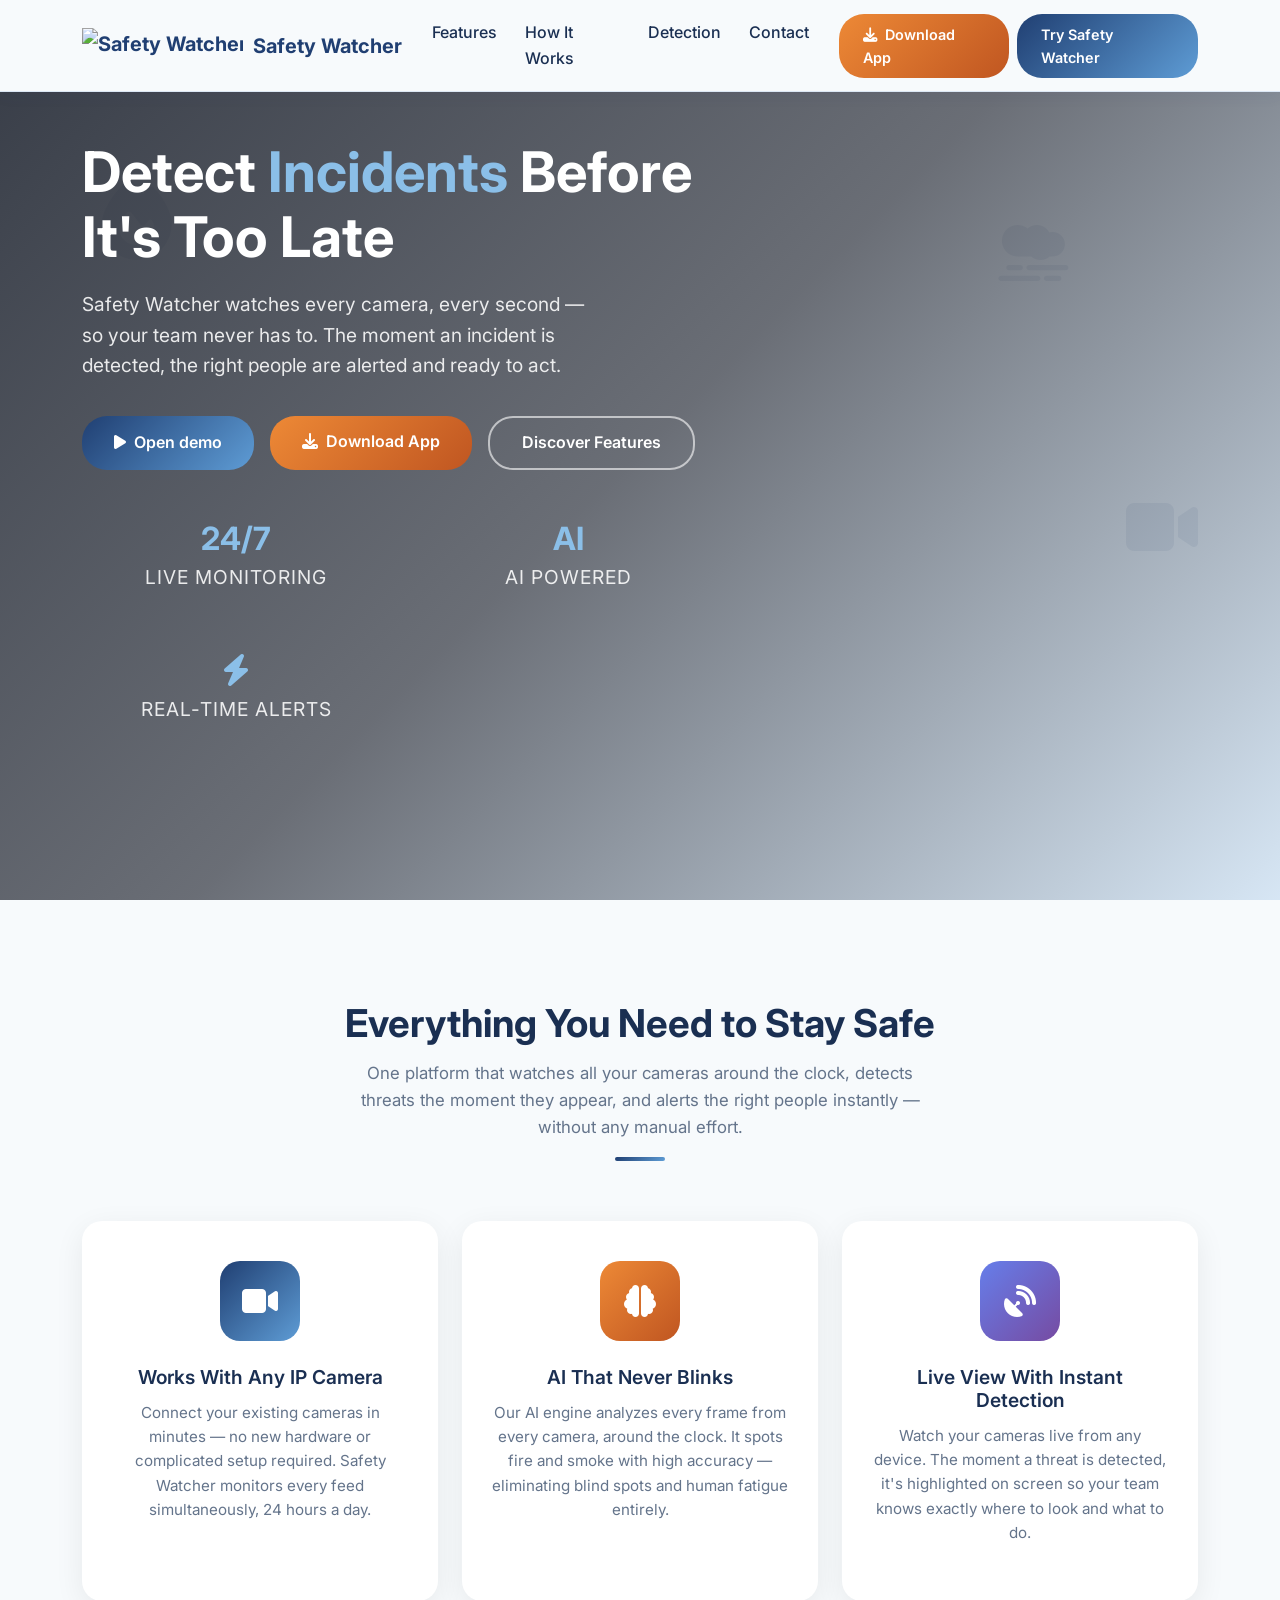
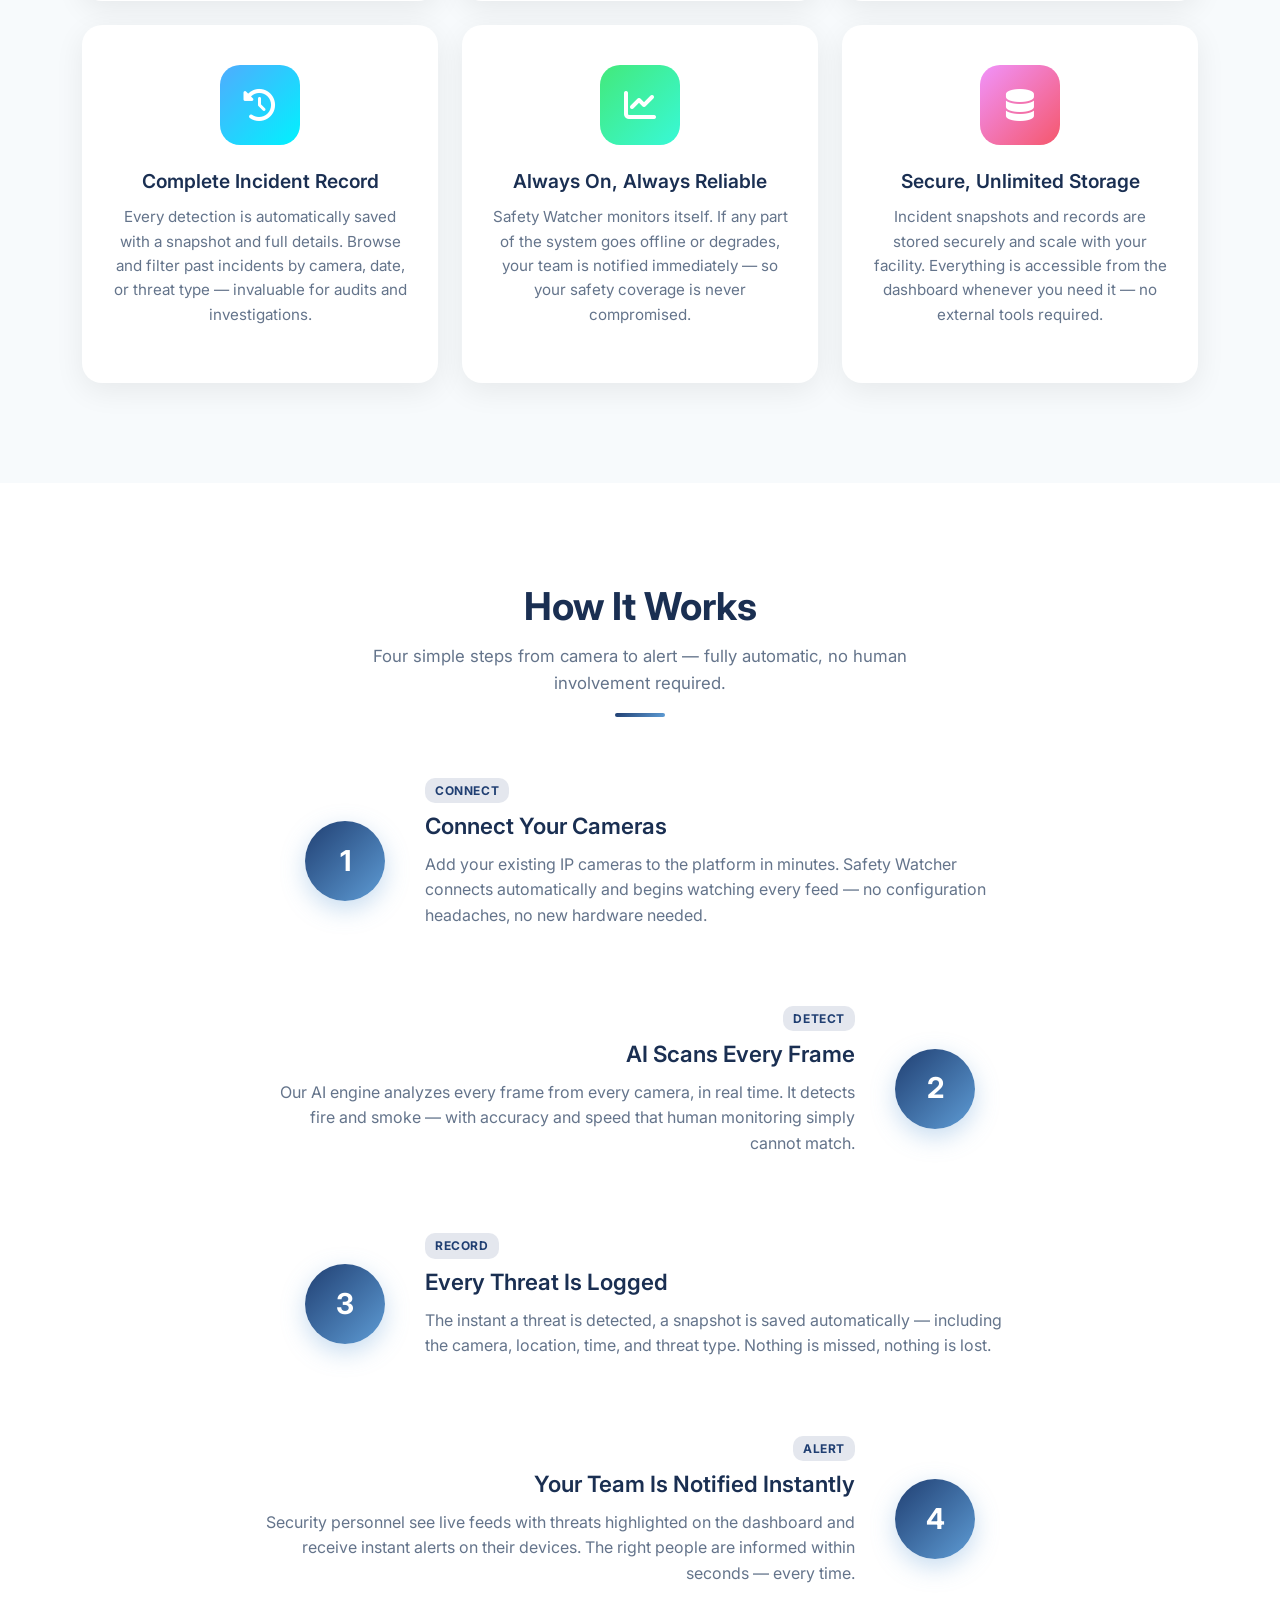
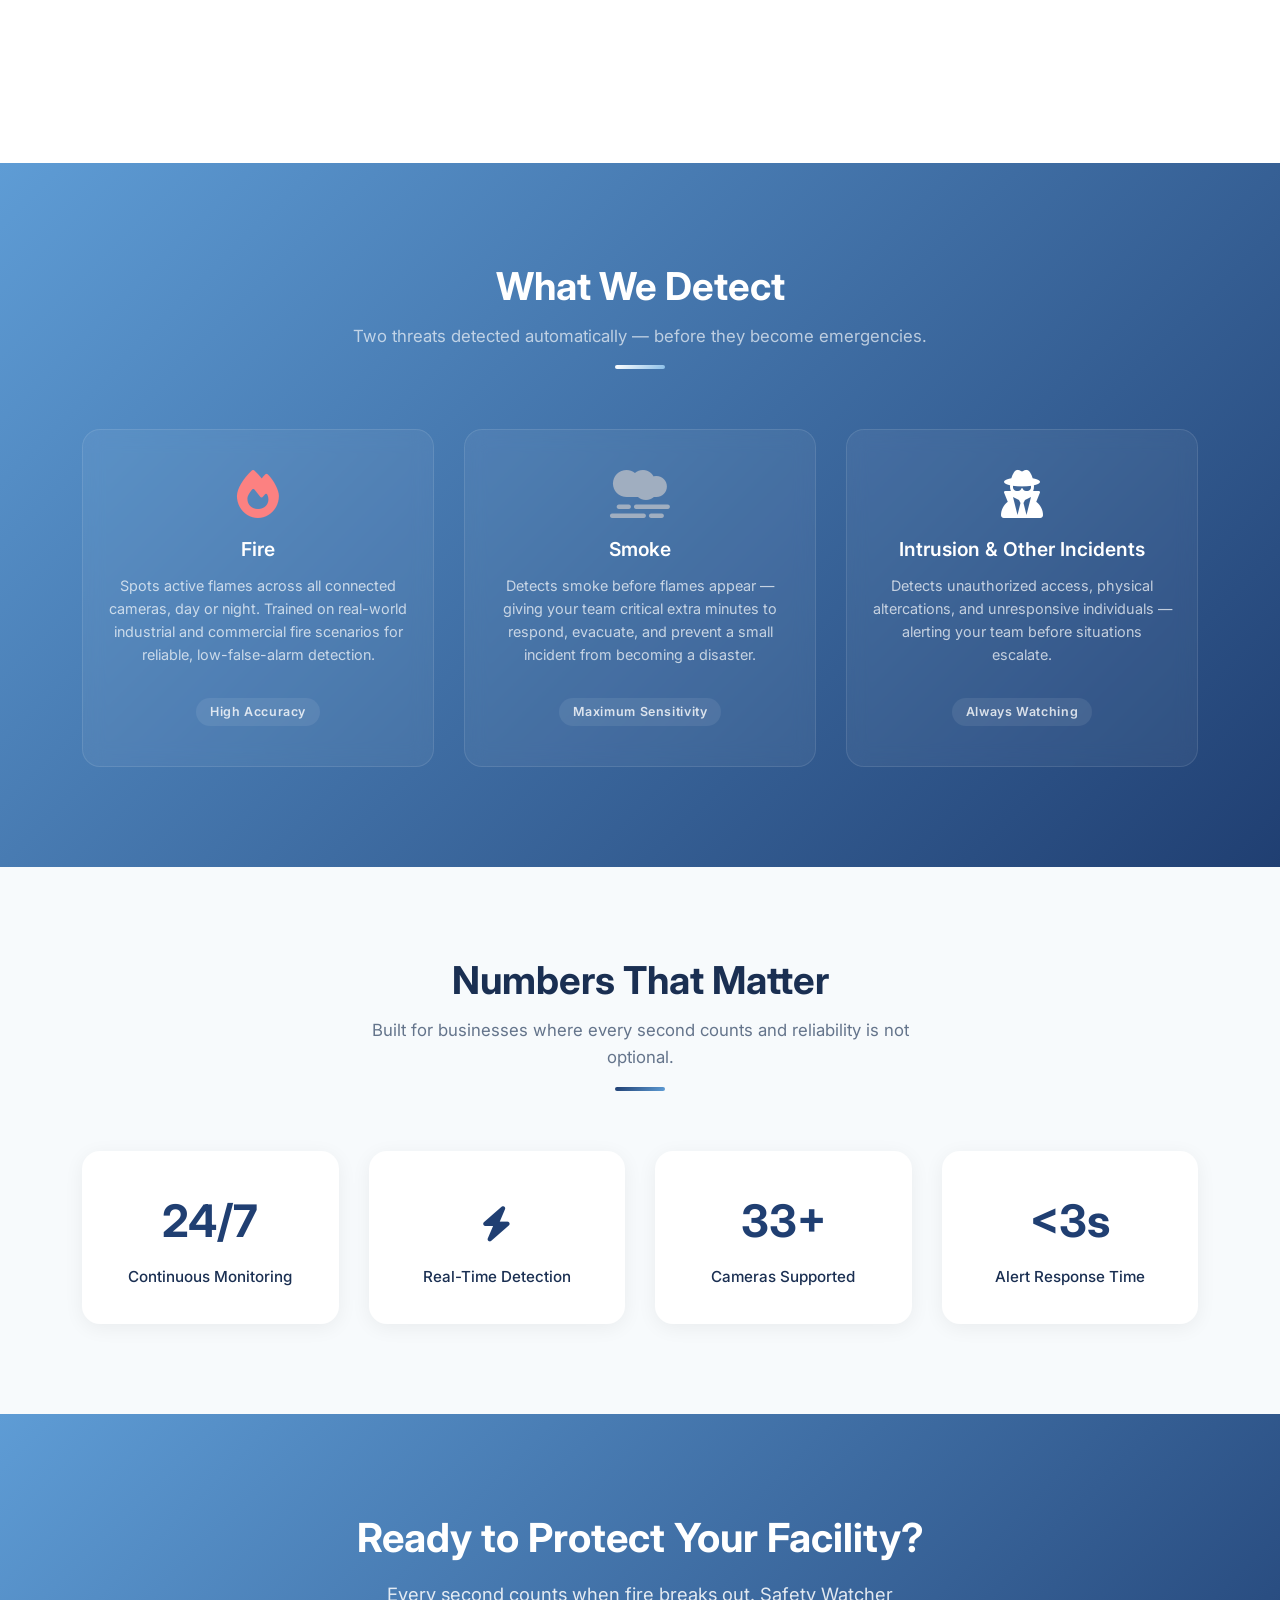
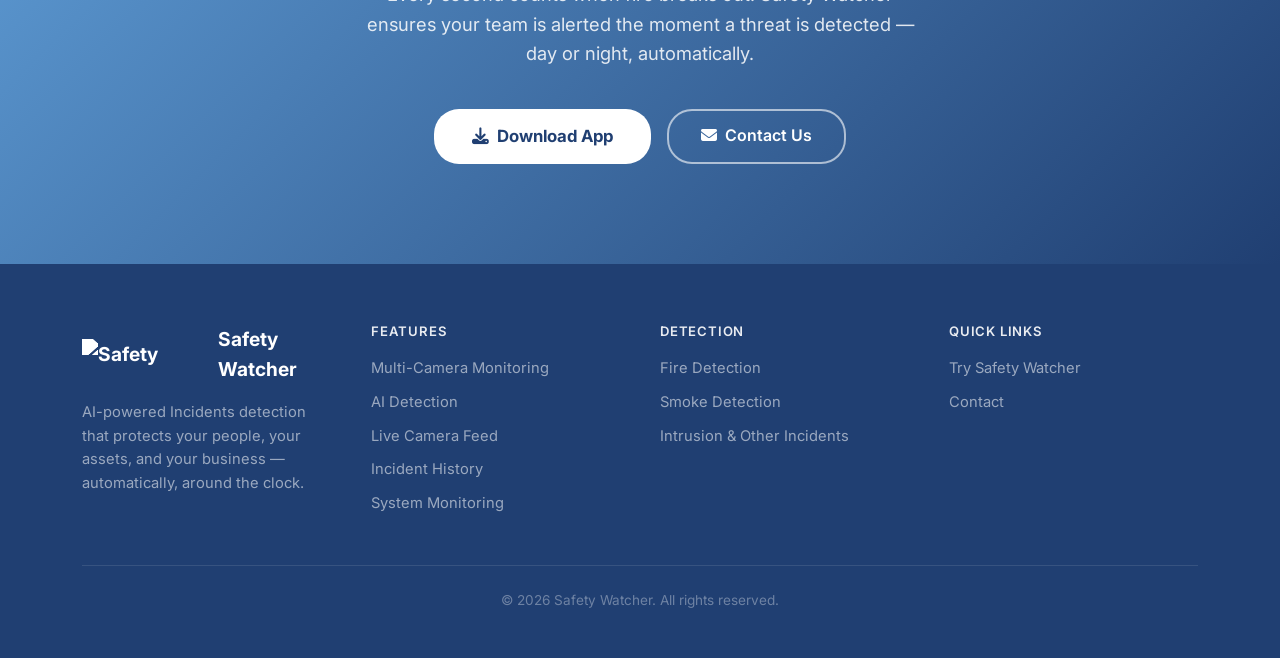
==== index.html @ 83d62aff "add direct APK download buttons to navigation, hero section, and CTA area" ====
<!DOCTYPE html>
<html lang="en">
<head>
    <meta charset="UTF-8">
    <meta name="viewport" content="width=device-width, initial-scale=1.0">
    <title>Safety Watcher - AI Fire & Smoke Detection</title>
    <link href="https://cdn.jsdelivr.net/npm/bootstrap@5.3.0/dist/css/bootstrap.min.css" rel="stylesheet">
    <link href="https://cdnjs.cloudflare.com/ajax/libs/font-awesome/6.4.0/css/all.min.css" rel="stylesheet">
    <link href="https://fonts.googleapis.com/css2?family=Inter:wght@300;400;500;600;700&display=swap" rel="stylesheet">
    <link rel="icon" type="image/png" href="favicon.ico">

    <style>
        :root {
            --primary:       #203f72;
            --primary-mid:   #3a6aad;
            --primary-dark:  #5e9cd5;
            --primary-light: #8bbfe8;
            --accent:        #ed8936;
            --accent-dark:   #c05621;
            --text:          #1a2f52;
            --muted:         #64748b;
            --light-gray:    #f7fafc;
            --section-blue:  #eef4fb;
            --card-bg:       #ffffff;
            --border:        #dce8f5;
        }

        * { margin: 0; padding: 0; box-sizing: border-box; }

        /* ── Custom Scrollbar ───────────────────────────────────── */
        ::-webkit-scrollbar { width: 8px; }
        ::-webkit-scrollbar-track { background: var(--light-gray); }
        ::-webkit-scrollbar-thumb { background: #366095; border-radius: 4px; }
        ::-webkit-scrollbar-thumb:hover { background: #3a6aad; }
        * { scrollbar-width: thin; scrollbar-color: #366095 var(--light-gray); }

        body {
            font-family: 'Inter', -apple-system, BlinkMacSystemFont, 'Segoe UI', Roboto, sans-serif;
            line-height: 1.6;
            color: var(--text);
            background: #fff;
            overflow-x: hidden;
        }

        /* ── Navbar — light #F7FAFC ─────────────────────────────── */
        .navbar {
            background: #f7fafc;
            box-shadow: 0 1px 0 var(--border), 0 4px 16px rgba(32,63,114,0.06);
            transition: all 0.3s ease;
            padding: 12px 0;
        }
        .navbar.scrolled {
            padding: 8px 0;
            background: #f7fafc;
            box-shadow: 0 1px 0 var(--border), 0 6px 24px rgba(32,63,114,0.10);
        }

        .navbar-brand {
            font-weight: 700;
            font-size: 1.25rem;
            color: var(--primary) !important;
            display: flex;
            align-items: center;
            gap: 10px;
            text-decoration: none;
        }
        .navbar-brand img.brand-logo {
            height: 36px;
            width: auto;
        }
        .navbar-brand:hover { opacity: 0.85; }

        .navbar-nav .nav-link {
            font-weight: 500;
            color: var(--text) !important;
            margin: 0 6px;
            position: relative;
            transition: color 0.2s ease;
        }
        .navbar-nav .nav-link:hover { color: var(--primary) !important; }
        .navbar-nav .nav-link.active { color: var(--primary) !important; }
        .navbar-nav .nav-link::after {
            content: '';
            position: absolute; bottom: -4px; left: 0;
            width: 0; height: 2px;
            background: var(--primary-dark);
            transition: width 0.3s ease;
        }
        .navbar-nav .nav-link:hover::after { width: 100%; }
        .navbar-nav .nav-link.active::after { width: 100%; }

        .navbar-toggler { border: none; }

        .btn-nav-primary {
            background: linear-gradient(135deg, var(--primary), var(--primary-dark));
            border: none; border-radius: 25px;
            padding: 9px 24px; font-weight: 600;
            color: white !important; text-decoration: none;
            font-size: 0.9rem;
            transition: all 0.3s ease;
            display: inline-block;
        }
        .btn-nav-primary:hover {
            transform: translateY(-2px);
            box-shadow: 0 8px 24px rgba(94,156,213,0.40);
        }

        /* ── Hero ───────────────────────────────────────────────── */
        .hero {
            min-height: 100vh;
            display: flex; align-items: center;
            position: relative; overflow: hidden;
        }
        .hero::before {
            content: '';
            position: absolute; inset: 0;
            background: url('hero.webp') center/cover no-repeat;
            z-index: 0;
        }
        .hero::after {
            content: '';
            position: absolute; inset: 0;
            background: linear-gradient(
                135deg,
                rgba(26,32,44,0.88) 0%,
                rgba(26,32,44,0.65) 50%,
                rgba(94,156,213,0.25) 100%
            );
            z-index: 1;
        }
        .hero-content { position: relative; z-index: 2; color: white; }

        .hero-badge {
            display: inline-flex; align-items: center; gap: 8px;
            background: rgba(32,63,114,0.15);
            border: 1px solid rgba(32,63,114,0.4);
            color: var(--primary-light);
            padding: 6px 16px; border-radius: 20px;
            font-size: 0.85rem; font-weight: 600;
            margin-bottom: 20px;
            text-transform: uppercase; letter-spacing: 0.05em;
        }
        .hero h1 {
            font-size: 3.5rem; font-weight: 700;
            margin-bottom: 20px; line-height: 1.15;
            color: white;
        }
        .hero h1 span { color: var(--primary-light); }
        .hero > .container p,
        .hero-content > p,
        .hero p {
            font-size: 1.2rem; margin-bottom: 35px;
            opacity: 0.88; max-width: 520px; color: white;
        }

        .hero-stats {
            display: grid;
            grid-template-columns: repeat(auto-fit, minmax(200px, 1fr));
            gap: 24px; margin-top: 50px;
        }
        .hero-stat { text-align: center; }
        .hero-stat h3 { font-size: 2rem; font-weight: 700; margin-bottom: 4px; color: var(--primary-light); }
        .hero-stat p { font-size: 0.78rem; opacity: 0.75; text-transform: uppercase; letter-spacing: 1px; color: white; }

        .floating-elements {
            position: absolute; width: 100%; height: 100%;
            overflow: hidden; z-index: 1; pointer-events: none;
        }
        .floating-icon {
            position: absolute;
            color: rgba(32,63,114,0.08);
            animation: float 7s ease-in-out infinite;
        }
        .floating-icon:nth-child(1) { top: 20%; left: 8%;  font-size: 5rem; animation-delay: 0s; }
        .floating-icon:nth-child(2) { top: 55%; left: 88%; font-size: 4rem; animation-delay: 2.5s; }
        .floating-icon:nth-child(3) { top: 25%; left: 78%; font-size: 3.5rem; animation-delay: 5s; }
        @keyframes float {
            0%, 100% { transform: translateY(0); }
            50%       { transform: translateY(-22px); }
        }

        /* ── Shared Section Styles ──────────────────────────────── */
        .section-title { text-align: center; margin-bottom: 60px; }
        .section-title h2 {
            font-size: 2.4rem; font-weight: 700;
            color: var(--dark); margin-bottom: 14px;
        }
        .section-title p {
            font-size: 1.05rem; color: var(--muted);
            max-width: 600px; margin: 0 auto;
        }
        .section-title .title-line {
            width: 50px; height: 4px;
            background: linear-gradient(135deg, var(--primary), var(--primary-dark));
            border-radius: 2px; margin: 16px auto 0;
        }

        /* ── Features ───────────────────────────────────────────── */
        .features { padding: 100px 0; background: var(--light-gray); }

        .feature-card {
            background: white; border-radius: 20px;
            padding: 40px 30px; text-align: center;
            box-shadow: 0 8px 30px rgba(0,0,0,0.07);
            transition: all 0.3s ease; height: 100%;
        }
        .feature-card:hover {
            transform: translateY(-10px);
            box-shadow: 0 20px 60px rgba(0,0,0,0.12);
        }
        .feature-icon {
            width: 80px; height: 80px; border-radius: 20px;
            display: flex; align-items: center; justify-content: center;
            font-size: 2rem; color: white;
            margin: 0 auto 25px;
        }
        .feature-icon.camera     { background: linear-gradient(135deg, #203f72, #5e9cd5); }
        .feature-icon.ai         { background: linear-gradient(135deg, #ed8936, #c05621); }
        .feature-icon.realtime   { background: linear-gradient(135deg, #667eea, #764ba2); }
        .feature-icon.history    { background: linear-gradient(135deg, #4facfe, #00f2fe); }
        .feature-icon.monitoring { background: linear-gradient(135deg, #43e97b, #38f9d7); }
        .feature-icon.storage    { background: linear-gradient(135deg, #f093fb, #f5576c); }

        .feature-card h4 { font-size: 1.2rem; font-weight: 600; margin-bottom: 12px; color: var(--dark); }
        .feature-card p  { color: var(--muted); line-height: 1.6; font-size: 0.95rem; }

        /* ── How It Works ───────────────────────────────────────── */
        .how-it-works { padding: 100px 0; background: white; }

        .process-step {
            display: flex; align-items: center;
            margin-bottom: 60px; position: relative;
        }
        .process-step:nth-child(even) { flex-direction: row-reverse; }
        .process-step:nth-child(even) .step-content { text-align: right; }

        .step-number {
            width: 80px; height: 80px; border-radius: 50%;
            background: linear-gradient(135deg, var(--primary), var(--primary-dark));
            color: white; display: flex; align-items: center; justify-content: center;
            font-size: 1.8rem; font-weight: 700;
            margin: 0 40px; flex-shrink: 0; position: relative; z-index: 2;
            box-shadow: 0 8px 25px rgba(94,156,213,0.35);
        }
        .step-content { flex: 1; }
        .step-content h4 { font-size: 1.4rem; font-weight: 600; margin-bottom: 12px; color: var(--dark); }
        .step-content p  { color: var(--muted); line-height: 1.6; }
        .step-content .step-tag {
            display: inline-block;
            background: rgba(32,63,114,0.12);
            color: var(--primary);
            font-size: 0.75rem; font-weight: 700;
            padding: 3px 10px; border-radius: 10px;
            text-transform: uppercase; letter-spacing: 0.05em;
            margin-bottom: 10px;
        }
        .process-connector { display: none; }

        /* ── Detection Capabilities ─────────────────────────────── */
        .detections {
            padding: 100px 0;
            background: linear-gradient(135deg, var(--primary-dark) 0%, var(--primary) 100%);
            color: white; position: relative; overflow: hidden;
        }
        .det-content { position: relative; z-index: 2; }

        .detections .section-title h2 { color: white; }
        .detections .section-title p  { color: rgba(255,255,255,0.65); }
        .detections .section-title .title-line {
            background: linear-gradient(135deg, white, var(--primary-light));
        }
        .cta .title-line {
            background: linear-gradient(135deg, white, var(--primary-light));
        }

        .det-grid {
            display: grid;
            grid-template-columns: repeat(auto-fit, minmax(240px, 1fr));
            gap: 30px; margin-top: 50px;
        }
        .det-item {
            text-align: center; padding: 40px 25px;
            background: rgba(255,255,255,0.05);
            border-radius: 18px;
            border: 1px solid rgba(255,255,255,0.1);
            backdrop-filter: blur(10px);
            transition: all 0.3s ease;
        }
        .det-item:hover {
            background: rgba(32,63,114,0.12);
            border-color: rgba(32,63,114,0.3);
            transform: translateY(-6px);
        }
        .det-item i { font-size: 3rem; margin-bottom: 20px; display: block; }
        .det-item.fire  i { color: #fc8181; }
        .det-item.smoke i { color: #a0aec0; }
        .det-item.light i { color: #f6e05e; }
        .det-item h5 { font-size: 1.2rem; font-weight: 600; margin-bottom: 12px; color: white; }
        .det-item p  { font-size: 0.9rem; color: rgba(255,255,255,0.7); line-height: 1.6; }
        .det-item .det-threshold {
            display: inline-block;
            margin-top: 16px;
            background: rgba(255,255,255,0.08);
            border-radius: 20px; padding: 4px 14px;
            font-size: 0.78rem; font-weight: 600;
            color: rgba(255,255,255,0.8);
            letter-spacing: 0.05em;
        }

        /* ── Stats ──────────────────────────────────────────────── */
        .stats { padding: 90px 0; background: var(--light-gray); }
        .stats-grid {
            display: grid;
            grid-template-columns: repeat(auto-fit, minmax(180px, 1fr));
            gap: 30px;
        }
        .stat-item {
            text-align: center; padding: 35px 20px;
            background: white; border-radius: 18px;
            box-shadow: 0 4px 20px rgba(0,0,0,0.06);
            transition: transform 0.3s ease;
        }
        .stat-item:hover { transform: translateY(-6px); box-shadow: 0 10px 30px rgba(32,63,114,0.10); }
        .stat-number {
            font-size: 2.8rem; font-weight: 700;
            color: var(--primary); margin-bottom: 8px; display: block;
        }
        .stat-label { font-size: 0.95rem; color: var(--dark); font-weight: 500; }

        /* ── CTA ────────────────────────────────────────────────── */
        .cta {
            padding: 100px 0;
            background: linear-gradient(135deg, var(--primary-dark) 0%, var(--primary) 100%);
            text-align: center; color: white; position: relative; overflow: hidden;
        }
        .cta-content { position: relative; z-index: 2; }
        .cta h2 { font-size: 2.5rem; font-weight: 700; margin-bottom: 18px; color: white; }
        .cta p  { font-size: 1.15rem; margin-bottom: 40px; opacity: 0.85; max-width: 560px; margin-left: auto; margin-right: auto; color: white; }

        .btn-outline-light {
            border: 2px solid rgba(255,255,255,0.6);
            color: white; border-radius: 25px;
            padding: 12px 32px; font-weight: 600;
            font-size: 1rem; transition: all 0.3s ease;
            text-decoration: none; display: inline-block;
            background: transparent;
        }
        .btn-outline-light:hover {
            background: rgba(255,255,255,0.12);
            border-color: white; color: white;
            transform: translateY(-2px);
        }
        .btn-cta-primary {
            background: white; color: var(--primary);
            border: none; border-radius: 25px;
            padding: 14px 38px; font-weight: 700;
            font-size: 1.05rem; transition: all 0.3s ease;
            text-decoration: none; display: inline-block;
        }
        .btn-cta-primary:hover {
            transform: translateY(-3px);
            box-shadow: 0 15px 40px rgba(0,0,0,0.3);
            color: var(--primary-mid);
        }

        /* ── Footer ─────────────────────────────────────────────── */
        .footer {
            background: var(--primary);
            color: white;
            padding: 60px 0 30px;
        }
        .footer-content {
            display: grid;
            grid-template-columns: repeat(auto-fit, minmax(220px, 1fr));
            gap: 40px; margin-bottom: 40px;
        }
        .footer-logo {
            display: flex; align-items: center; gap: 10px;
            font-size: 1.2rem; font-weight: 700;
            margin-bottom: 16px;
        }
        .footer-logo img {
            height: 30px; width: auto;
            filter: brightness(0) invert(1);
        }
        .footer-section h5 {
            font-weight: 600;
            margin-bottom: 18px; color: rgba(255,255,255,0.9);
            text-transform: uppercase; letter-spacing: 0.06em; font-size: 0.82rem;
        }
        .footer-section p,
        .footer-section a {
            color: rgba(255,255,255,0.55);
            text-decoration: none;
            margin-bottom: 10px; display: block;
            font-size: 0.92rem; transition: color 0.2s ease;
        }
        .footer-section a:hover { color: var(--primary-light); }
        .footer-bottom {
            border-top: 1px solid rgba(255,255,255,0.10);
            padding-top: 24px;
            text-align: center;
            color: rgba(255,255,255,0.35);
            font-size: 0.85rem;
        }

        /* ── Animations ─────────────────────────────────────────── */
        .fade-in {
            opacity: 0; transform: translateY(30px);
            transition: all 0.65s ease;
        }
        .fade-in.visible { opacity: 1; transform: translateY(0); }

        /* ── Responsive ─────────────────────────────────────────── */
        @media (max-width: 768px) {
            .hero h1 { font-size: 2.4rem; }
            .hero-stats { gap: 16px; }
            .hero-stat h3 { font-size: 1.6rem; }
            .section-title h2 { font-size: 2rem; }
            .process-step { flex-direction: column !important; text-align: center; }
            .process-step:nth-child(even) .step-content { text-align: center; }
            .step-number { margin: 0 0 20px 0; }
            .det-grid { grid-template-columns: 1fr; }
            .stats-grid { grid-template-columns: repeat(2, 1fr); }
            .cta h2 { font-size: 1.9rem; }
        }
        @media (max-width: 480px) {
            .hero-stats { grid-template-columns: repeat(3, 1fr); gap: 10px; }
            .hero-stat h3 { font-size: 1.3rem; }
        }

        /* ── Demo Video Modal ───────────────────────────────────── */
        .demo-overlay {
            display: none;
            position: fixed;
            inset: 0;
            z-index: 1055;
            background: rgba(5, 15, 35, 0.88);
            align-items: center;
            justify-content: center;
            padding: 20px;
        }
        .demo-overlay.active { display: flex; }
        .demo-modal-content {
            width: min(880px, 92vw);
            background: #0a1628;
            border: 1px solid rgba(94,156,213,0.18);
            border-radius: 18px;
            overflow: hidden;
            box-shadow: 0 40px 100px rgba(0,0,0,0.6);
            animation: modal-scale-in 0.28s cubic-bezier(0.34, 1.4, 0.64, 1) both;
        }
        .demo-modal-header {
            display: flex;
            align-items: center;
            justify-content: space-between;
            padding: 14px 20px;
            background: linear-gradient(135deg, rgba(32,63,114,0.6), rgba(94,156,213,0.15));
            border-bottom: 1px solid rgba(255,255,255,0.07);
        }
        .demo-modal-title {
            color: white;
            font-weight: 600;
            font-size: 0.95rem;
            display: flex;
            align-items: center;
            gap: 8px;
        }
        .demo-modal-close {
            background: rgba(255,255,255,0.08);
            border: 1px solid rgba(255,255,255,0.12);
            color: rgba(255,255,255,0.7);
            width: 34px; height: 34px;
            border-radius: 50%;
            display: flex; align-items: center; justify-content: center;
            cursor: pointer;
            transition: all 0.2s ease;
            font-size: 0.85rem;
            flex-shrink: 0;
        }
        .demo-modal-close:hover {
            background: rgba(255,255,255,0.16);
            color: white;
            border-color: rgba(255,255,255,0.25);
            transform: scale(1.08);
        }
        .demo-modal-video-wrap {
            position: relative;
            overflow: hidden;
            padding-bottom: 56.25%;
            height: 0;
            background: #000;
        }
        .demo-modal-video-wrap iframe {
            position: absolute;
            top: -60px; left: 0;
            width: 100%;
            height: calc(100% + 60px);
            border: 0;
        }
        @keyframes modal-scale-in {
            from { transform: scale(0.88); opacity: 0; }
            to   { transform: scale(1);    opacity: 1; }
        }
    </style>
</head>
<body>

    <!-- ── Navigation ─────────────────────────────────────────── -->
    <nav class="navbar navbar-expand-lg fixed-top">
        <div class="container">
            <a class="navbar-brand" href="#hero">
                <img src="safety-watcher.webp" alt="Safety Watcher" class="brand-logo">
                Safety Watcher
            </a>

            <button class="navbar-toggler border-0" type="button" data-bs-toggle="collapse" data-bs-target="#navbarNav">
                <i class="fas fa-bars" style="color: var(--primary);"></i>
            </button>

            <div class="collapse navbar-collapse" id="navbarNav">
                <ul class="navbar-nav ms-auto">
                    <li class="nav-item"><a class="nav-link" href="#features">Features</a></li>
                    <li class="nav-item"><a class="nav-link" href="#how-it-works">How It Works</a></li>
                    <li class="nav-item"><a class="nav-link" href="#detections">Detection</a></li>
                    <li class="nav-item"><a class="nav-link" href="#contact">Contact</a></li>
                </ul>
                <a href="safety-watcher.apk" class="btn-nav-primary ms-3" style="background: linear-gradient(135deg, var(--accent), var(--accent-dark));"><i class="fas fa-download me-1"></i> Download App</a>
                <a href="http://smartsafevision.com/" class="btn-nav-primary ms-2">Try Safety Watcher</a>
            </div>
        </div>
    </nav>

    <!-- ── Hero ───────────────────────────────────────────────── -->
    <section class="hero" id="hero">
        <div class="floating-elements">
            <i class="fas fa-fire floating-icon"></i>
            <i class="fas fa-video floating-icon"></i>
            <i class="fas fa-smog floating-icon"></i>
        </div>

        <div class="container">
            <div class="row">
                <div class="col-lg-7">
                    <div class="hero-content fade-in">
                        <h1>Detect <span>Incidents</span> Before It's Too Late</h1>
                        <p>Safety Watcher watches every camera, every second — so your team never has to. The moment an incident is detected, the right people are alerted and ready to act.</p>

                        <div class="d-flex gap-3 flex-wrap">
                            <button type="button" class="btn-nav-primary" onclick="openDemoModal()" style="padding: 13px 32px; font-size: 1rem; border: none; cursor: pointer;">
                                <i class="fas fa-play me-2"></i>Open demo
                            </button>
                            <a href="safety-watcher.apk" class="btn-nav-primary" style="padding: 13px 32px; font-size: 1rem; background: linear-gradient(135deg, var(--accent), var(--accent-dark));">
                                <i class="fas fa-download me-2"></i>Download App
                            </a>
                            <a href="#features" class="btn-outline-light btn-lg">
                                Discover Features
                            </a>
                        </div>

                        <div class="hero-stats">
                            <div class="hero-stat">
                                <h3>24/7</h3>
                                <p>Live Monitoring</p>
                            </div>
                            <div class="hero-stat">
                                <h3>AI</h3>
                                <p>AI Powered</p>
                            </div>
                            <div class="hero-stat">
                                <h3><i class="fas fa-bolt"></i></h3>
                                <p>Real-Time Alerts</p>
                            </div>
                        </div>
                    </div>
                </div>
            </div>
        </div>
    </section>

    <!-- ── Features ───────────────────────────────────────────── -->
    <section class="features" id="features">
        <div class="container">
            <div class="section-title fade-in">
                <h2>Everything You Need to Stay Safe</h2>
                <p>One platform that watches all your cameras around the clock, detects threats the moment they appear, and alerts the right people instantly — without any manual effort.</p>
                <div class="title-line"></div>
            </div>

            <div class="row g-4">
                <div class="col-lg-4 col-md-6">
                    <div class="feature-card fade-in">
                        <div class="feature-icon camera"><i class="fas fa-video"></i></div>
                        <h4>Works With Any IP Camera</h4>
                        <p>Connect your existing cameras in minutes — no new hardware or complicated setup required. Safety Watcher monitors every feed simultaneously, 24 hours a day.</p>
                    </div>
                </div>
                <div class="col-lg-4 col-md-6">
                    <div class="feature-card fade-in">
                        <div class="feature-icon ai"><i class="fas fa-brain"></i></div>
                        <h4>AI That Never Blinks</h4>
                        <p>Our AI engine analyzes every frame from every camera, around the clock. It spots fire and smoke with high accuracy — eliminating blind spots and human fatigue entirely.</p>
                    </div>
                </div>
                <div class="col-lg-4 col-md-6">
                    <div class="feature-card fade-in">
                        <div class="feature-icon realtime"><i class="fas fa-satellite-dish"></i></div>
                        <h4>Live View With Instant Detection</h4>
                        <p>Watch your cameras live from any device. The moment a threat is detected, it's highlighted on screen so your team knows exactly where to look and what to do.</p>
                    </div>
                </div>
                <div class="col-lg-4 col-md-6">
                    <div class="feature-card fade-in">
                        <div class="feature-icon history"><i class="fas fa-history"></i></div>
                        <h4>Complete Incident Record</h4>
                        <p>Every detection is automatically saved with a snapshot and full details. Browse and filter past incidents by camera, date, or threat type — invaluable for audits and investigations.</p>
                    </div>
                </div>
                <div class="col-lg-4 col-md-6">
                    <div class="feature-card fade-in">
                        <div class="feature-icon monitoring"><i class="fas fa-chart-line"></i></div>
                        <h4>Always On, Always Reliable</h4>
                        <p>Safety Watcher monitors itself. If any part of the system goes offline or degrades, your team is notified immediately — so your safety coverage is never compromised.</p>
                    </div>
                </div>
                <div class="col-lg-4 col-md-6">
                    <div class="feature-card fade-in">
                        <div class="feature-icon storage"><i class="fas fa-database"></i></div>
                        <h4>Secure, Unlimited Storage</h4>
                        <p>Incident snapshots and records are stored securely and scale with your facility. Everything is accessible from the dashboard whenever you need it — no external tools required.</p>
                    </div>
                </div>
            </div>
        </div>
    </section>

    <!-- ── How It Works ───────────────────────────────────────── -->
    <section class="how-it-works" id="how-it-works">
        <div class="container">
            <div class="section-title fade-in">
                <h2>How It Works</h2>
                <p>Four simple steps from camera to alert — fully automatic, no human involvement required.</p>
                <div class="title-line"></div>
            </div>

            <div style="max-width: 750px; margin: 0 auto;">
                <div class="process-step fade-in">
                    <div class="step-number">1</div>
                    <div class="step-content">
                        <span class="step-tag">Connect</span>
                        <h4>Connect Your Cameras</h4>
                        <p>Add your existing IP cameras to the platform in minutes. Safety Watcher connects automatically and begins watching every feed — no configuration headaches, no new hardware needed.</p>
                    </div>
                    <div class="process-connector"></div>
                </div>
                <div class="process-step fade-in">
                    <div class="step-number">2</div>
                    <div class="step-content">
                        <span class="step-tag">Detect</span>
                        <h4>AI Scans Every Frame</h4>
                        <p>Our AI engine analyzes every frame from every camera, in real time. It detects fire and smoke — with accuracy and speed that human monitoring simply cannot match.</p>
                    </div>
                    <div class="process-connector"></div>
                </div>
                <div class="process-step fade-in">
                    <div class="step-number">3</div>
                    <div class="step-content">
                        <span class="step-tag">Record</span>
                        <h4>Every Threat Is Logged</h4>
                        <p>The instant a threat is detected, a snapshot is saved automatically — including the camera, location, time, and threat type. Nothing is missed, nothing is lost.</p>
                    </div>
                    <div class="process-connector"></div>
                </div>
                <div class="process-step fade-in">
                    <div class="step-number">4</div>
                    <div class="step-content">
                        <span class="step-tag">Alert</span>
                        <h4>Your Team Is Notified Instantly</h4>
                        <p>Security personnel see live feeds with threats highlighted on the dashboard and receive instant alerts on their devices. The right people are informed within seconds — every time.</p>
                    </div>
                </div>
            </div>
        </div>
    </section>

    <!-- ── Detection Capabilities ──────────────────────────────── -->
    <section class="detections" id="detections">
        <div class="container">
            <div class="det-content">
                <div class="section-title fade-in">
                    <h2>What We Detect</h2>
                    <p>Two threats detected automatically — before they become emergencies.</p>
                    <div class="title-line"></div>
                </div>

                <div class="det-grid">
                    <div class="det-item fire fade-in">
                        <i class="fas fa-fire"></i>
                        <h5>Fire</h5>
                        <p>Spots active flames across all connected cameras, day or night. Trained on real-world industrial and commercial fire scenarios for reliable, low-false-alarm detection.</p>
                        <span class="det-threshold">High Accuracy</span>
                    </div>
                    <div class="det-item smoke fade-in">
                        <i class="fas fa-smog"></i>
                        <h5>Smoke</h5>
                        <p>Detects smoke before flames appear — giving your team critical extra minutes to respond, evacuate, and prevent a small incident from becoming a disaster.</p>
                        <span class="det-threshold">Maximum Sensitivity</span>
                    </div>
                    <div class="det-item intrus fade-in">
                        <i class="fas fa-user-secret"></i>
                        <h5>Intrusion & Other Incidents</h5>
                        <p>Detects unauthorized access, physical altercations, and unresponsive individuals — alerting your team before situations escalate.</p>
                        <span class="det-threshold">Always Watching</span>
                    </div>
                </div>
            </div>
        </div>
    </section>

    <!-- ── Stats ──────────────────────────────────────────────── -->
    <section class="stats" id="stats">
        <div class="container">
            <div class="section-title fade-in">
                <h2>Numbers That Matter</h2>
                <p>Built for businesses where every second counts and reliability is not optional.</p>
                <div class="title-line"></div>
            </div>

            <div class="stats-grid">
                <div class="stat-item fade-in">
                    <span class="stat-number">24/7</span>
                    <div class="stat-label">Continuous Monitoring</div>
                </div>
                <div class="stat-item fade-in">
                    <span class="stat-number"><i class="fas fa-bolt" style="font-size:2.2rem;"></i></span>
                    <div class="stat-label">Real-Time Detection</div>
                </div>
                <div class="stat-item fade-in">
                    <span class="stat-number">60+</span>
                    <div class="stat-label">Cameras Supported</div>
                </div>
                <div class="stat-item fade-in">
                    <span class="stat-number">&lt;3s</span>
                    <div class="stat-label">Alert Response Time</div>
                </div>
            </div>
        </div>
    </section>

    <!-- ── CTA ────────────────────────────────────────────────── -->
    <section class="cta">
        <div class="container">
            <div class="cta-content fade-in">
                <h2>Ready to Protect Your Facility?</h2>
                <p>Every second counts when fire breaks out. Safety Watcher ensures your team is alerted the moment a threat is detected — day or night, automatically.</p>
                <div class="d-flex gap-3 justify-content-center flex-wrap">
                    <a href="safety-watcher.apk" class="btn-cta-primary">
                        <i class="fas fa-download me-2"></i>Download App
                    </a>
                    <a href="#contact" class="btn-outline-light btn-lg">
                        <i class="fas fa-envelope me-2"></i>Contact Us
                    </a>
                </div>
            </div>
        </div>
    </section>

    <!-- ── Footer ─────────────────────────────────────────────── -->
    <footer class="footer" id="contact">
        <div class="container">
            <div class="footer-content">
                <div class="footer-section">
                    <div class="footer-logo">
                        <img src="safety-watcher.webp" alt="Safety Watcher">
                        Safety Watcher
                    </div>
                    <p>AI-powered Incidents detection that protects your people, your assets, and your business — automatically, around the clock.</p>
                </div>
                <div class="footer-section">
                    <h5>Features</h5>
                    <a href="#features">Multi-Camera Monitoring</a>
                    <a href="#features">AI Detection</a>
                    <a href="#features">Live Camera Feed</a>
                    <a href="#features">Incident History</a>
                    <a href="#features">System Monitoring</a>
                </div>
                <div class="footer-section">
                    <h5>Detection</h5>
                    <a href="#detections">Fire Detection</a>
                    <a href="#detections">Smoke Detection</a>
                    <a href="#detections">Intrusion & Other Incidents</a>
                </div>
                <div class="footer-section">
                    <h5>Quick Links</h5>
                    <a href="http://smartsafevision.com/">Try Safety Watcher</a>
                    <a href="#contact">Contact</a>
                </div>
            </div>
            <div class="footer-bottom">
                <p>&copy; 2026 Safety Watcher. All rights reserved.</p>
            </div>
        </div>
    </footer>

    <!-- ── Demo Video Modal ──────────────────────────────────── -->
    <div id="demoModal" class="demo-overlay" onclick="if(event.target===this)closeDemoModal()">
        <div class="demo-modal-content">
            <div class="demo-modal-header">
                <div class="demo-modal-title">
                    <i class="fas fa-play-circle"></i>
                    Safety Watcher &mdash; Live Demo
                </div>
                <button type="button" class="demo-modal-close" onclick="closeDemoModal()" aria-label="Close">
                    <i class="fas fa-times"></i>
                </button>
            </div>
            <div class="demo-modal-video-wrap">
                <iframe id="demoVideo" src="https://drive.google.com/file/d/1tCzNWdclFLEbHIdnHWNYGuE6OqlItKnI/preview" allow="autoplay" allowfullscreen></iframe>
            </div>
        </div>
    </div>

    <script src="https://cdn.jsdelivr.net/npm/bootstrap@5.3.0/dist/js/bootstrap.bundle.min.js"></script>
    <script>
        document.querySelectorAll('a[href^="#"]').forEach(anchor => {
            anchor.addEventListener('click', function(e) {
                e.preventDefault();
                const target = document.querySelector(this.getAttribute('href'));
                if (target) target.scrollIntoView({ behavior: 'smooth', block: 'start' });
            });
        });

        window.addEventListener('scroll', function() {
            document.querySelector('.navbar').classList.toggle('scrolled', window.scrollY > 50);

            // Active nav link on scroll
            const sections = document.querySelectorAll('section[id], footer[id]');
            const navLinks = document.querySelectorAll('.navbar-nav .nav-link');
            let current = '';
            sections.forEach(section => {
                if (window.scrollY >= section.offsetTop - 80) current = section.getAttribute('id');
            });
            navLinks.forEach(link => {
                link.classList.remove('active');
                if (link.getAttribute('href') === '#' + current) link.classList.add('active');
            });
        });

        const observer = new IntersectionObserver(entries => {
            entries.forEach(e => { if (e.isIntersecting) e.target.classList.add('visible'); });
        }, { threshold: 0.1, rootMargin: '0px 0px -50px 0px' });
        document.querySelectorAll('.fade-in').forEach(el => observer.observe(el));

        function animateCounter(el, target, duration = 1800) {
            const txt = el.textContent;
            if (txt.includes('/') || txt.includes('∞') || txt.includes('<') || txt.includes('bolt')) return;
            const hasSuffix = txt.includes('+');
            const suffix = hasSuffix ? '+' : '';
            const isPct = txt.includes('%');
            const start = performance.now();
            (function update(now) {
                const p = Math.min((now - start) / duration, 1);
                el.textContent = Math.floor(p * target) + (isPct ? '%' : suffix);
                if (p < 1) requestAnimationFrame(update);
            })(start);
        }

        const statsObserver = new IntersectionObserver(entries => {
            entries.forEach(e => {
                if (e.isIntersecting) {
                    const num = e.target.querySelector('.stat-number');
                    const val = parseInt(num.textContent.replace(/\D/g, ''));
                    if (val > 0) animateCounter(num, val);
                    statsObserver.unobserve(e.target);
                }
            });
        }, { threshold: 0.5 });
        document.querySelectorAll('.stat-item').forEach(el => statsObserver.observe(el));

        function openDemoModal() {
            document.getElementById('demoModal').classList.add('active');
            document.body.style.overflow = 'hidden';
        }
        function closeDemoModal() {
            document.getElementById('demoModal').classList.remove('active');
            document.body.style.overflow = '';
            const iframe = document.getElementById('demoVideo');
            iframe.src = iframe.src;
        }
        document.addEventListener('keydown', function(e) {
            if (e.key === 'Escape') closeDemoModal();
        });
    </script>
</body>
</html>
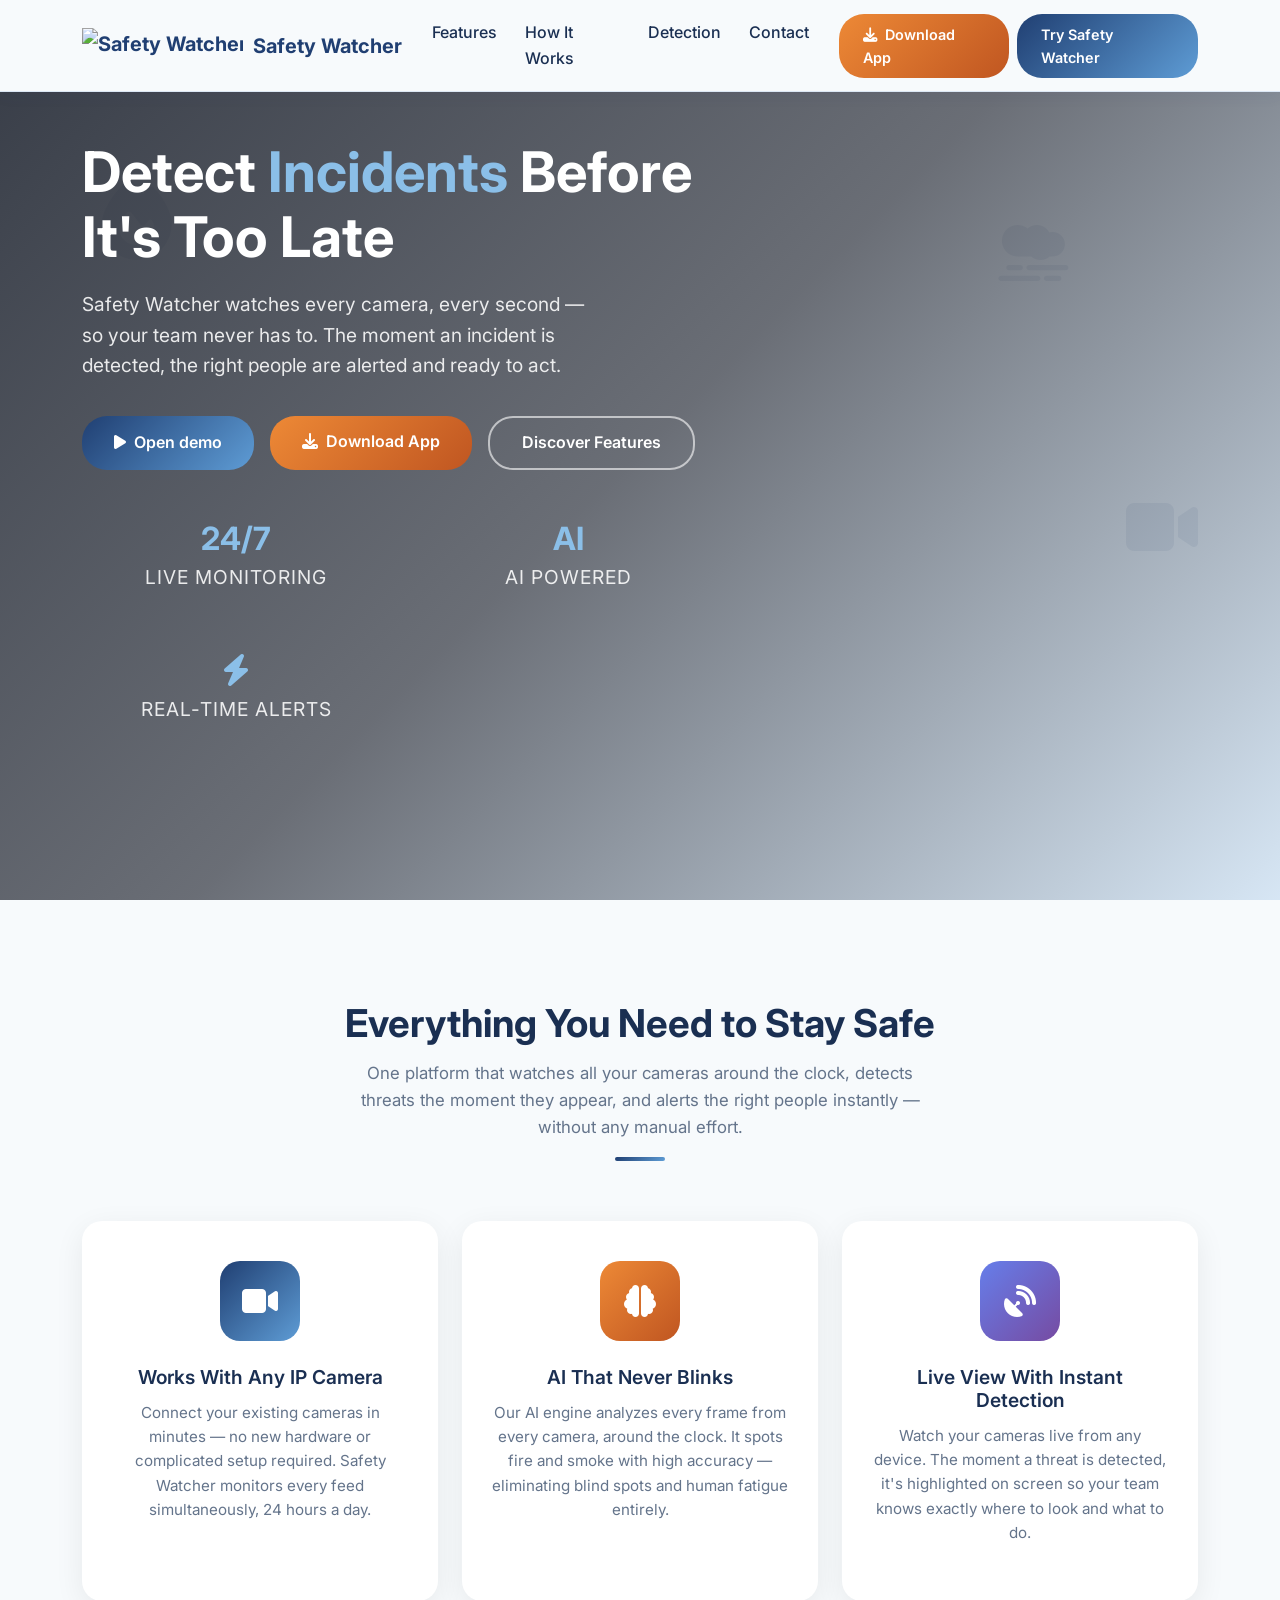
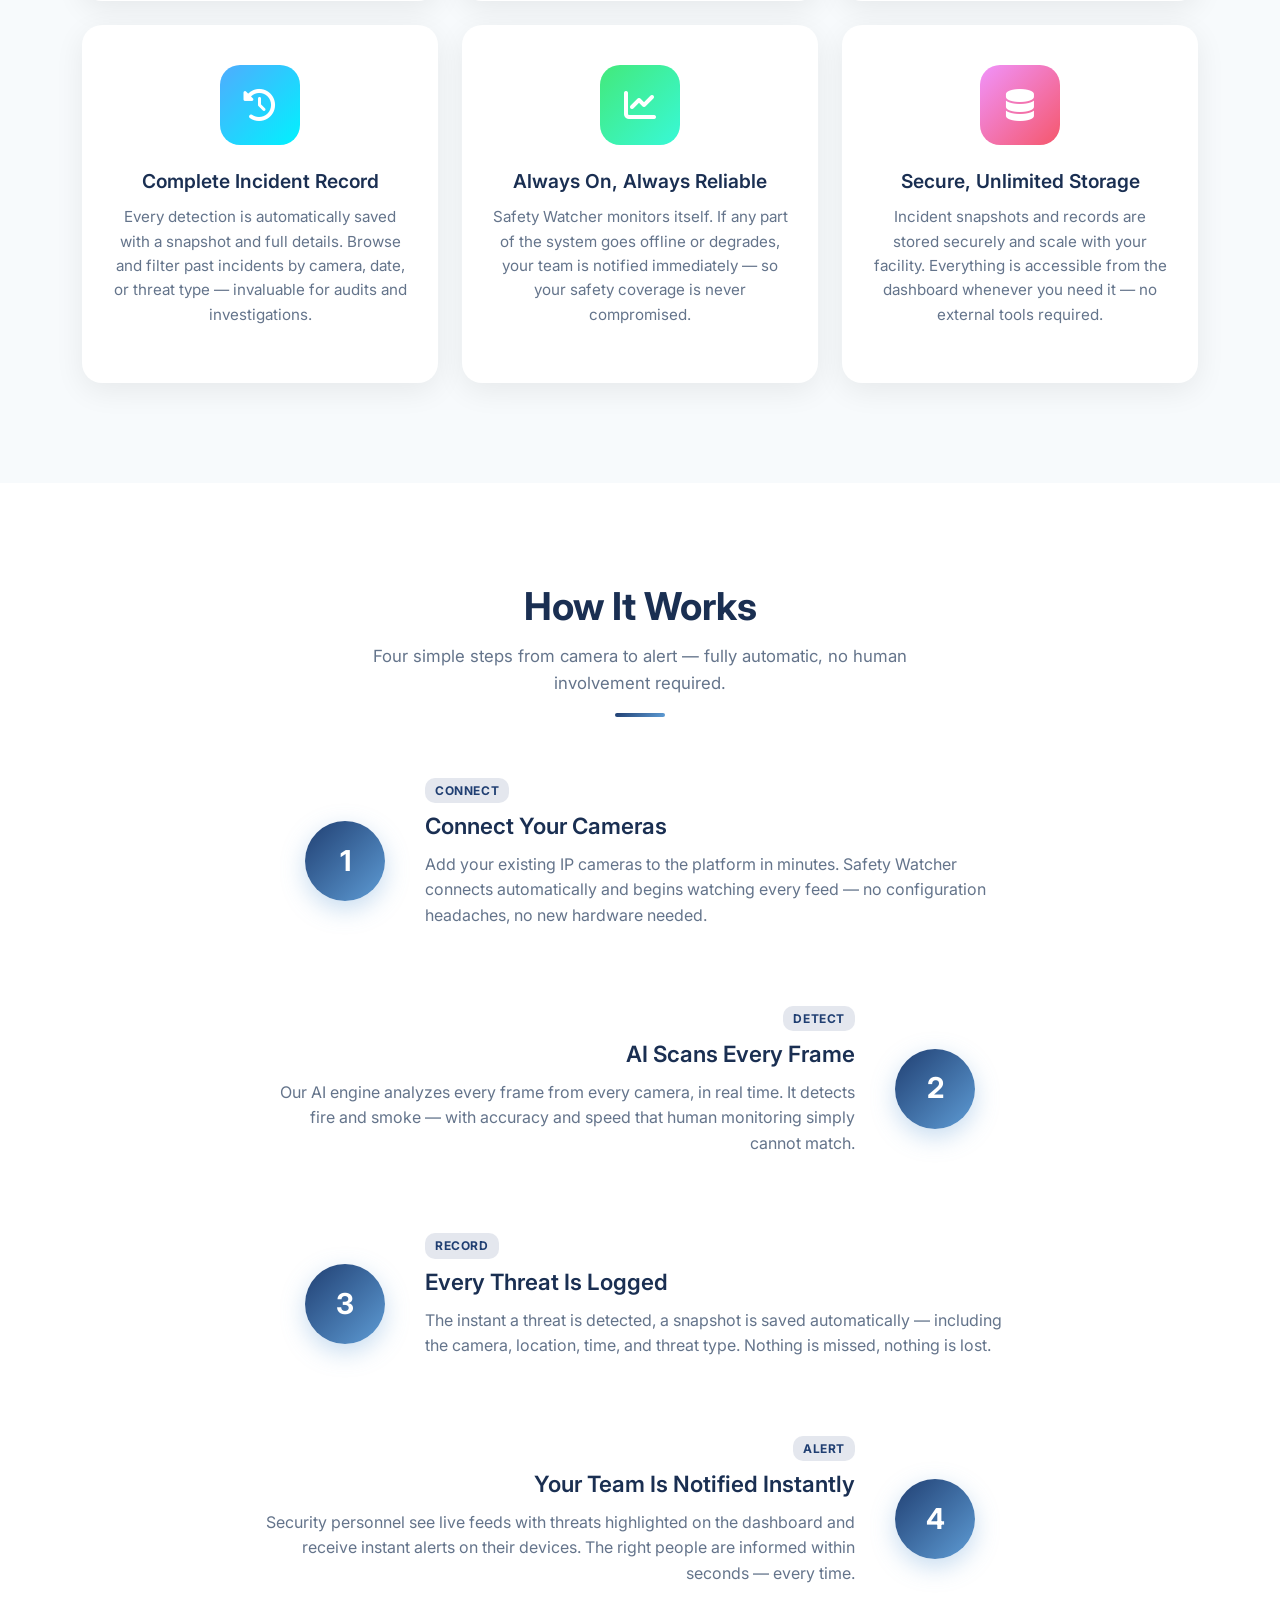
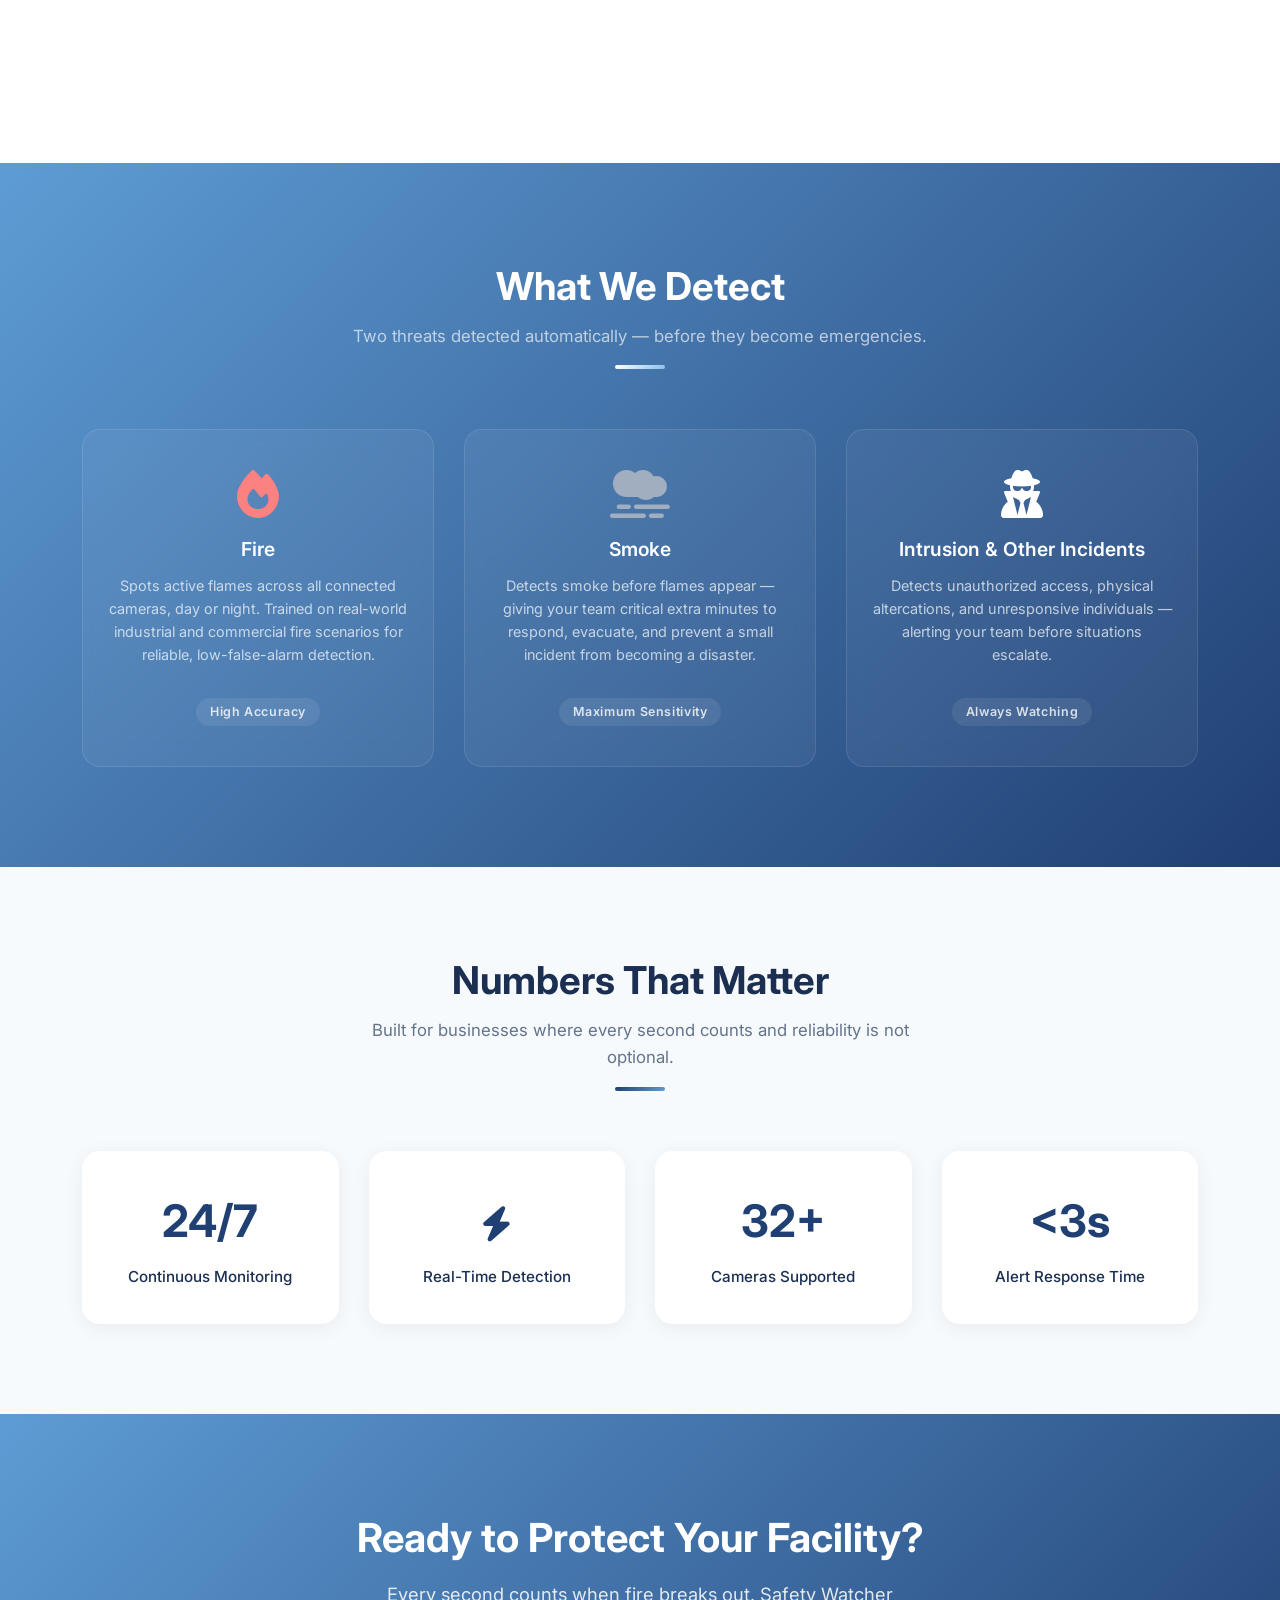
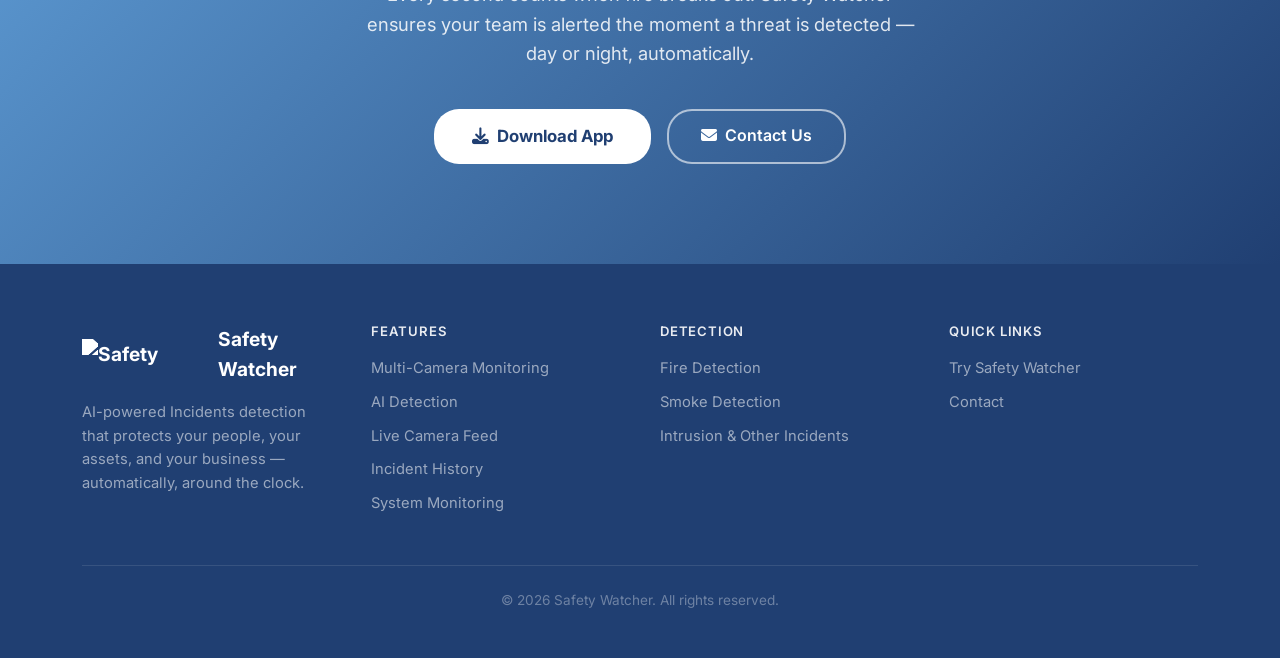
==== commit 18d06b53: "Migrate APK downloads to public GitHub Releases and cleanup local codebase" ====
--- a/index.html
+++ b/index.html
@@ -525,7 +525,7 @@
                     <li class="nav-item"><a class="nav-link" href="#detections">Detection</a></li>
                     <li class="nav-item"><a class="nav-link" href="#contact">Contact</a></li>
                 </ul>
-                <a href="safety-watcher.apk" class="btn-nav-primary ms-3" style="background: linear-gradient(135deg, var(--accent), var(--accent-dark));"><i class="fas fa-download me-1"></i> Download App</a>
+                <a href="https://github.com/KamilChakroun/Safety-Watcher-Landing-Page/releases/latest/download/safety-watcher.apk" class="btn-nav-primary ms-3" style="background: linear-gradient(135deg, var(--accent), var(--accent-dark));"><i class="fas fa-download me-1"></i> Download App</a>
                 <a href="http://smartsafevision.com/" class="btn-nav-primary ms-2">Try Safety Watcher</a>
             </div>
         </div>
@@ -550,7 +550,7 @@
                             <button type="button" class="btn-nav-primary" onclick="openDemoModal()" style="padding: 13px 32px; font-size: 1rem; border: none; cursor: pointer;">
                                 <i class="fas fa-play me-2"></i>Open demo
                             </button>
-                            <a href="safety-watcher.apk" class="btn-nav-primary" style="padding: 13px 32px; font-size: 1rem; background: linear-gradient(135deg, var(--accent), var(--accent-dark));">
+                            <a href="https://github.com/KamilChakroun/Safety-Watcher-Landing-Page/releases/latest/download/safety-watcher.apk" class="btn-nav-primary" style="padding: 13px 32px; font-size: 1rem; background: linear-gradient(135deg, var(--accent), var(--accent-dark));">
                                 <i class="fas fa-download me-2"></i>Download App
                             </a>
                             <a href="#features" class="btn-outline-light btn-lg">
@@ -754,7 +754,7 @@
                 <h2>Ready to Protect Your Facility?</h2>
                 <p>Every second counts when fire breaks out. Safety Watcher ensures your team is alerted the moment a threat is detected — day or night, automatically.</p>
                 <div class="d-flex gap-3 justify-content-center flex-wrap">
-                    <a href="safety-watcher.apk" class="btn-cta-primary">
+                    <a href="https://github.com/KamilChakroun/Safety-Watcher-Landing-Page/releases/latest/download/safety-watcher.apk" class="btn-cta-primary">
                         <i class="fas fa-download me-2"></i>Download App
                     </a>
                     <a href="#contact" class="btn-outline-light btn-lg">
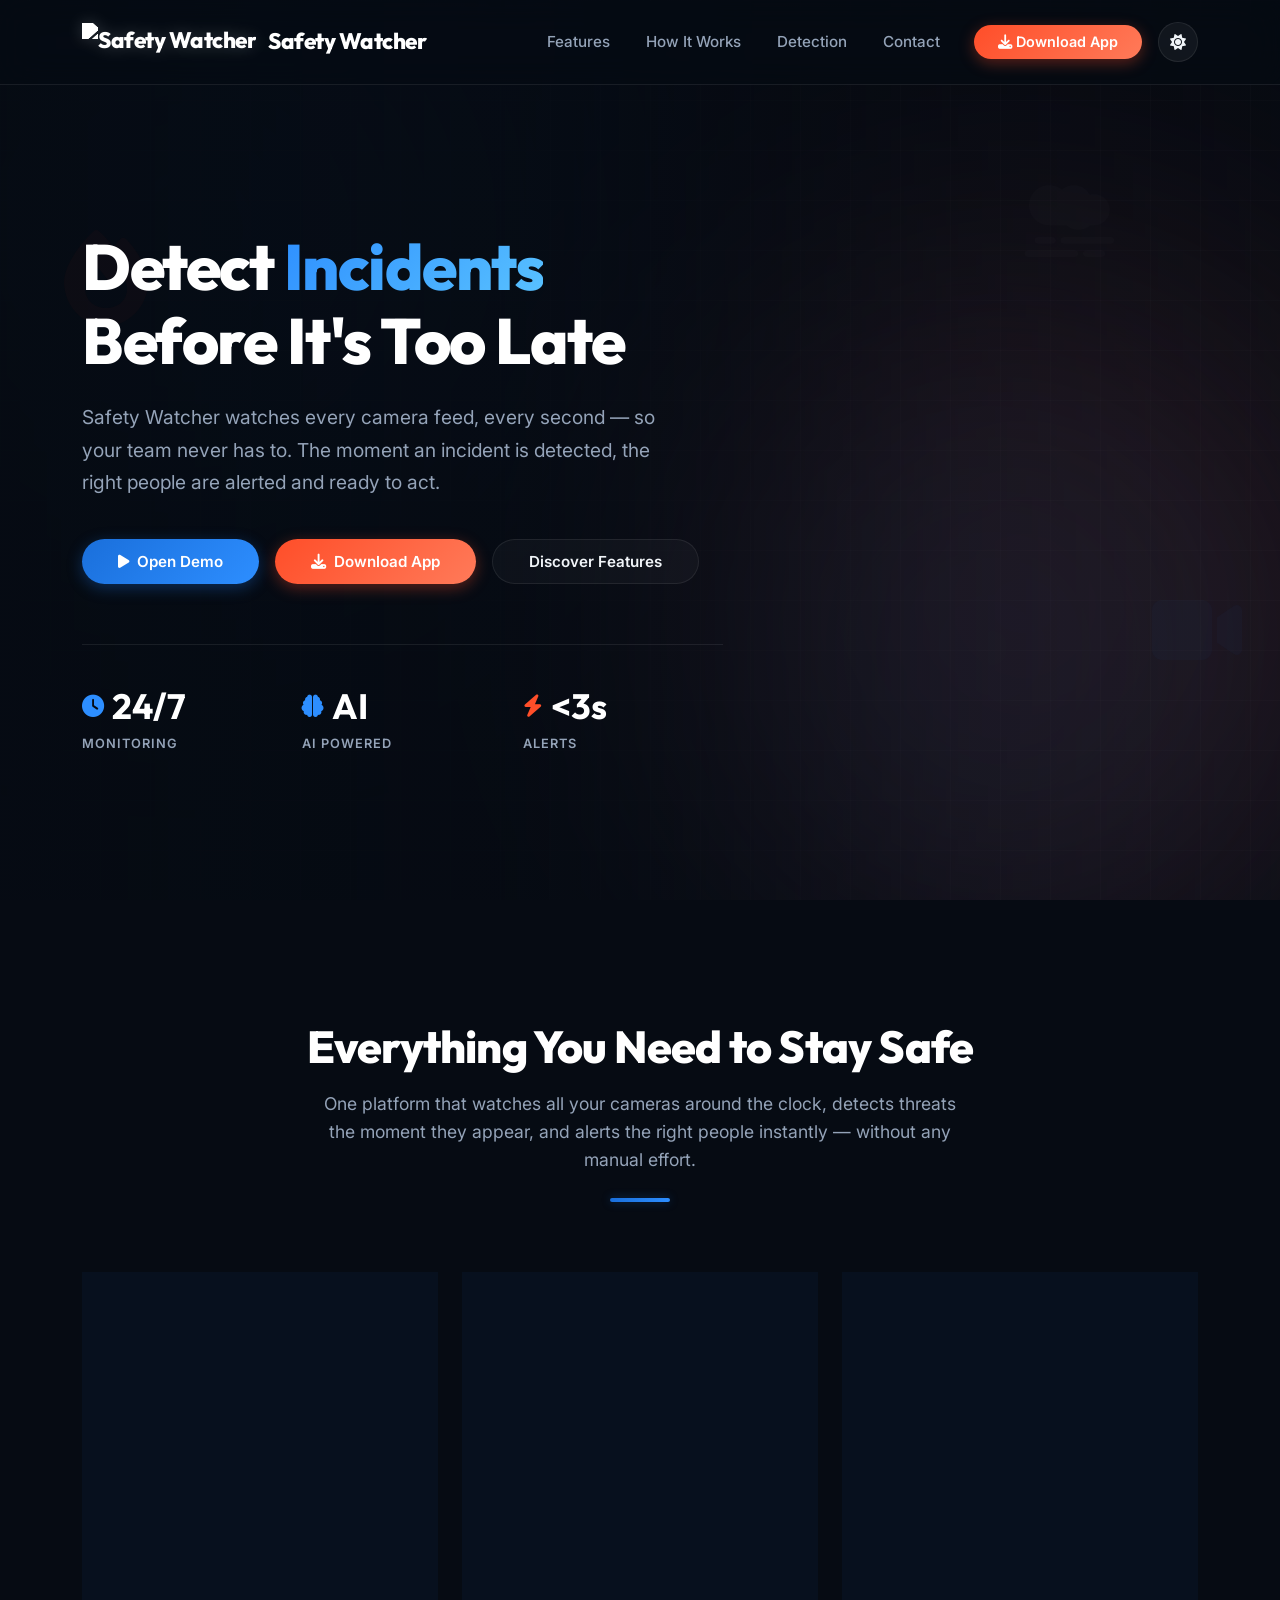
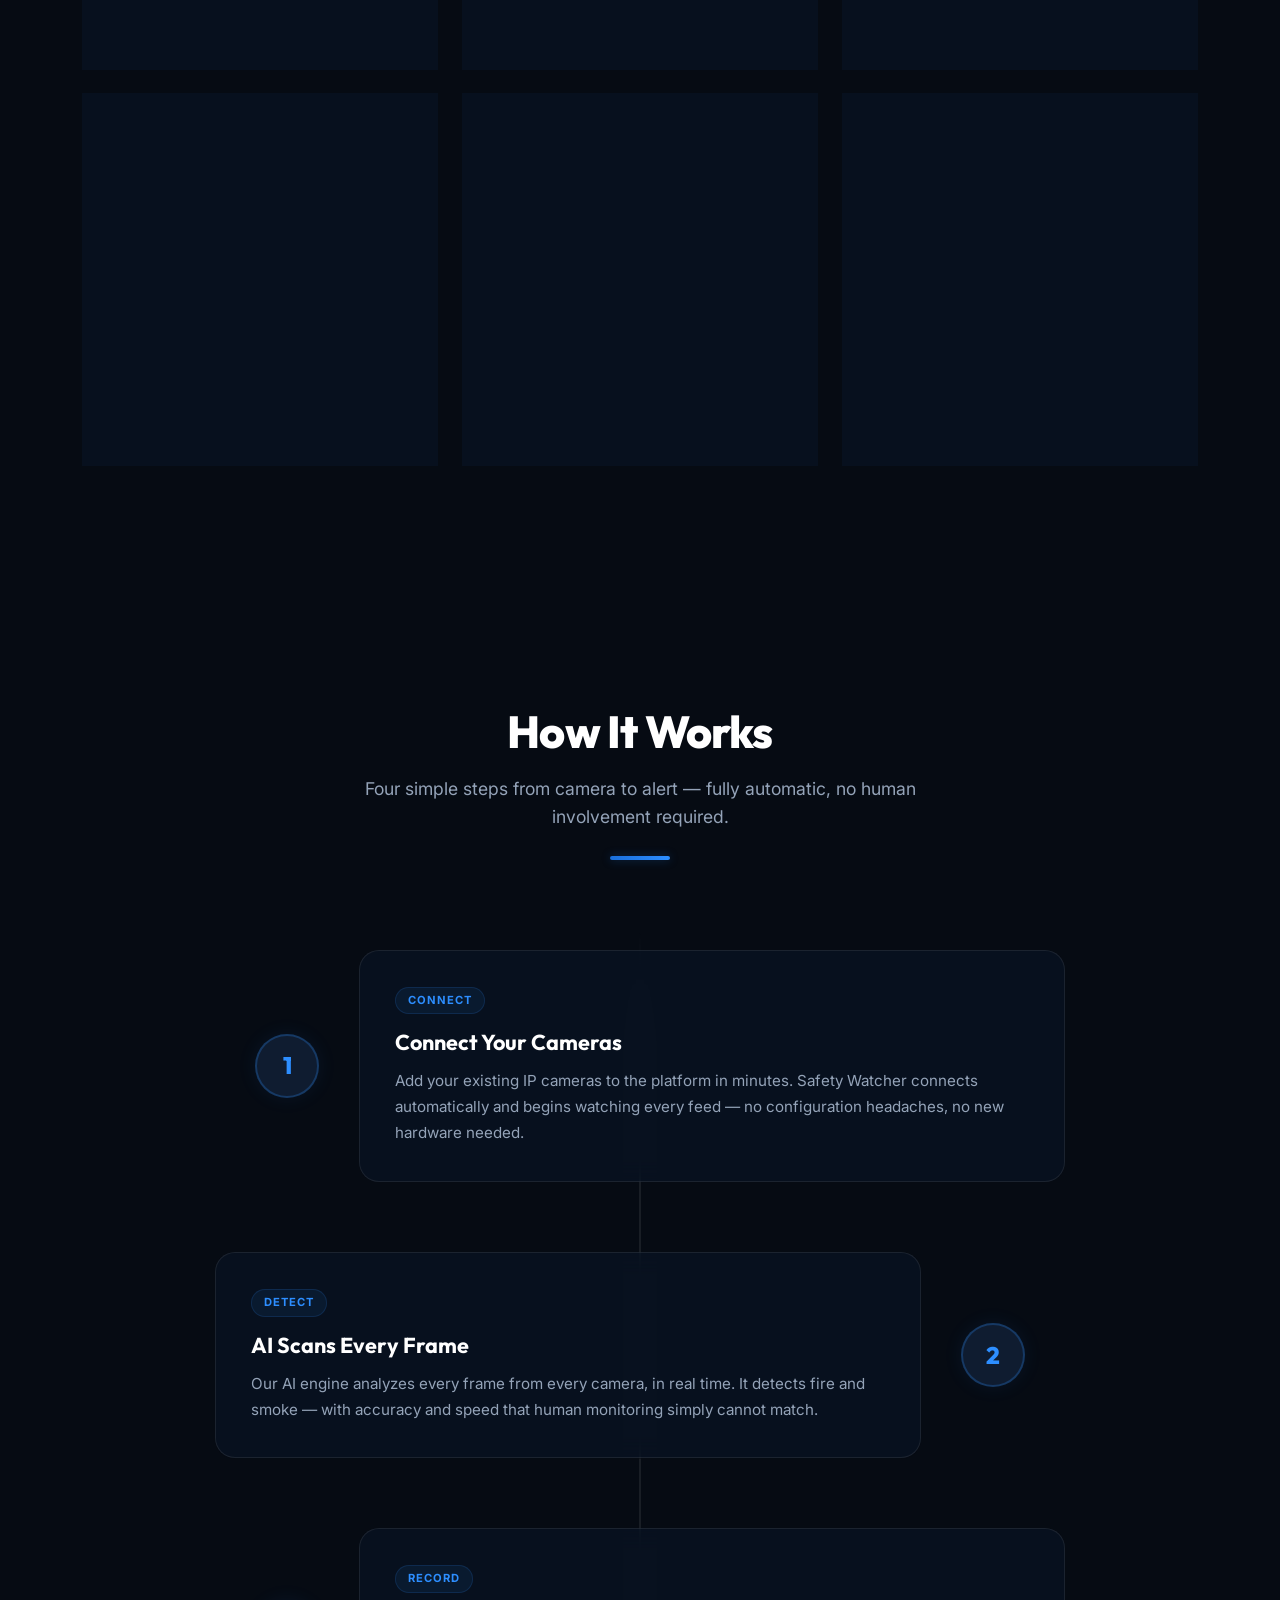
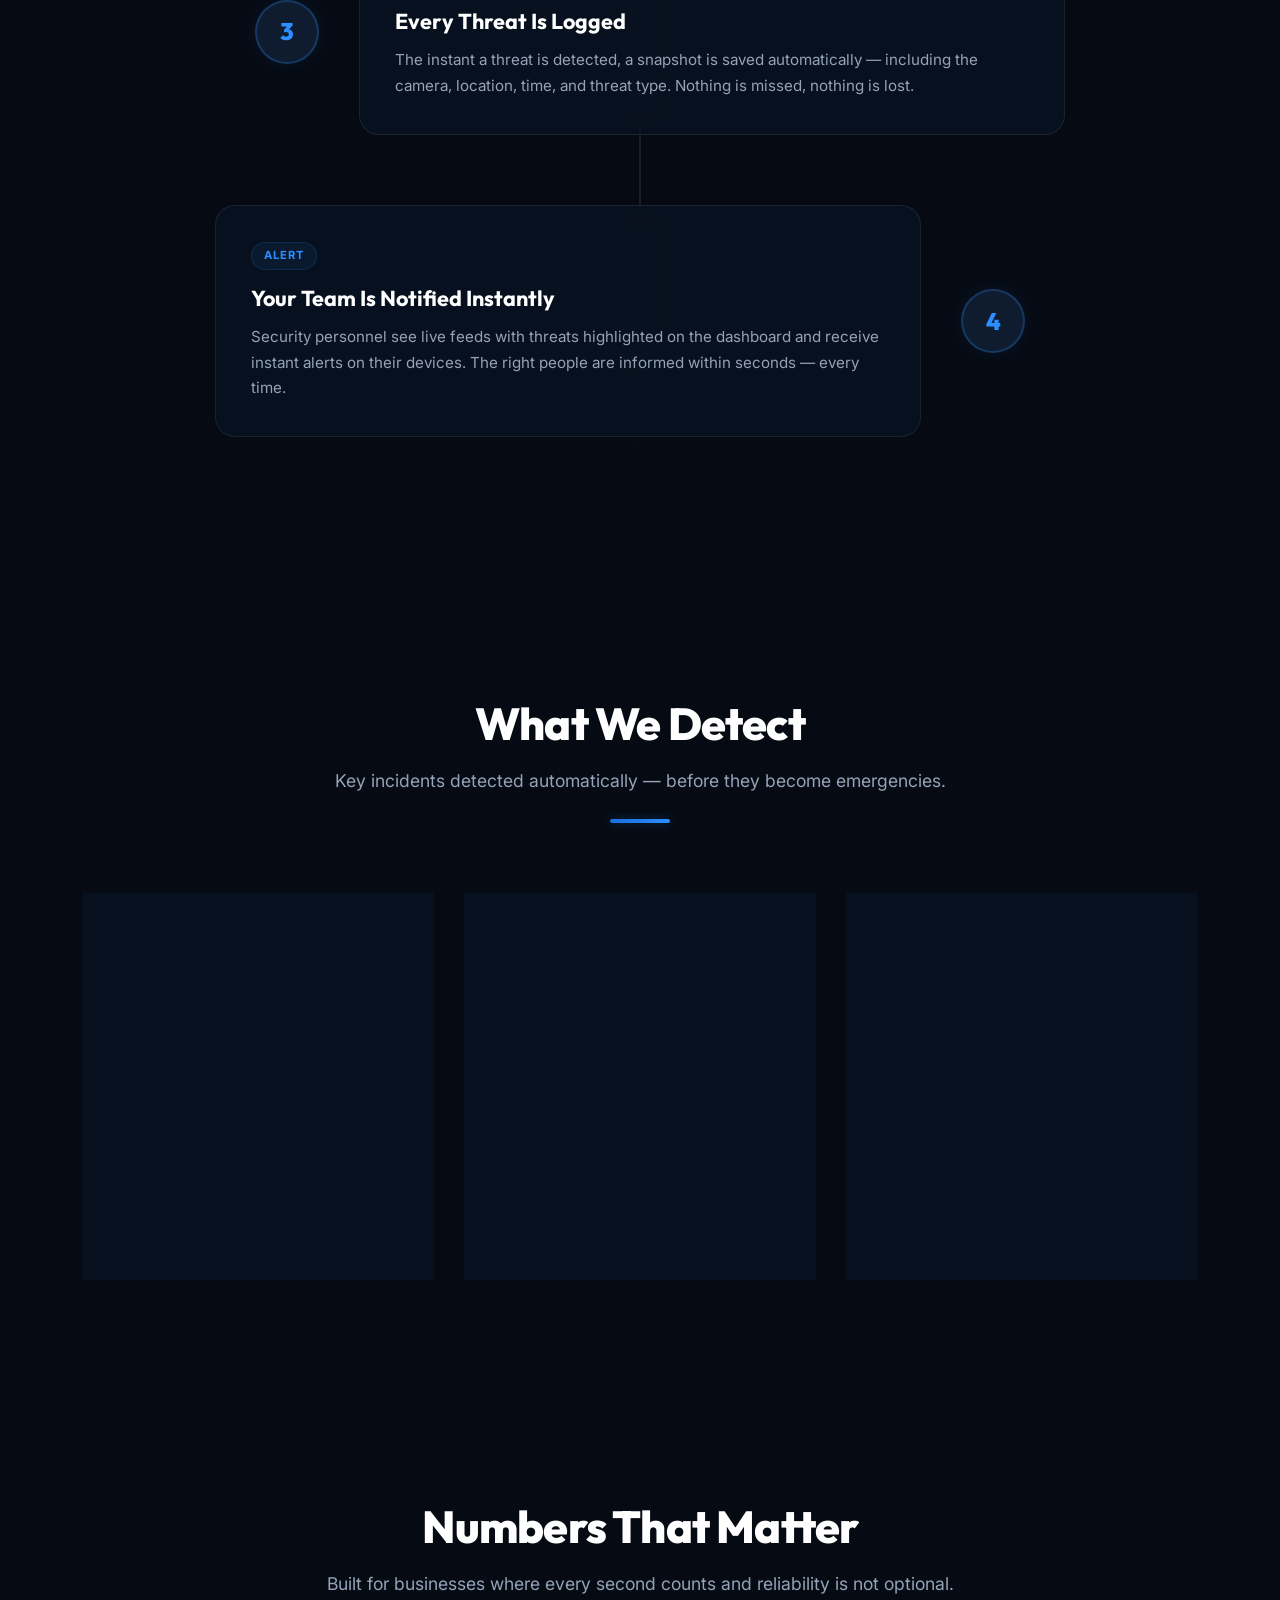
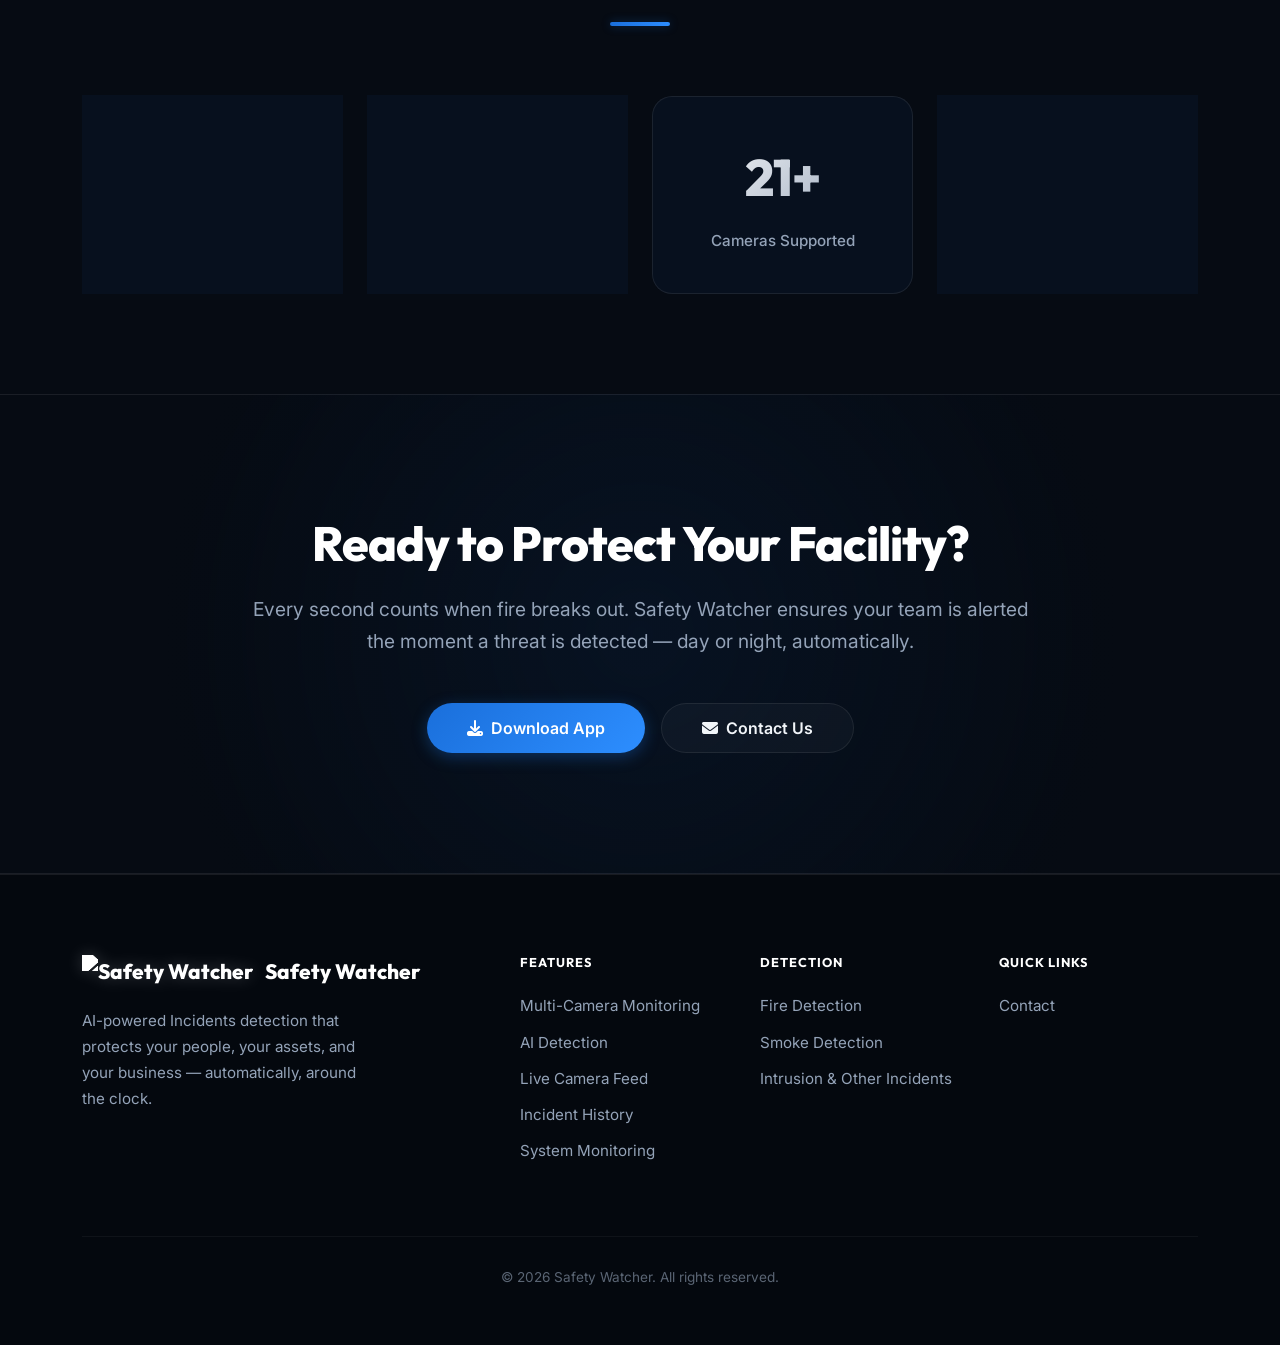
==== commit 3eadad71: "update landing page" ====
--- a/index.html
+++ b/index.html
@@ -6,103 +6,307 @@
     <title>Safety Watcher - AI Fire & Smoke Detection</title>
     <link href="https://cdn.jsdelivr.net/npm/bootstrap@5.3.0/dist/css/bootstrap.min.css" rel="stylesheet">
     <link href="https://cdnjs.cloudflare.com/ajax/libs/font-awesome/6.4.0/css/all.min.css" rel="stylesheet">
-    <link href="https://fonts.googleapis.com/css2?family=Inter:wght@300;400;500;600;700&display=swap" rel="stylesheet">
+    <link href="https://fonts.googleapis.com/css2?family=Inter:wght@300;400;500;600;700&family=Outfit:wght@400;500;600;700;800&display=swap" rel="stylesheet">
     <link rel="icon" type="image/png" href="favicon.ico">
 
     <style>
+        /* ── LIGHT THEME (DEFAULT) COLOR TOKENS ─────────────────── */
         :root {
-            --primary:       #203f72;
-            --primary-mid:   #3a6aad;
-            --primary-dark:  #5e9cd5;
-            --primary-light: #8bbfe8;
-            --accent:        #ed8936;
-            --accent-dark:   #c05621;
-            --text:          #1a2f52;
-            --muted:         #64748b;
-            --light-gray:    #f7fafc;
-            --section-blue:  #eef4fb;
-            --card-bg:       #ffffff;
-            --border:        #dce8f5;
+            --bg-dark: #f3f6fc;
+            --bg-card: rgba(255, 255, 255, 0.7);
+            --bg-card-hover: rgba(255, 255, 255, 0.9);
+            --primary: #1a6fdb;
+            --primary-glow: rgba(26, 111, 219, 0.12);
+            --electric-blue: #1a6fdb;
+            --ember: #ff4e29;
+            --ember-glow: rgba(255, 78, 41, 0.15);
+            --amber: #d97706;
+            --emerald: #059669;
+            --text-main: #1e293b;
+            --text-muted: #64748b;
+            --border-color: rgba(15, 23, 42, 0.08);
+            --border-hover: rgba(26, 111, 219, 0.25);
+            --transition: all 0.4s cubic-bezier(0.16, 1, 0.3, 1);
+
+            --hero-overlay: linear-gradient(
+                to right,
+                rgba(243, 246, 252, 0.95) 0%,
+                rgba(243, 246, 252, 0.8) 40%,
+                rgba(243, 246, 252, 0.25) 75%,
+                rgba(243, 246, 252, 0.05) 100%
+            );
+            --nav-bg: rgba(243, 246, 252, 0.7);
+            --nav-bg-scrolled: rgba(243, 246, 252, 0.9);
+            --nav-text: #1e293b;
+            --title-color: #0f172a;
+            --timeline-line: rgba(26, 111, 219, 0.15);
+            --step-num-bg: #e2ebf8;
+            --stat-num-grad-start: #0f172a;
+            --stat-num-grad-end: #475569;
+            --footer-bg: #e9eef6;
+            --footer-text: #475569;
+            --modal-bg: #ffffff;
+            --modal-border: rgba(15, 23, 42, 0.1);
+            --modal-title-color: #0f172a;
+            --modal-header-bg: #f1f5f9;
+        }
+
+        /* ── DARK THEME OVERRIDES ────────────────────────────────── */
+        [data-theme="dark"] {
+            --bg-dark: #060b13;
+            --bg-card: rgba(10, 22, 40, 0.55);
+            --bg-card-hover: rgba(15, 32, 60, 0.75);
+            --primary: #1a6fdb;
+            --primary-glow: rgba(26, 111, 219, 0.35);
+            --electric-blue: #2d8eff;
+            --ember: #ff4e29;
+            --ember-glow: rgba(255, 78, 41, 0.35);
+            --amber: #f59e0b;
+            --emerald: #10b981;
+            --text-main: #f1f5f9;
+            --text-muted: #94a3b8;
+            --border-color: rgba(255, 255, 255, 0.08);
+            --border-hover: rgba(45, 142, 255, 0.25);
+
+            --hero-overlay: linear-gradient(
+                to right,
+                rgba(6, 11, 19, 0.95) 0%,
+                rgba(6, 11, 19, 0.8) 40%,
+                rgba(6, 11, 19, 0.25) 75%,
+                rgba(6, 11, 19, 0.05) 100%
+            );
+            --nav-bg: rgba(6, 11, 19, 0.65);
+            --nav-bg-scrolled: rgba(6, 11, 19, 0.85);
+            --nav-text: #fff;
+            --title-color: #fff;
+            --timeline-line: rgba(255, 255, 255, 0.08);
+            --step-num-bg: #0f1c30;
+            --stat-num-grad-start: #ffffff;
+            --stat-num-grad-end: #94a3b8;
+            --footer-bg: #04080e;
+            --footer-text: #94a3b8;
+            --modal-bg: #0a1628;
+            --modal-border: rgba(255, 255, 255, 0.1);
+            --modal-title-color: #ffffff;
+            --modal-header-bg: #0f1c30;
         }
 
         * { margin: 0; padding: 0; box-sizing: border-box; }
 
+        /* Smooth Theme Transitions */
+        body, .navbar, .feature-card, .step-card, .det-item, .stat-item, .footer, .demo-modal-content, .demo-modal-header, .theme-toggle-btn {
+            transition: background-color 0.3s ease, border-color 0.3s ease, color 0.3s ease, box-shadow 0.3s ease;
+        }
+
         /* ── Custom Scrollbar ───────────────────────────────────── */
-        ::-webkit-scrollbar { width: 8px; }
-        ::-webkit-scrollbar-track { background: var(--light-gray); }
-        ::-webkit-scrollbar-thumb { background: #366095; border-radius: 4px; }
-        ::-webkit-scrollbar-thumb:hover { background: #3a6aad; }
-        * { scrollbar-width: thin; scrollbar-color: #366095 var(--light-gray); }
+        ::-webkit-scrollbar { width: 10px; }
+        ::-webkit-scrollbar-track { background: var(--bg-dark); }
+        ::-webkit-scrollbar-thumb { background: #1a2c42; border-radius: 5px; border: 2px solid var(--bg-dark); }
+        ::-webkit-scrollbar-thumb:hover { background: var(--primary); }
+        * { scrollbar-width: thin; scrollbar-color: #1a2c42 var(--bg-dark); }
 
         body {
             font-family: 'Inter', -apple-system, BlinkMacSystemFont, 'Segoe UI', Roboto, sans-serif;
             line-height: 1.6;
-            color: var(--text);
-            background: #fff;
+            color: var(--text-main);
+            background-color: var(--bg-dark);
             overflow-x: hidden;
-        }
-
-        /* ── Navbar — light #F7FAFC ─────────────────────────────── */
+            position: relative;
+        }
+
+        /* ── Animated background glowing blobs ──────────────────── */
+        .bg-mesh {
+            position: fixed;
+            top: 0; left: 0; right: 0; bottom: 0;
+            z-index: -2;
+            overflow: hidden;
+            pointer-events: none;
+        }
+
+        .bg-blob {
+            position: absolute;
+            border-radius: 50%;
+            filter: blur(140px);
+            opacity: 0.05;
+            animation: pulse-blob 16s infinite alternate;
+        }
+        [data-theme="dark"] .bg-blob {
+            opacity: 0.12;
+        }
+
+        .bg-blob-1 {
+            top: -10%; left: -10%;
+            width: 50vw; height: 50vw;
+            background: var(--primary);
+        }
+
+        .bg-blob-2 {
+            bottom: -10%; right: -10%;
+            width: 60vw; height: 60vw;
+            background: var(--ember);
+            animation-delay: -4s;
+            animation-duration: 20s;
+        }
+
+        .bg-blob-3 {
+            top: 40%; left: 55%;
+            width: 45vw; height: 45vw;
+            background: var(--electric-blue);
+            animation-delay: -8s;
+            animation-duration: 24s;
+        }
+
+        @keyframes pulse-blob {
+            0% { transform: scale(1) translate(0px, 0px); opacity: 0.04; }
+            50% { transform: scale(1.15) translate(30px, -50px); opacity: 0.08; }
+            100% { transform: scale(0.9) translate(-10px, 30px); opacity: 0.04; }
+        }
+        [data-theme="dark"] @keyframes pulse-blob {
+            0% { transform: scale(1) translate(0px, 0px); opacity: 0.1; }
+            50% { transform: scale(1.15) translate(30px, -50px); opacity: 0.16; }
+            100% { transform: scale(0.9) translate(-10px, 30px); opacity: 0.1; }
+        }
+
+        /* Grid background overlay */
+        .bg-grid {
+            position: fixed;
+            inset: 0;
+            background-image: 
+                linear-gradient(rgba(255, 255, 255, 0.015) 1px, transparent 1px),
+                linear-gradient(90deg, rgba(255, 255, 255, 0.015) 1px, transparent 1px);
+            background-size: 50px 50px;
+            z-index: -1;
+            pointer-events: none;
+        }
+        [data-theme="light"] .bg-grid {
+            background-image: 
+                linear-gradient(rgba(15, 23, 42, 0.012) 1px, transparent 1px),
+                linear-gradient(90deg, rgba(15, 23, 42, 0.012) 1px, transparent 1px);
+        }
+
+        /* ── Navbar ─────────────────────────────────────────────── */
         .navbar {
-            background: #f7fafc;
-            box-shadow: 0 1px 0 var(--border), 0 4px 16px rgba(32,63,114,0.06);
-            transition: all 0.3s ease;
+            background: var(--nav-bg);
+            backdrop-filter: blur(16px);
+            -webkit-backdrop-filter: blur(16px);
+            border-bottom: 1px solid var(--border-color);
+            transition: var(--transition);
+            padding: 18px 0;
+        }
+        .navbar.scrolled {
             padding: 12px 0;
-        }
-        .navbar.scrolled {
-            padding: 8px 0;
-            background: #f7fafc;
-            box-shadow: 0 1px 0 var(--border), 0 6px 24px rgba(32,63,114,0.10);
+            background: var(--nav-bg-scrolled);
+            box-shadow: 0 10px 30px rgba(0, 0, 0, 0.15);
+        }
+        [data-theme="dark"] .navbar.scrolled {
+            box-shadow: 0 10px 30px rgba(0, 0, 0, 0.35);
         }
 
         .navbar-brand {
-            font-weight: 700;
-            font-size: 1.25rem;
-            color: var(--primary) !important;
+            font-family: 'Outfit', sans-serif;
+            font-weight: 800;
+            font-size: 1.4rem;
+            color: var(--nav-text) !important;
             display: flex;
             align-items: center;
-            gap: 10px;
+            gap: 12px;
             text-decoration: none;
+            letter-spacing: -0.5px;
         }
         .navbar-brand img.brand-logo {
-            height: 36px;
+            height: 38px;
             width: auto;
-        }
-        .navbar-brand:hover { opacity: 0.85; }
+            filter: drop-shadow(0 0 8px var(--primary-glow));
+        }
+        [data-theme="dark"] .navbar-brand img.brand-logo {
+            filter: brightness(0) invert(1) drop-shadow(0 0 8px rgba(255, 255, 255, 0.2));
+        }
+        [data-theme="light"] .navbar-brand img.brand-logo {
+            filter: none;
+        }
 
         .navbar-nav .nav-link {
             font-weight: 500;
-            color: var(--text) !important;
-            margin: 0 6px;
+            font-size: 0.95rem;
+            color: var(--text-muted) !important;
+            margin: 0 10px;
             position: relative;
-            transition: color 0.2s ease;
-        }
-        .navbar-nav .nav-link:hover { color: var(--primary) !important; }
-        .navbar-nav .nav-link.active { color: var(--primary) !important; }
+            transition: var(--transition);
+        }
+        .navbar-nav .nav-link:hover,
+        .navbar-nav .nav-link.active { 
+            color: var(--nav-text) !important; 
+        }
+        
         .navbar-nav .nav-link::after {
             content: '';
-            position: absolute; bottom: -4px; left: 0;
+            position: absolute; bottom: -6px; left: 50%;
             width: 0; height: 2px;
-            background: var(--primary-dark);
-            transition: width 0.3s ease;
-        }
-        .navbar-nav .nav-link:hover::after { width: 100%; }
-        .navbar-nav .nav-link.active::after { width: 100%; }
-
-        .navbar-toggler { border: none; }
+            background: var(--electric-blue);
+            box-shadow: 0 0 8px var(--primary-glow);
+            transition: var(--transition);
+            transform: translateX(-50%);
+        }
+        .navbar-nav .nav-link:hover::after,
+        .navbar-nav .nav-link.active::after { width: 80%; }
+
+        .navbar-toggler { 
+            border: 1px solid var(--border-color); 
+            padding: 8px;
+            border-radius: 8px;
+            background: rgba(255,255,255,0.03);
+        }
+        .navbar-toggler i {
+            color: var(--text-main);
+        }
 
         .btn-nav-primary {
-            background: linear-gradient(135deg, var(--primary), var(--primary-dark));
-            border: none; border-radius: 25px;
-            padding: 9px 24px; font-weight: 600;
+            background: linear-gradient(135deg, var(--primary), var(--electric-blue));
+            border: none; border-radius: 30px;
+            padding: 10px 24px; font-weight: 600;
             color: white !important; text-decoration: none;
             font-size: 0.9rem;
-            transition: all 0.3s ease;
-            display: inline-block;
+            transition: var(--transition);
+            display: inline-flex;
+            align-items: center;
+            justify-content: center;
+            vertical-align: middle;
+            line-height: 1;
+            box-shadow: 0 4px 15px var(--primary-glow);
         }
         .btn-nav-primary:hover {
             transform: translateY(-2px);
-            box-shadow: 0 8px 24px rgba(94,156,213,0.40);
+            box-shadow: 0 8px 25px var(--primary-glow);
+            filter: brightness(1.1);
+        }
+
+        .btn-accent {
+            background: linear-gradient(135deg, var(--ember), #ff7a59);
+            box-shadow: 0 4px 15px var(--ember-glow);
+        }
+        .btn-accent:hover {
+            box-shadow: 0 8px 25px var(--ember-glow);
+        }
+
+        /* Theme Toggle Button */
+        .theme-toggle-btn {
+            background: rgba(255, 255, 255, 0.05);
+            border: 1px solid var(--border-color);
+            color: var(--text-main);
+            width: 40px; height: 40px;
+            border-radius: 50%;
+            display: flex; align-items: center; justify-content: center;
+            cursor: pointer;
+            transition: var(--transition);
+            outline: none;
+        }
+        [data-theme="light"] .theme-toggle-btn {
+            background: rgba(15, 23, 42, 0.04);
+        }
+        .theme-toggle-btn:hover {
+            background: rgba(255, 255, 255, 0.12);
+            color: var(--electric-blue);
+            transform: scale(1.05);
         }
 
         /* ── Hero ───────────────────────────────────────────────── */
@@ -110,57 +314,70 @@
             min-height: 100vh;
             display: flex; align-items: center;
             position: relative; overflow: hidden;
+            padding-top: 100px;
+            background: url('hero.webp') right center/cover no-repeat;
         }
         .hero::before {
             content: '';
             position: absolute; inset: 0;
-            background: url('hero.webp') center/cover no-repeat;
+            background: var(--hero-overlay);
             z-index: 0;
         }
-        .hero::after {
-            content: '';
-            position: absolute; inset: 0;
-            background: linear-gradient(
-                135deg,
-                rgba(26,32,44,0.88) 0%,
-                rgba(26,32,44,0.65) 50%,
-                rgba(94,156,213,0.25) 100%
-            );
-            z-index: 1;
-        }
-        .hero-content { position: relative; z-index: 2; color: white; }
+        .hero-content { position: relative; z-index: 2; }
 
         .hero-badge {
             display: inline-flex; align-items: center; gap: 8px;
-            background: rgba(32,63,114,0.15);
-            border: 1px solid rgba(32,63,114,0.4);
-            color: var(--primary-light);
-            padding: 6px 16px; border-radius: 20px;
-            font-size: 0.85rem; font-weight: 600;
-            margin-bottom: 20px;
-            text-transform: uppercase; letter-spacing: 0.05em;
+            background: rgba(45, 142, 255, 0.08);
+            border: 1px solid rgba(45, 142, 255, 0.2);
+            color: var(--electric-blue);
+            padding: 8px 18px; border-radius: 30px;
+            font-size: 0.8rem; font-weight: 600;
+            margin-bottom: 24px;
+            text-transform: uppercase; letter-spacing: 1px;
+            box-shadow: 0 0 15px rgba(45, 142, 255, 0.05);
         }
         .hero h1 {
-            font-size: 3.5rem; font-weight: 700;
-            margin-bottom: 20px; line-height: 1.15;
-            color: white;
-        }
-        .hero h1 span { color: var(--primary-light); }
-        .hero > .container p,
-        .hero-content > p,
-        .hero p {
-            font-size: 1.2rem; margin-bottom: 35px;
-            opacity: 0.88; max-width: 520px; color: white;
+            font-family: 'Outfit', sans-serif;
+            font-size: 4rem; font-weight: 800;
+            margin-bottom: 24px; line-height: 1.15;
+            color: var(--title-color);
+            letter-spacing: -1.5px;
+        }
+        .hero h1 span { 
+            background: linear-gradient(135deg, var(--electric-blue), #5ac3ff);
+            -webkit-background-clip: text;
+            -webkit-text-fill-color: transparent;
+        }
+        .hero-content > p {
+            font-size: 1.2rem; margin-bottom: 40px;
+            color: var(--text-muted); max-width: 580px;
+            font-weight: 400;
+            line-height: 1.7;
         }
 
         .hero-stats {
             display: grid;
-            grid-template-columns: repeat(auto-fit, minmax(200px, 1fr));
-            gap: 24px; margin-top: 50px;
-        }
-        .hero-stat { text-align: center; }
-        .hero-stat h3 { font-size: 2rem; font-weight: 700; margin-bottom: 4px; color: var(--primary-light); }
-        .hero-stat p { font-size: 0.78rem; opacity: 0.75; text-transform: uppercase; letter-spacing: 1px; color: white; }
+            grid-template-columns: repeat(3, 1fr);
+            gap: 20px; margin-top: 60px;
+            border-top: 1px solid var(--border-color);
+            padding-top: 40px;
+        }
+        .hero-stat { text-align: left; }
+        .hero-stat h3 { 
+            font-family: 'Outfit', sans-serif;
+            font-size: 2.2rem; font-weight: 700; margin-bottom: 6px; 
+            color: var(--title-color); 
+            display: flex;
+            align-items: center;
+            gap: 8px;
+        }
+        .hero-stat p { 
+            font-size: 0.8rem; 
+            color: var(--text-muted); 
+            text-transform: uppercase; 
+            letter-spacing: 1px; 
+            font-weight: 600;
+        }
 
         .floating-elements {
             position: absolute; width: 100%; height: 100%;
@@ -168,265 +385,517 @@
         }
         .floating-icon {
             position: absolute;
-            color: rgba(32,63,114,0.08);
-            animation: float 7s ease-in-out infinite;
-        }
-        .floating-icon:nth-child(1) { top: 20%; left: 8%;  font-size: 5rem; animation-delay: 0s; }
-        .floating-icon:nth-child(2) { top: 55%; left: 88%; font-size: 4rem; animation-delay: 2.5s; }
-        .floating-icon:nth-child(3) { top: 25%; left: 78%; font-size: 3.5rem; animation-delay: 5s; }
+            color: rgba(255, 255, 255, 0.02);
+            animation: float 8s ease-in-out infinite;
+        }
+        .floating-icon:nth-child(1) { top: 20%; left: 5%;  font-size: 6rem; animation-delay: 0s; color: rgba(255, 78, 41, 0.03); }
+        .floating-icon:nth-child(2) { top: 60%; left: 90%; font-size: 5rem; animation-delay: 2s; color: rgba(45, 142, 255, 0.03); }
+        .floating-icon:nth-child(3) { top: 15%; left: 80%; font-size: 4.5rem; animation-delay: 4s; color: rgba(255, 255, 255, 0.015); }
         @keyframes float {
-            0%, 100% { transform: translateY(0); }
-            50%       { transform: translateY(-22px); }
+            0%, 100% { transform: translateY(0) rotate(0deg); }
+            50%       { transform: translateY(-20px) rotate(10deg); }
         }
 
         /* ── Shared Section Styles ──────────────────────────────── */
-        .section-title { text-align: center; margin-bottom: 60px; }
+        .section-title { text-align: center; margin-bottom: 70px; position: relative; }
         .section-title h2 {
-            font-size: 2.4rem; font-weight: 700;
-            color: var(--dark); margin-bottom: 14px;
+            font-family: 'Outfit', sans-serif;
+            font-size: 2.8rem; font-weight: 800;
+            color: var(--title-color); margin-bottom: 16px;
+            letter-spacing: -0.8px;
         }
         .section-title p {
-            font-size: 1.05rem; color: var(--muted);
-            max-width: 600px; margin: 0 auto;
+            font-size: 1.1rem; color: var(--text-muted);
+            max-width: 650px; margin: 0 auto;
+            line-height: 1.6;
         }
         .section-title .title-line {
-            width: 50px; height: 4px;
-            background: linear-gradient(135deg, var(--primary), var(--primary-dark));
-            border-radius: 2px; margin: 16px auto 0;
+            width: 60px; height: 4px;
+            background: linear-gradient(90deg, var(--primary), var(--electric-blue));
+            border-radius: 4px; margin: 24px auto 0;
+            box-shadow: 0 0 10px var(--primary-glow);
         }
 
         /* ── Features ───────────────────────────────────────────── */
-        .features { padding: 100px 0; background: var(--light-gray); }
+        .features { padding: 120px 0; position: relative; }
 
         .feature-card {
-            background: white; border-radius: 20px;
-            padding: 40px 30px; text-align: center;
-            box-shadow: 0 8px 30px rgba(0,0,0,0.07);
-            transition: all 0.3s ease; height: 100%;
+            background: var(--bg-card);
+            border: 1px solid var(--border-color);
+            border-radius: 24px;
+            padding: 45px 35px; text-align: left;
+            backdrop-filter: blur(12px);
+            -webkit-backdrop-filter: blur(12px);
+            transition: var(--transition);
+            height: 100%;
+            display: flex;
+            flex-direction: column;
         }
         .feature-card:hover {
-            transform: translateY(-10px);
-            box-shadow: 0 20px 60px rgba(0,0,0,0.12);
+            transform: translateY(-8px);
+            background: var(--bg-card-hover);
+            border-color: var(--border-hover);
+            box-shadow: 0 20px 40px rgba(0, 0, 0, 0.1);
+        }
+        [data-theme="dark"] .feature-card:hover {
+            box-shadow: 0 20px 40px rgba(0, 0, 0, 0.4), 0 0 20px rgba(45, 142, 255, 0.05);
         }
         .feature-icon {
-            width: 80px; height: 80px; border-radius: 20px;
+            width: 64px; height: 64px; border-radius: 18px;
             display: flex; align-items: center; justify-content: center;
-            font-size: 2rem; color: white;
-            margin: 0 auto 25px;
-        }
-        .feature-icon.camera     { background: linear-gradient(135deg, #203f72, #5e9cd5); }
-        .feature-icon.ai         { background: linear-gradient(135deg, #ed8936, #c05621); }
-        .feature-icon.realtime   { background: linear-gradient(135deg, #667eea, #764ba2); }
-        .feature-icon.history    { background: linear-gradient(135deg, #4facfe, #00f2fe); }
-        .feature-icon.monitoring { background: linear-gradient(135deg, #43e97b, #38f9d7); }
-        .feature-icon.storage    { background: linear-gradient(135deg, #f093fb, #f5576c); }
-
-        .feature-card h4 { font-size: 1.2rem; font-weight: 600; margin-bottom: 12px; color: var(--dark); }
-        .feature-card p  { color: var(--muted); line-height: 1.6; font-size: 0.95rem; }
+            font-size: 1.6rem; color: white;
+            margin: 0 0 30px 0;
+            transition: var(--transition);
+        }
+        .feature-card:hover .feature-icon {
+            transform: scale(1.1);
+        }
+
+        .feature-icon.camera     { background: linear-gradient(135deg, #102a45, var(--primary)); box-shadow: 0 4px 15px rgba(26, 111, 219, 0.25); }
+        .feature-icon.ai         { background: linear-gradient(135deg, #3d1a14, var(--ember)); box-shadow: 0 4px 15px rgba(255, 78, 41, 0.25); }
+        .feature-icon.realtime   { background: linear-gradient(135deg, #2b1f4d, #6366f1); box-shadow: 0 4px 15px rgba(99, 102, 241, 0.25); }
+        .feature-icon.history    { background: linear-gradient(135deg, #0e303d, #06b6d4); box-shadow: 0 4px 15px rgba(6, 182, 212, 0.25); }
+        .feature-icon.monitoring { background: linear-gradient(135deg, #0a3622, var(--emerald)); box-shadow: 0 4px 15px rgba(16, 185, 129, 0.25); }
+        .feature-icon.storage    { background: linear-gradient(135deg, #3b1131, #ec4899); box-shadow: 0 4px 15px rgba(236, 72, 153, 0.25); }
+
+        .feature-card h4 { 
+            font-family: 'Outfit', sans-serif;
+            font-size: 1.3rem; font-weight: 700; margin-bottom: 16px; color: var(--title-color); 
+        }
+        .feature-card p  { color: var(--text-muted); line-height: 1.7; font-size: 0.95rem; }
 
         /* ── How It Works ───────────────────────────────────────── */
-        .how-it-works { padding: 100px 0; background: white; }
+        .how-it-works { padding: 120px 0; position: relative; }
+
+        .process-container {
+            position: relative;
+            max-width: 850px;
+            margin: 0 auto;
+            padding: 20px 0;
+        }
+        /* Vertical center line for desktop */
+        .process-container::before {
+            content: '';
+            position: absolute;
+            left: 50%; top: 0; bottom: 0;
+            width: 2px;
+            background: linear-gradient(to bottom, transparent, var(--timeline-line) 10%, var(--timeline-line) 90%, transparent);
+            transform: translateX(-50%);
+            z-index: 1;
+        }
 
         .process-step {
             display: flex; align-items: center;
-            margin-bottom: 60px; position: relative;
-        }
+            margin-bottom: 70px; position: relative;
+            z-index: 2;
+        }
+        .process-step:last-child { margin-bottom: 0; }
         .process-step:nth-child(even) { flex-direction: row-reverse; }
-        .process-step:nth-child(even) .step-content { text-align: right; }
 
         .step-number {
-            width: 80px; height: 80px; border-radius: 50%;
-            background: linear-gradient(135deg, var(--primary), var(--primary-dark));
-            color: white; display: flex; align-items: center; justify-content: center;
-            font-size: 1.8rem; font-weight: 700;
-            margin: 0 40px; flex-shrink: 0; position: relative; z-index: 2;
-            box-shadow: 0 8px 25px rgba(94,156,213,0.35);
-        }
-        .step-content { flex: 1; }
-        .step-content h4 { font-size: 1.4rem; font-weight: 600; margin-bottom: 12px; color: var(--dark); }
-        .step-content p  { color: var(--muted); line-height: 1.6; }
-        .step-content .step-tag {
+            width: 64px; height: 64px; border-radius: 50%;
+            background: var(--step-num-bg);
+            border: 2px solid rgba(45, 142, 255, 0.25);
+            color: var(--electric-blue); 
+            display: flex; align-items: center; justify-content: center;
+            font-family: 'Outfit', sans-serif;
+            font-size: 1.5rem; font-weight: 800;
+            margin: 0 40px; flex-shrink: 0;
+            box-shadow: 0 0 20px rgba(45, 142, 255, 0.08);
+            transition: var(--transition);
+        }
+        .process-step:hover .step-number {
+            border-color: var(--electric-blue);
+            background: var(--electric-blue);
+            color: #fff;
+            box-shadow: 0 0 25px var(--primary-glow);
+            transform: scale(1.05);
+        }
+
+        .step-card {
+            flex: 1;
+            background: var(--bg-card);
+            border: 1px solid var(--border-color);
+            border-radius: 20px;
+            padding: 35px;
+            backdrop-filter: blur(12px);
+            -webkit-backdrop-filter: blur(12px);
+            transition: var(--transition);
+        }
+        .process-step:hover .step-card {
+            background: var(--bg-card-hover);
+            border-color: var(--border-hover);
+            box-shadow: 0 15px 35px rgba(0, 0, 0, 0.1);
+        }
+        [data-theme="dark"] .process-step:hover .step-card {
+            box-shadow: 0 15px 35px rgba(0, 0, 0, 0.3);
+        }
+
+        .step-card h4 { 
+            font-family: 'Outfit', sans-serif;
+            font-size: 1.35rem; font-weight: 700; margin-bottom: 12px; color: var(--title-color); 
+        }
+        .step-card p  { color: var(--text-muted); line-height: 1.7; font-size: 0.95rem; margin-bottom: 0; }
+        .step-card .step-tag {
             display: inline-block;
-            background: rgba(32,63,114,0.12);
-            color: var(--primary);
-            font-size: 0.75rem; font-weight: 700;
-            padding: 3px 10px; border-radius: 10px;
-            text-transform: uppercase; letter-spacing: 0.05em;
-            margin-bottom: 10px;
-        }
-        .process-connector { display: none; }
+            background: rgba(45, 142, 255, 0.08);
+            border: 1px solid rgba(45, 142, 255, 0.15);
+            color: var(--electric-blue);
+            font-size: 0.7rem; font-weight: 700;
+            padding: 4px 12px; border-radius: 20px;
+            text-transform: uppercase; letter-spacing: 1px;
+            margin-bottom: 16px;
+        }
 
         /* ── Detection Capabilities ─────────────────────────────── */
         .detections {
-            padding: 100px 0;
-            background: linear-gradient(135deg, var(--primary-dark) 0%, var(--primary) 100%);
-            color: white; position: relative; overflow: hidden;
-        }
-        .det-content { position: relative; z-index: 2; }
-
-        .detections .section-title h2 { color: white; }
-        .detections .section-title p  { color: rgba(255,255,255,0.65); }
-        .detections .section-title .title-line {
-            background: linear-gradient(135deg, white, var(--primary-light));
-        }
-        .cta .title-line {
-            background: linear-gradient(135deg, white, var(--primary-light));
-        }
-
+            padding: 120px 0;
+            position: relative;
+            background: var(--bg-dark);
+        }
         .det-grid {
             display: grid;
-            grid-template-columns: repeat(auto-fit, minmax(240px, 1fr));
-            gap: 30px; margin-top: 50px;
+            grid-template-columns: repeat(3, 1fr);
+            gap: 30px; margin-top: 60px;
         }
         .det-item {
-            text-align: center; padding: 40px 25px;
-            background: rgba(255,255,255,0.05);
-            border-radius: 18px;
-            border: 1px solid rgba(255,255,255,0.1);
-            backdrop-filter: blur(10px);
-            transition: all 0.3s ease;
-        }
+            text-align: left; padding: 45px 35px;
+            background: var(--bg-card);
+            border-radius: 24px;
+            border: 1px solid var(--border-color);
+            backdrop-filter: blur(12px);
+            -webkit-backdrop-filter: blur(12px);
+            transition: var(--transition);
+            position: relative;
+            overflow: hidden;
+            display: flex;
+            flex-direction: column;
+        }
+        .det-item::before {
+            content: '';
+            position: absolute; top: 0; left: 0; width: 4px; height: 100%;
+            background: transparent;
+            transition: var(--transition);
+        }
+        
+        .det-item.fire::before { background: var(--ember); }
+        .det-item.smoke::before { background: var(--text-muted); }
+        .det-item.intrus::before { background: var(--electric-blue); }
+
         .det-item:hover {
-            background: rgba(32,63,114,0.12);
-            border-color: rgba(32,63,114,0.3);
-            transform: translateY(-6px);
-        }
-        .det-item i { font-size: 3rem; margin-bottom: 20px; display: block; }
-        .det-item.fire  i { color: #fc8181; }
-        .det-item.smoke i { color: #a0aec0; }
-        .det-item.light i { color: #f6e05e; }
-        .det-item h5 { font-size: 1.2rem; font-weight: 600; margin-bottom: 12px; color: white; }
-        .det-item p  { font-size: 0.9rem; color: rgba(255,255,255,0.7); line-height: 1.6; }
+            background: var(--bg-card-hover);
+            transform: translateY(-5px);
+            box-shadow: 0 15px 30px rgba(0, 0, 0, 0.1);
+            border-color: rgba(255, 255, 255, 0.12);
+        }
+        [data-theme="dark"] .det-item:hover {
+            box-shadow: 0 15px 30px rgba(0, 0, 0, 0.3);
+        }
+        
+        .det-item i { font-size: 2.5rem; margin-bottom: 25px; display: block; }
+        .det-item.fire  i { color: var(--ember); filter: drop-shadow(0 0 10px rgba(255, 78, 41, 0.3)); }
+        .det-item.smoke i { color: var(--text-muted); filter: drop-shadow(0 0 10px rgba(203, 213, 225, 0.2)); }
+        [data-theme="light"] .det-item.smoke i { color: #475569; }
+        .det-item.intrus i { color: var(--electric-blue); filter: drop-shadow(0 0 10px rgba(45, 142, 255, 0.3)); }
+        
+        .det-item h5 { 
+            font-family: 'Outfit', sans-serif;
+            font-size: 1.3rem; font-weight: 700; margin-bottom: 14px; color: var(--title-color); 
+        }
+        .det-item p  { font-size: 0.95rem; color: var(--text-muted); line-height: 1.6; flex-grow: 1; }
+        
         .det-item .det-threshold {
-            display: inline-block;
-            margin-top: 16px;
-            background: rgba(255,255,255,0.08);
+            display: inline-flex;
+            align-self: flex-start;
+            margin-top: 24px;
+            background: rgba(255, 255, 255, 0.04);
+            border: 1px solid var(--border-color);
             border-radius: 20px; padding: 4px 14px;
-            font-size: 0.78rem; font-weight: 600;
-            color: rgba(255,255,255,0.8);
-            letter-spacing: 0.05em;
+            font-size: 0.75rem; font-weight: 600;
+            color: var(--text-main);
+            letter-spacing: 0.5px;
+        }
+        [data-theme="light"] .det-item .det-threshold {
+            background: rgba(15, 23, 42, 0.04);
         }
 
         /* ── Stats ──────────────────────────────────────────────── */
-        .stats { padding: 90px 0; background: var(--light-gray); }
+        .stats { padding: 100px 0; position: relative; }
         .stats-grid {
             display: grid;
-            grid-template-columns: repeat(auto-fit, minmax(180px, 1fr));
-            gap: 30px;
+            grid-template-columns: repeat(4, 1fr);
+            gap: 24px;
         }
         .stat-item {
-            text-align: center; padding: 35px 20px;
-            background: white; border-radius: 18px;
-            box-shadow: 0 4px 20px rgba(0,0,0,0.06);
-            transition: transform 0.3s ease;
-        }
-        .stat-item:hover { transform: translateY(-6px); box-shadow: 0 10px 30px rgba(32,63,114,0.10); }
+            text-align: center; padding: 40px 20px;
+            background: var(--bg-card); 
+            border: 1px solid var(--border-color);
+            border-radius: 20px;
+            backdrop-filter: blur(12px);
+            -webkit-backdrop-filter: blur(12px);
+            transition: var(--transition);
+        }
+        .stat-item:hover { 
+            transform: translateY(-5px); 
+            border-color: var(--border-hover);
+            box-shadow: 0 15px 35px rgba(0, 0, 0, 0.1); 
+        }
+        [data-theme="dark"] .stat-item:hover { 
+            box-shadow: 0 15px 35px rgba(0, 0, 0, 0.3); 
+        }
         .stat-number {
-            font-size: 2.8rem; font-weight: 700;
-            color: var(--primary); margin-bottom: 8px; display: block;
-        }
-        .stat-label { font-size: 0.95rem; color: var(--dark); font-weight: 500; }
+            font-family: 'Outfit', sans-serif;
+            font-size: 3.2rem; font-weight: 800;
+            color: var(--title-color); margin-bottom: 10px; display: block;
+            letter-spacing: -1px;
+            background: linear-gradient(135deg, var(--stat-num-grad-start), var(--stat-num-grad-end));
+            -webkit-background-clip: text;
+            -webkit-text-fill-color: transparent;
+        }
+        .stat-item:hover .stat-number {
+            background: linear-gradient(135deg, var(--stat-num-grad-start), var(--electric-blue));
+            -webkit-background-clip: text;
+            -webkit-text-fill-color: transparent;
+        }
+        .stat-label { font-size: 0.95rem; color: var(--text-muted); font-weight: 500; }
 
         /* ── CTA ────────────────────────────────────────────────── */
         .cta {
-            padding: 100px 0;
-            background: linear-gradient(135deg, var(--primary-dark) 0%, var(--primary) 100%);
-            text-align: center; color: white; position: relative; overflow: hidden;
-        }
-        .cta-content { position: relative; z-index: 2; }
-        .cta h2 { font-size: 2.5rem; font-weight: 700; margin-bottom: 18px; color: white; }
-        .cta p  { font-size: 1.15rem; margin-bottom: 40px; opacity: 0.85; max-width: 560px; margin-left: auto; margin-right: auto; color: white; }
+            padding: 120px 0;
+            position: relative;
+            background: radial-gradient(circle at center, rgba(26, 111, 219, 0.08) 0%, var(--bg-dark) 70%);
+            border-top: 1px solid var(--border-color);
+            border-bottom: 1px solid var(--border-color);
+        }
+        .cta-content { 
+            position: relative; z-index: 2; 
+            max-width: 800px;
+            margin: 0 auto;
+            text-align: center;
+        }
+        .cta h2 { 
+            font-family: 'Outfit', sans-serif;
+            font-size: 3rem; font-weight: 800; margin-bottom: 20px; color: var(--title-color); 
+            letter-spacing: -1px;
+        }
+        .cta p  { 
+            font-size: 1.2rem; margin-bottom: 45px; color: var(--text-muted); 
+            line-height: 1.7;
+        }
 
         .btn-outline-light {
-            border: 2px solid rgba(255,255,255,0.6);
-            color: white; border-radius: 25px;
-            padding: 12px 32px; font-weight: 600;
-            font-size: 1rem; transition: all 0.3s ease;
-            text-decoration: none; display: inline-block;
-            background: transparent;
+            border: 1px solid var(--border-color);
+            background: rgba(255, 255, 255, 0.03);
+            color: var(--text-main); border-radius: 30px;
+            padding: 14px 36px; font-weight: 600;
+            font-size: 0.95rem; transition: var(--transition);
+            text-decoration: none;
+            display: inline-flex;
+            align-items: center;
+            justify-content: center;
+            vertical-align: middle;
+            line-height: 1;
+        }
+        [data-theme="light"] .btn-outline-light {
+            background: rgba(15, 23, 42, 0.04);
+            border-color: rgba(15, 23, 42, 0.15);
         }
         .btn-outline-light:hover {
-            background: rgba(255,255,255,0.12);
-            border-color: white; color: white;
+            background: rgba(255, 255, 255, 0.08);
+            border-color: var(--border-hover);
+            color: var(--electric-blue);
             transform: translateY(-2px);
         }
+        [data-theme="light"] .btn-outline-light:hover {
+            background: rgba(15, 23, 42, 0.08);
+            color: var(--primary);
+        }
         .btn-cta-primary {
-            background: white; color: var(--primary);
-            border: none; border-radius: 25px;
-            padding: 14px 38px; font-weight: 700;
-            font-size: 1.05rem; transition: all 0.3s ease;
-            text-decoration: none; display: inline-block;
+            background: linear-gradient(135deg, var(--primary), var(--electric-blue));
+            color: white !important;
+            border: none; border-radius: 30px;
+            padding: 16px 40px; font-weight: 600;
+            font-size: 1rem; transition: var(--transition);
+            text-decoration: none;
+            display: inline-flex;
+            align-items: center;
+            justify-content: center;
+            vertical-align: middle;
+            line-height: 1;
+            box-shadow: 0 4px 15px var(--primary-glow);
         }
         .btn-cta-primary:hover {
             transform: translateY(-3px);
-            box-shadow: 0 15px 40px rgba(0,0,0,0.3);
-            color: var(--primary-mid);
+            box-shadow: 0 15px 30px var(--primary-glow);
+            filter: brightness(1.15);
+        }
+
+        /* ── Hero & CTA Button Size Unification ──────────────── */
+        .hero .btn-nav-primary {
+            padding: 14px 36px;
+            font-size: 0.95rem;
+        }
+        .cta .btn-outline-light {
+            padding: 16px 40px;
+            font-size: 1rem;
         }
 
         /* ── Footer ─────────────────────────────────────────────── */
         .footer {
-            background: var(--primary);
-            color: white;
-            padding: 60px 0 30px;
+            background: var(--footer-bg);
+            color: var(--footer-text);
+            padding: 80px 0 40px;
+            border-top: 1px solid var(--border-color);
         }
         .footer-content {
             display: grid;
-            grid-template-columns: repeat(auto-fit, minmax(220px, 1fr));
-            gap: 40px; margin-bottom: 40px;
+            grid-template-columns: 2fr 1fr 1fr 1fr;
+            gap: 40px; margin-bottom: 60px;
         }
         .footer-logo {
-            display: flex; align-items: center; gap: 10px;
-            font-size: 1.2rem; font-weight: 700;
-            margin-bottom: 16px;
+            display: flex; align-items: center; gap: 12px;
+            font-family: 'Outfit', sans-serif;
+            font-size: 1.3rem; font-weight: 800;
+            margin-bottom: 20px;
+            color: var(--title-color);
         }
         .footer-logo img {
-            height: 30px; width: auto;
-            filter: brightness(0) invert(1);
+            height: 32px; width: auto;
+            filter: drop-shadow(0 0 5px var(--primary-glow));
+        }
+        [data-theme="dark"] .footer-logo img {
+            filter: brightness(0) invert(1) drop-shadow(0 0 8px rgba(255, 255, 255, 0.2));
+        }
+        [data-theme="light"] .footer-logo img {
+            filter: none;
         }
         .footer-section h5 {
-            font-weight: 600;
-            margin-bottom: 18px; color: rgba(255,255,255,0.9);
-            text-transform: uppercase; letter-spacing: 0.06em; font-size: 0.82rem;
-        }
-        .footer-section p,
+            font-family: 'Outfit', sans-serif;
+            font-weight: 700;
+            margin-bottom: 24px; color: var(--title-color);
+            text-transform: uppercase; letter-spacing: 1px; font-size: 0.8rem;
+        }
+        .footer-section p {
+            line-height: 1.7;
+            font-size: 0.95rem;
+            max-width: 280px;
+            color: var(--footer-text);
+        }
         .footer-section a {
-            color: rgba(255,255,255,0.55);
+            color: var(--footer-text);
             text-decoration: none;
-            margin-bottom: 10px; display: block;
-            font-size: 0.92rem; transition: color 0.2s ease;
-        }
-        .footer-section a:hover { color: var(--primary-light); }
+            margin-bottom: 12px; display: block;
+            font-size: 0.95rem; transition: var(--transition);
+        }
+        .footer-section a:hover { color: var(--electric-blue); }
         .footer-bottom {
-            border-top: 1px solid rgba(255,255,255,0.10);
-            padding-top: 24px;
+            border-top: 1px solid var(--border-color);
+            padding-top: 30px;
             text-align: center;
-            color: rgba(255,255,255,0.35);
+            color: var(--text-muted);
             font-size: 0.85rem;
+            opacity: 0.6;
         }
 
         /* ── Animations ─────────────────────────────────────────── */
         .fade-in {
-            opacity: 0; transform: translateY(30px);
-            transition: all 0.65s ease;
+            opacity: 0; transform: translateY(20px);
+            transition: opacity 0.8s cubic-bezier(0.16, 1, 0.3, 1), transform 0.8s cubic-bezier(0.16, 1, 0.3, 1);
         }
         .fade-in.visible { opacity: 1; transform: translateY(0); }
 
         /* ── Responsive ─────────────────────────────────────────── */
+        @media (max-width: 991.98px) {
+            :root {
+                --hero-overlay: linear-gradient(
+                    to bottom,
+                    rgba(243, 246, 252, 0.92) 0%,
+                    rgba(243, 246, 252, 0.8) 60%,
+                    rgba(243, 246, 252, 0.55) 100%
+                );
+            }
+            [data-theme="dark"] {
+                --hero-overlay: linear-gradient(
+                    to bottom,
+                    rgba(6, 11, 19, 0.9) 0%,
+                    rgba(6, 11, 19, 0.75) 60%,
+                    rgba(6, 11, 19, 0.5) 100%
+                );
+            }
+            .hero h1 { font-size: 3.2rem; }
+            .det-grid { grid-template-columns: repeat(2, 1fr); }
+            .footer-content { grid-template-columns: 1fr 1fr; gap: 30px; }
+            .navbar-collapse {
+                background: var(--bg-card);
+                backdrop-filter: blur(20px);
+                -webkit-backdrop-filter: blur(20px);
+                border: 1px solid var(--border-color);
+                border-radius: 16px;
+                padding: 20px;
+                margin-top: 15px;
+                box-shadow: 0 15px 30px rgba(0, 0, 0, 0.15);
+            }
+            [data-theme="dark"] .navbar-collapse {
+                box-shadow: 0 15px 30px rgba(0, 0, 0, 0.4);
+            }
+        }
         @media (max-width: 768px) {
-            .hero h1 { font-size: 2.4rem; }
-            .hero-stats { gap: 16px; }
-            .hero-stat h3 { font-size: 1.6rem; }
-            .section-title h2 { font-size: 2rem; }
-            .process-step { flex-direction: column !important; text-align: center; }
-            .process-step:nth-child(even) .step-content { text-align: center; }
-            .step-number { margin: 0 0 20px 0; }
+            .features, .how-it-works, .detections, .cta, .stats {
+                padding: 70px 0;
+            }
+            .hero { text-align: center; }
+            .hero h1 { font-size: 2.5rem; }
+            .hero-content > p { margin-left: auto; margin-right: auto; font-size: 1.1rem; }
+            .hero-stats { grid-template-columns: repeat(3, 1fr); gap: 12px; text-align: center; }
+            .hero-stat h3 { justify-content: center; font-size: 1.5rem; }
+            .section-title h2 { font-size: 2.2rem; }
+            
+            /* Clean Timeline Alignment */
+            .process-container::before { left: 24px; }
+            .process-step {
+                padding-left: 55px;
+                margin-bottom: 50px;
+                display: block;
+            }
+            .step-number {
+                position: absolute;
+                left: 0;
+                top: 0;
+                margin: 0;
+                width: 48px;
+                height: 48px;
+                font-size: 1.2rem;
+                z-index: 3;
+            }
+            .step-card { width: 100%; padding: 24px; }
+            
             .det-grid { grid-template-columns: 1fr; }
-            .stats-grid { grid-template-columns: repeat(2, 1fr); }
-            .cta h2 { font-size: 1.9rem; }
-        }
-        @media (max-width: 480px) {
-            .hero-stats { grid-template-columns: repeat(3, 1fr); gap: 10px; }
-            .hero-stat h3 { font-size: 1.3rem; }
+            .stats-grid { grid-template-columns: repeat(2, 1fr); gap: 16px; }
+            .stat-item { padding: 25px 15px; }
+            .stat-number { font-size: 2.4rem; }
+            .cta h2 { font-size: 2.2rem; }
+        }
+        @media (max-width: 576px) {
+            .hero h1 { font-size: 2.2rem; }
+            .hero-stats {
+                gap: 8px;
+                padding-top: 25px;
+                margin-top: 35px;
+            }
+            .hero-stat h3 {
+                font-size: 1.2rem;
+                gap: 4px;
+            }
+            .hero-stat p {
+                font-size: 0.65rem;
+                letter-spacing: 0.5px;
+            }
+            .footer-content { grid-template-columns: 1fr; }
+            .btn-cta-primary, .btn-outline-light, .hero .btn-nav-primary {
+                width: 100%;
+                text-align: center;
+                justify-content: center;
+            }
         }
 
         /* ── Demo Video Modal ───────────────────────────────────── */
@@ -435,54 +904,65 @@
             position: fixed;
             inset: 0;
             z-index: 1055;
-            background: rgba(5, 15, 35, 0.88);
+            background: rgba(4, 8, 14, 0.7);
             align-items: center;
             justify-content: center;
             padding: 20px;
+            backdrop-filter: blur(8px);
+            -webkit-backdrop-filter: blur(8px);
+        }
+        [data-theme="dark"] .demo-overlay {
+            background: rgba(4, 8, 14, 0.9);
         }
         .demo-overlay.active { display: flex; }
         .demo-modal-content {
-            width: min(880px, 92vw);
-            background: #0a1628;
-            border: 1px solid rgba(94,156,213,0.18);
-            border-radius: 18px;
+            width: min(900px, 94vw);
+            background: var(--modal-bg);
+            border: 1px solid var(--modal-border);
+            border-radius: 20px;
             overflow: hidden;
-            box-shadow: 0 40px 100px rgba(0,0,0,0.6);
-            animation: modal-scale-in 0.28s cubic-bezier(0.34, 1.4, 0.64, 1) both;
+            box-shadow: 0 30px 70px rgba(0, 0, 0, 0.25);
+            animation: modal-scale-in 0.35s cubic-bezier(0.16, 1, 0.3, 1) both;
+        }
+        [data-theme="dark"] .demo-modal-content {
+            box-shadow: 0 30px 70px rgba(0, 0, 0, 0.5);
         }
         .demo-modal-header {
             display: flex;
             align-items: center;
             justify-content: space-between;
-            padding: 14px 20px;
-            background: linear-gradient(135deg, rgba(32,63,114,0.6), rgba(94,156,213,0.15));
-            border-bottom: 1px solid rgba(255,255,255,0.07);
+            padding: 16px 24px;
+            background: var(--modal-header-bg);
+            border-bottom: 1px solid var(--border-color);
         }
         .demo-modal-title {
-            color: white;
-            font-weight: 600;
-            font-size: 0.95rem;
+            color: var(--modal-title-color);
+            font-family: 'Outfit', sans-serif;
+            font-weight: 700;
+            font-size: 1.1rem;
             display: flex;
             align-items: center;
-            gap: 8px;
+            gap: 10px;
+        }
+        .demo-modal-title i {
+            color: var(--electric-blue);
         }
         .demo-modal-close {
-            background: rgba(255,255,255,0.08);
-            border: 1px solid rgba(255,255,255,0.12);
-            color: rgba(255,255,255,0.7);
-            width: 34px; height: 34px;
+            background: rgba(0, 0, 0, 0.03);
+            border: 1px solid var(--border-color);
+            color: var(--text-muted);
+            width: 32px; height: 32px;
             border-radius: 50%;
             display: flex; align-items: center; justify-content: center;
             cursor: pointer;
-            transition: all 0.2s ease;
-            font-size: 0.85rem;
+            transition: var(--transition);
+            font-size: 0.8rem;
             flex-shrink: 0;
         }
         .demo-modal-close:hover {
-            background: rgba(255,255,255,0.16);
+            background: rgba(255, 255, 255, 0.15);
             color: white;
-            border-color: rgba(255,255,255,0.25);
-            transform: scale(1.08);
+            transform: scale(1.05);
         }
         .demo-modal-video-wrap {
             position: relative;
@@ -493,18 +973,151 @@
         }
         .demo-modal-video-wrap iframe {
             position: absolute;
-            top: -60px; left: 0;
+            top: 0; left: 0;
             width: 100%;
-            height: calc(100% + 60px);
+            height: 100%;
             border: 0;
         }
         @keyframes modal-scale-in {
-            from { transform: scale(0.88); opacity: 0; }
+            from { transform: scale(0.92); opacity: 0; }
             to   { transform: scale(1);    opacity: 1; }
+        }
+
+        /* ── Hero Mockup Card ────────────────────────────────────── */
+        .hero-mockup {
+            background: rgba(10, 22, 40, 0.45);
+            border: 1px solid rgba(255, 255, 255, 0.1);
+            border-radius: 20px;
+            padding: 16px;
+            backdrop-filter: blur(20px);
+            -webkit-backdrop-filter: blur(20px);
+            box-shadow: 0 30px 60px rgba(0, 0, 0, 0.5), inset 0 1px 0 rgba(255,255,255,0.05);
+            transform: perspective(1000px) rotateY(-8deg) rotateX(4deg);
+            transition: var(--transition);
+        }
+        .hero-mockup:hover {
+            transform: perspective(1000px) rotateY(-4deg) rotateX(2deg) translateY(-5px);
+            border-color: rgba(45, 142, 255, 0.3);
+            box-shadow: 0 35px 70px rgba(26, 111, 219, 0.15);
+        }
+        .mockup-header {
+            display: flex;
+            align-items: center;
+            gap: 8px;
+            margin-bottom: 12px;
+            padding: 0 4px;
+        }
+        .mockup-dot {
+            width: 8px; height: 8px;
+            border-radius: 50%;
+            background: var(--ember);
+            box-shadow: 0 0 8px var(--ember);
+            animation: pulse-dot 1.5s infinite alternate;
+        }
+        @keyframes pulse-dot {
+            0% { opacity: 0.3; }
+            100% { opacity: 1; }
+        }
+        .mockup-live-text {
+            font-family: 'Outfit', sans-serif;
+            font-size: 0.8rem;
+            color: var(--text-muted);
+            font-weight: 600;
+            text-transform: uppercase;
+            letter-spacing: 0.5px;
+        }
+        .mockup-screen {
+            position: relative;
+            border-radius: 12px;
+            overflow: hidden;
+            border: 1px solid rgba(255, 255, 255, 0.05);
+            aspect-ratio: 16/9;
+        }
+        .mockup-img {
+            width: 100%; height: 100%;
+            object-fit: cover;
+            opacity: 0.75;
+        }
+        .mockup-overlay {
+            position: absolute;
+            inset: 0;
+            z-index: 2;
+            border: 2px solid var(--ember);
+            box-shadow: inset 0 0 30px rgba(255, 78, 41, 0.15);
+            animation: pulse-border 2s infinite alternate;
+            pointer-events: none;
+        }
+        @keyframes pulse-border {
+            0% { border-color: rgba(255, 78, 41, 0.4); }
+            100% { border-color: rgba(255, 78, 41, 1); }
+        }
+        .mockup-badge {
+            position: absolute;
+            top: 12px; left: 12px;
+            background: var(--ember);
+            color: #fff;
+            padding: 6px 12px;
+            border-radius: 6px;
+            font-family: 'Outfit', sans-serif;
+            font-size: 0.75rem;
+            font-weight: 700;
+            text-transform: uppercase;
+            display: flex;
+            align-items: center;
+            gap: 6px;
+            box-shadow: 0 4px 10px rgba(255, 78, 41, 0.3);
+        }
+        .mockup-box {
+            position: absolute;
+            top: 25%; left: 35%;
+            width: 30%; height: 35%;
+            border: 2px dashed var(--ember);
+        }
+        .box-label {
+            position: absolute;
+            top: -20px; left: -2px;
+            background: var(--ember);
+            color: #fff;
+            font-size: 9px;
+            font-weight: 700;
+            padding: 2px 6px;
+            border-radius: 2px 2px 0 0;
+        }
+        .mockup-footer {
+            display: grid;
+            grid-template-columns: repeat(3, 1fr);
+            gap: 12px;
+            margin-top: 12px;
+            padding: 0 4px;
+        }
+        .mockup-stat-item {
+            display: flex;
+            flex-direction: column;
+        }
+        .mockup-stat-item .lbl {
+            font-size: 9px;
+            color: var(--text-muted);
+            text-transform: uppercase;
+            letter-spacing: 0.5px;
+        }
+        .mockup-stat-item .val {
+            font-family: 'Outfit', sans-serif;
+            font-size: 0.85rem;
+            color: #fff;
+            font-weight: 600;
         }
     </style>
 </head>
 <body>
+
+    <!-- Radial Mesh Glows -->
+    <div class="bg-mesh">
+        <div class="bg-blob bg-blob-1"></div>
+        <div class="bg-blob bg-blob-2"></div>
+        <div class="bg-blob bg-blob-3"></div>
+    </div>
+    <!-- Futuristic Grid Overlay -->
+    <div class="bg-grid"></div>
 
     <!-- ── Navigation ─────────────────────────────────────────── -->
     <nav class="navbar navbar-expand-lg fixed-top">
@@ -515,7 +1128,7 @@
             </a>
 
             <button class="navbar-toggler border-0" type="button" data-bs-toggle="collapse" data-bs-target="#navbarNav">
-                <i class="fas fa-bars" style="color: var(--primary);"></i>
+                <i class="fas fa-bars"></i>
             </button>
 
             <div class="collapse navbar-collapse" id="navbarNav">
@@ -525,8 +1138,10 @@
                     <li class="nav-item"><a class="nav-link" href="#detections">Detection</a></li>
                     <li class="nav-item"><a class="nav-link" href="#contact">Contact</a></li>
                 </ul>
-                <a href="https://github.com/KamilChakroun/Safety-Watcher-Landing-Page/releases/latest/download/safety-watcher.apk" class="btn-nav-primary ms-3" style="background: linear-gradient(135deg, var(--accent), var(--accent-dark));"><i class="fas fa-download me-1"></i> Download App</a>
-                <a href="http://smartsafevision.com/" class="btn-nav-primary ms-2">Try Safety Watcher</a>
+                <a href="https://github.com/KamilChakroun/Safety-Watcher-Landing-Page/releases/latest/download/safety-watcher.apk" class="btn-nav-primary btn-accent ms-lg-3 my-2 my-lg-0"><i class="fas fa-download me-1"></i> Download App</a>
+                <button class="theme-toggle-btn ms-lg-3 my-2 my-lg-0" onclick="toggleTheme()" aria-label="Toggle Theme">
+                    <i class="fas fa-sun" id="theme-icon"></i>
+                </button>
             </div>
         </div>
     </nav>
@@ -541,35 +1156,35 @@
 
         <div class="container">
             <div class="row">
-                <div class="col-lg-7">
+                <div class="col-lg-8 col-xl-7">
                     <div class="hero-content fade-in">
                         <h1>Detect <span>Incidents</span> Before It's Too Late</h1>
-                        <p>Safety Watcher watches every camera, every second — so your team never has to. The moment an incident is detected, the right people are alerted and ready to act.</p>
+                        <p>Safety Watcher watches every camera feed, every second — so your team never has to. The moment an incident is detected, the right people are alerted and ready to act.</p>
 
                         <div class="d-flex gap-3 flex-wrap">
-                            <button type="button" class="btn-nav-primary" onclick="openDemoModal()" style="padding: 13px 32px; font-size: 1rem; border: none; cursor: pointer;">
-                                <i class="fas fa-play me-2"></i>Open demo
+                            <button type="button" class="btn-nav-primary" onclick="openDemoModal()">
+                                <i class="fas fa-play me-2"></i>Open Demo
                             </button>
-                            <a href="https://github.com/KamilChakroun/Safety-Watcher-Landing-Page/releases/latest/download/safety-watcher.apk" class="btn-nav-primary" style="padding: 13px 32px; font-size: 1rem; background: linear-gradient(135deg, var(--accent), var(--accent-dark));">
+                            <a href="https://github.com/KamilChakroun/Safety-Watcher-Landing-Page/releases/latest/download/safety-watcher.apk" class="btn-nav-primary btn-accent">
                                 <i class="fas fa-download me-2"></i>Download App
                             </a>
-                            <a href="#features" class="btn-outline-light btn-lg">
+                            <a href="#features" class="btn-outline-light d-flex align-items-center">
                                 Discover Features
                             </a>
                         </div>
 
                         <div class="hero-stats">
                             <div class="hero-stat">
-                                <h3>24/7</h3>
-                                <p>Live Monitoring</p>
+                                <h3><i class="fas fa-clock" style="color: var(--electric-blue); font-size: 1.4rem;"></i> 24/7</h3>
+                                <p>Monitoring</p>
                             </div>
                             <div class="hero-stat">
-                                <h3>AI</h3>
+                                <h3><i class="fas fa-brain" style="color: var(--electric-blue); font-size: 1.4rem;"></i> AI</h3>
                                 <p>AI Powered</p>
                             </div>
                             <div class="hero-stat">
-                                <h3><i class="fas fa-bolt"></i></h3>
-                                <p>Real-Time Alerts</p>
+                                <h3><i class="fas fa-bolt" style="color: var(--ember); font-size: 1.4rem;"></i> &lt;3s</h3>
+                                <p>Alerts</p>
                             </div>
                         </div>
                     </div>
@@ -643,37 +1258,34 @@
                 <div class="title-line"></div>
             </div>
 
-            <div style="max-width: 750px; margin: 0 auto;">
+            <div class="process-container">
                 <div class="process-step fade-in">
                     <div class="step-number">1</div>
-                    <div class="step-content">
+                    <div class="step-card">
                         <span class="step-tag">Connect</span>
                         <h4>Connect Your Cameras</h4>
                         <p>Add your existing IP cameras to the platform in minutes. Safety Watcher connects automatically and begins watching every feed — no configuration headaches, no new hardware needed.</p>
                     </div>
-                    <div class="process-connector"></div>
                 </div>
                 <div class="process-step fade-in">
                     <div class="step-number">2</div>
-                    <div class="step-content">
+                    <div class="step-card">
                         <span class="step-tag">Detect</span>
                         <h4>AI Scans Every Frame</h4>
                         <p>Our AI engine analyzes every frame from every camera, in real time. It detects fire and smoke — with accuracy and speed that human monitoring simply cannot match.</p>
                     </div>
-                    <div class="process-connector"></div>
                 </div>
                 <div class="process-step fade-in">
                     <div class="step-number">3</div>
-                    <div class="step-content">
+                    <div class="step-card">
                         <span class="step-tag">Record</span>
                         <h4>Every Threat Is Logged</h4>
                         <p>The instant a threat is detected, a snapshot is saved automatically — including the camera, location, time, and threat type. Nothing is missed, nothing is lost.</p>
                     </div>
-                    <div class="process-connector"></div>
                 </div>
                 <div class="process-step fade-in">
                     <div class="step-number">4</div>
-                    <div class="step-content">
+                    <div class="step-card">
                         <span class="step-tag">Alert</span>
                         <h4>Your Team Is Notified Instantly</h4>
                         <p>Security personnel see live feeds with threats highlighted on the dashboard and receive instant alerts on their devices. The right people are informed within seconds — every time.</p>
@@ -689,7 +1301,7 @@
             <div class="det-content">
                 <div class="section-title fade-in">
                     <h2>What We Detect</h2>
-                    <p>Two threats detected automatically — before they become emergencies.</p>
+                    <p>Key incidents detected automatically — before they become emergencies.</p>
                     <div class="title-line"></div>
                 </div>
 
@@ -757,7 +1369,7 @@
                     <a href="https://github.com/KamilChakroun/Safety-Watcher-Landing-Page/releases/latest/download/safety-watcher.apk" class="btn-cta-primary">
                         <i class="fas fa-download me-2"></i>Download App
                     </a>
-                    <a href="#contact" class="btn-outline-light btn-lg">
+                    <a href="mailto:contact@smartforgreen.com" class="btn-outline-light d-flex align-items-center">
                         <i class="fas fa-envelope me-2"></i>Contact Us
                     </a>
                 </div>
@@ -792,7 +1404,6 @@
                 </div>
                 <div class="footer-section">
                     <h5>Quick Links</h5>
-                    <a href="http://smartsafevision.com/">Try Safety Watcher</a>
                     <a href="#contact">Contact</a>
                 </div>
             </div>
@@ -815,7 +1426,7 @@
                 </button>
             </div>
             <div class="demo-modal-video-wrap">
-                <iframe id="demoVideo" src="https://drive.google.com/file/d/1tCzNWdclFLEbHIdnHWNYGuE6OqlItKnI/preview" allow="autoplay" allowfullscreen></iframe>
+                <iframe id="demoVideo" src="https://drive.google.com/file/d/1odQKkL8Tx-RcEfM5dgmcOP65LU9IN4BG/preview" allow="autoplay" allowfullscreen></iframe>
             </div>
         </div>
     </div>
@@ -890,6 +1501,32 @@
         document.addEventListener('keydown', function(e) {
             if (e.key === 'Escape') closeDemoModal();
         });
+
+        // Theme switching logic
+        function setTheme(theme) {
+            document.documentElement.setAttribute('data-theme', theme);
+            localStorage.setItem('theme', theme);
+            const icon = document.getElementById('theme-icon');
+            if (icon) {
+                if (theme === 'dark') {
+                    icon.className = 'fas fa-sun';
+                } else {
+                    icon.className = 'fas fa-moon';
+                }
+            }
+        }
+
+        function toggleTheme() {
+            const currentTheme = document.documentElement.getAttribute('data-theme') || 'dark';
+            const newTheme = currentTheme === 'dark' ? 'light' : 'dark';
+            setTheme(newTheme);
+        }
+
+        // Initialize theme on load
+        (function() {
+            const savedTheme = localStorage.getItem('theme') || 'dark';
+            setTheme(savedTheme);
+        })();
     </script>
 </body>
 </html>
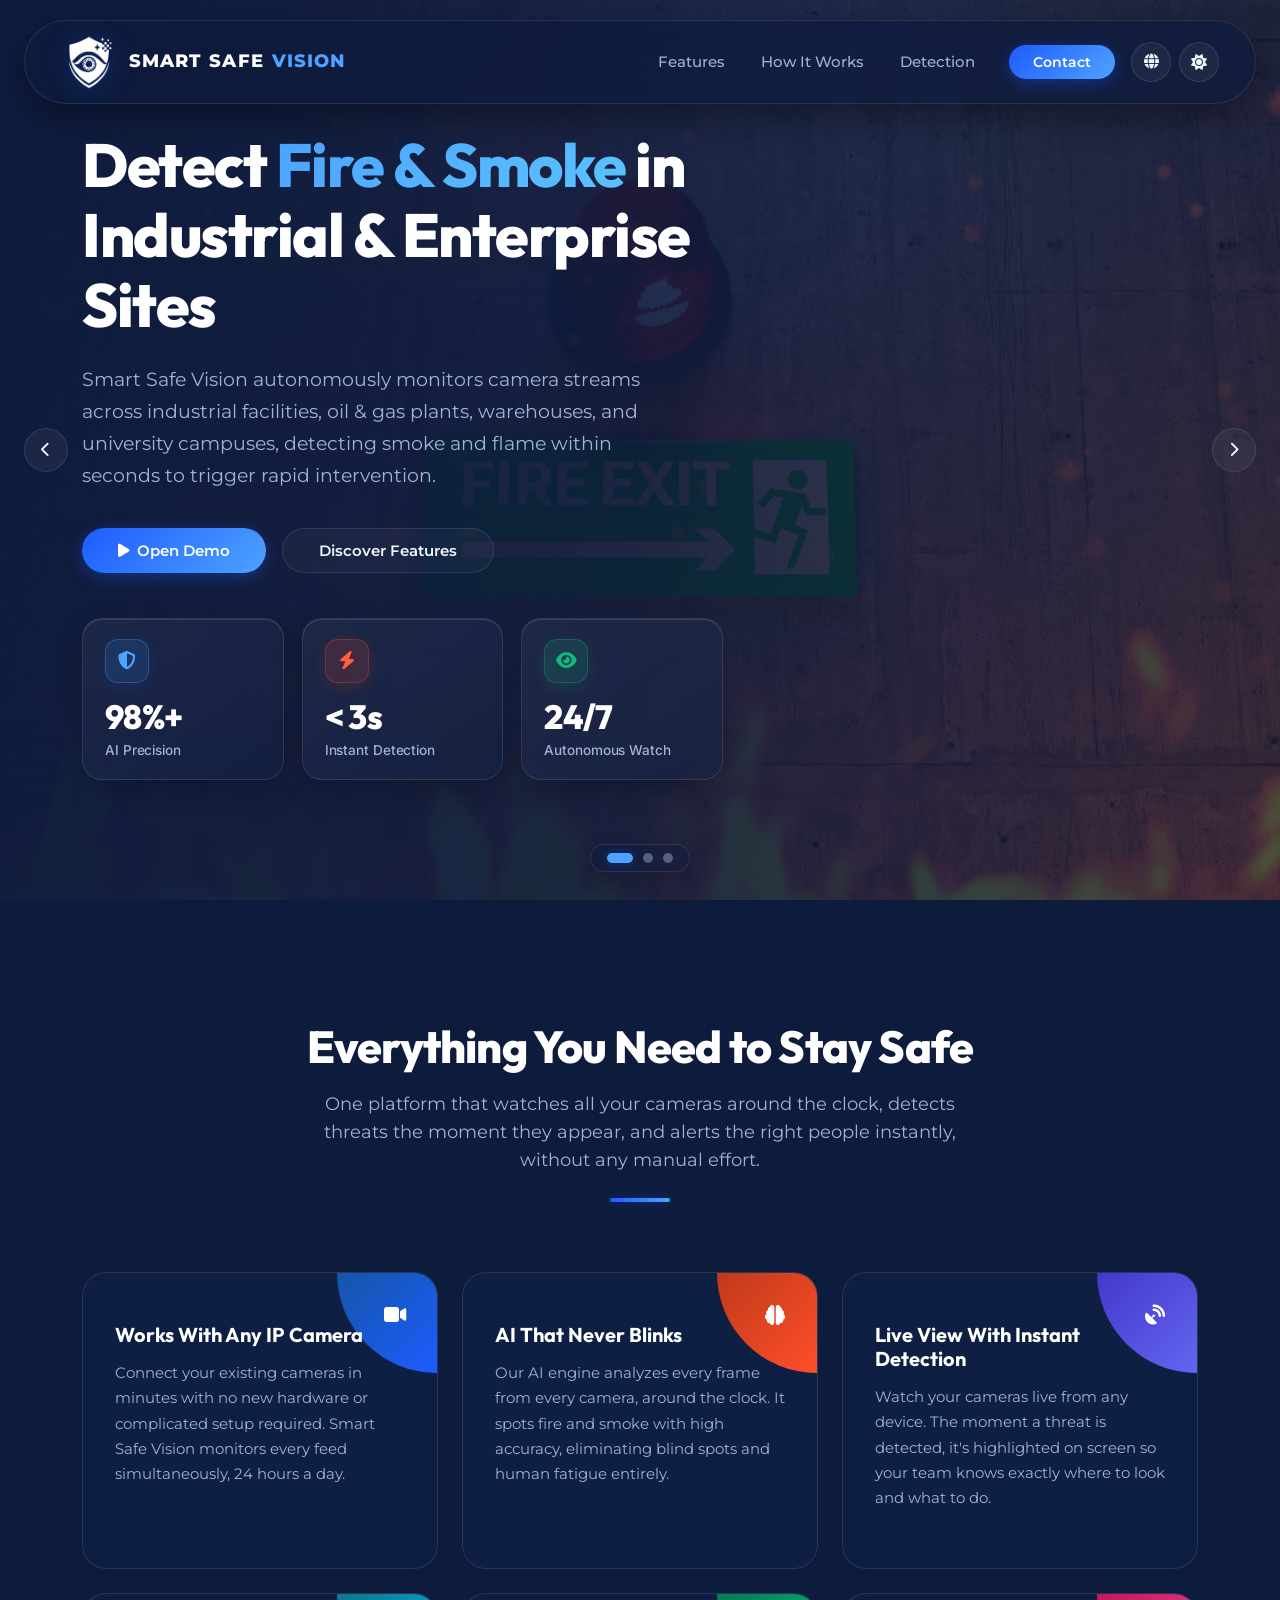
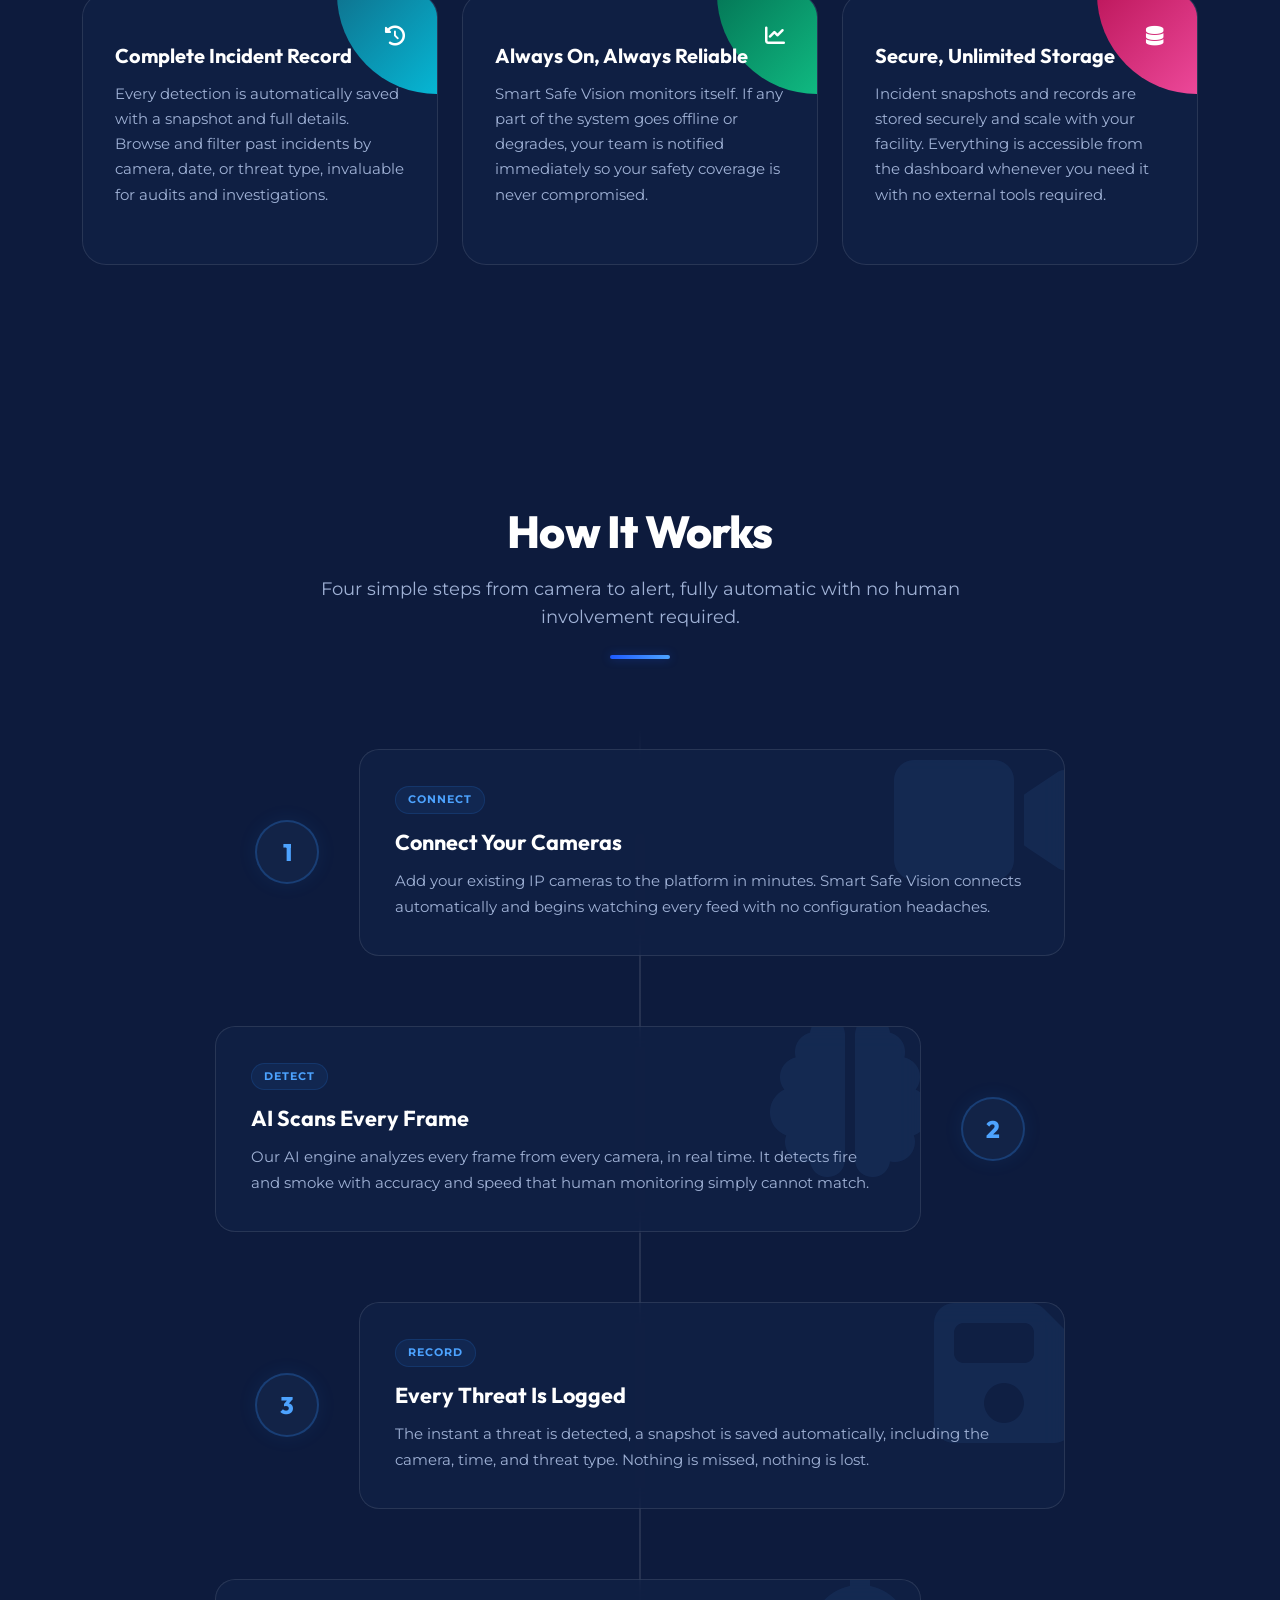
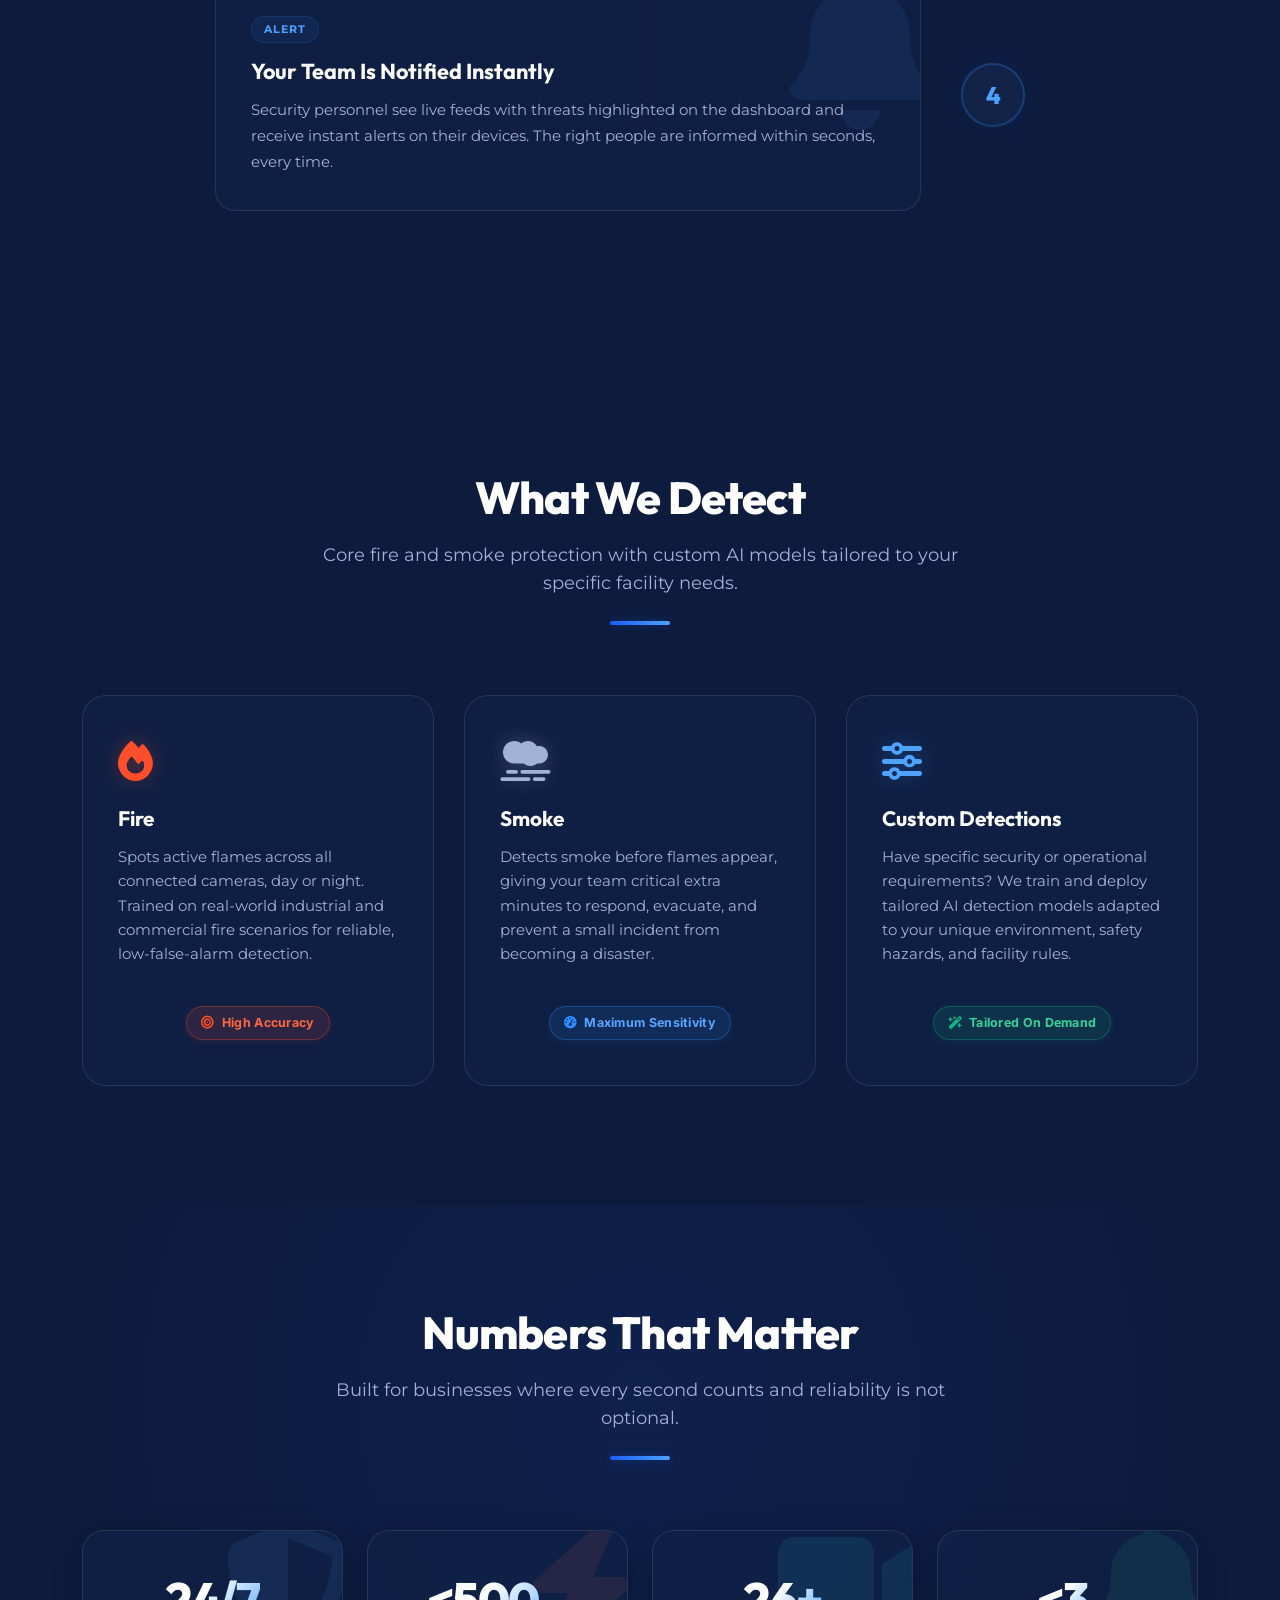
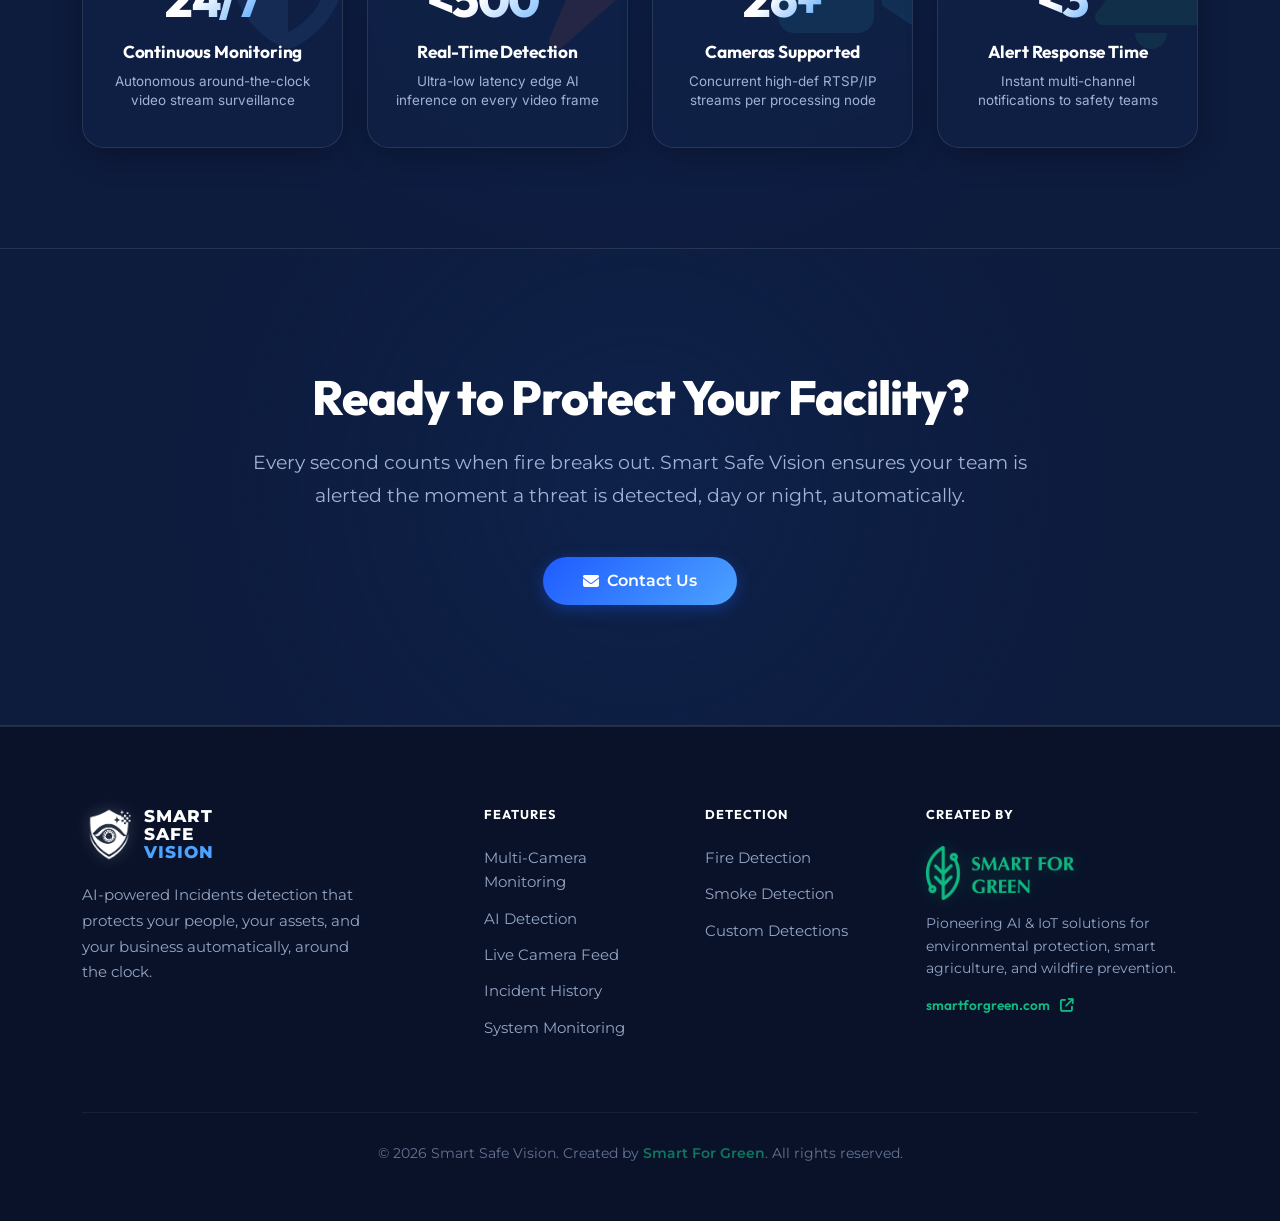
==== commit c1ce4310: "Fix contact form bug" ====
--- a/index.html
+++ b/index.html
@@ -3,1202 +3,275 @@
 <head>
     <meta charset="UTF-8">
     <meta name="viewport" content="width=device-width, initial-scale=1.0">
-    <title>Safety Watcher - AI Fire & Smoke Detection</title>
+    <title>Smart Safe Vision - AI Fire & Smoke Detection</title>
     <link href="https://cdn.jsdelivr.net/npm/bootstrap@5.3.0/dist/css/bootstrap.min.css" rel="stylesheet">
     <link href="https://cdnjs.cloudflare.com/ajax/libs/font-awesome/6.4.0/css/all.min.css" rel="stylesheet">
-    <link href="https://fonts.googleapis.com/css2?family=Inter:wght@300;400;500;600;700&family=Outfit:wght@400;500;600;700;800&display=swap" rel="stylesheet">
-    <link rel="icon" type="image/png" href="favicon.ico">
-
-    <style>
-        /* ── LIGHT THEME (DEFAULT) COLOR TOKENS ─────────────────── */
-        :root {
-            --bg-dark: #f3f6fc;
-            --bg-card: rgba(255, 255, 255, 0.7);
-            --bg-card-hover: rgba(255, 255, 255, 0.9);
-            --primary: #1a6fdb;
-            --primary-glow: rgba(26, 111, 219, 0.12);
-            --electric-blue: #1a6fdb;
-            --ember: #ff4e29;
-            --ember-glow: rgba(255, 78, 41, 0.15);
-            --amber: #d97706;
-            --emerald: #059669;
-            --text-main: #1e293b;
-            --text-muted: #64748b;
-            --border-color: rgba(15, 23, 42, 0.08);
-            --border-hover: rgba(26, 111, 219, 0.25);
-            --transition: all 0.4s cubic-bezier(0.16, 1, 0.3, 1);
-
-            --hero-overlay: linear-gradient(
-                to right,
-                rgba(243, 246, 252, 0.95) 0%,
-                rgba(243, 246, 252, 0.8) 40%,
-                rgba(243, 246, 252, 0.25) 75%,
-                rgba(243, 246, 252, 0.05) 100%
-            );
-            --nav-bg: rgba(243, 246, 252, 0.7);
-            --nav-bg-scrolled: rgba(243, 246, 252, 0.9);
-            --nav-text: #1e293b;
-            --title-color: #0f172a;
-            --timeline-line: rgba(26, 111, 219, 0.15);
-            --step-num-bg: #e2ebf8;
-            --stat-num-grad-start: #0f172a;
-            --stat-num-grad-end: #475569;
-            --footer-bg: #e9eef6;
-            --footer-text: #475569;
-            --modal-bg: #ffffff;
-            --modal-border: rgba(15, 23, 42, 0.1);
-            --modal-title-color: #0f172a;
-            --modal-header-bg: #f1f5f9;
-        }
-
-        /* ── DARK THEME OVERRIDES ────────────────────────────────── */
-        [data-theme="dark"] {
-            --bg-dark: #060b13;
-            --bg-card: rgba(10, 22, 40, 0.55);
-            --bg-card-hover: rgba(15, 32, 60, 0.75);
-            --primary: #1a6fdb;
-            --primary-glow: rgba(26, 111, 219, 0.35);
-            --electric-blue: #2d8eff;
-            --ember: #ff4e29;
-            --ember-glow: rgba(255, 78, 41, 0.35);
-            --amber: #f59e0b;
-            --emerald: #10b981;
-            --text-main: #f1f5f9;
-            --text-muted: #94a3b8;
-            --border-color: rgba(255, 255, 255, 0.08);
-            --border-hover: rgba(45, 142, 255, 0.25);
-
-            --hero-overlay: linear-gradient(
-                to right,
-                rgba(6, 11, 19, 0.95) 0%,
-                rgba(6, 11, 19, 0.8) 40%,
-                rgba(6, 11, 19, 0.25) 75%,
-                rgba(6, 11, 19, 0.05) 100%
-            );
-            --nav-bg: rgba(6, 11, 19, 0.65);
-            --nav-bg-scrolled: rgba(6, 11, 19, 0.85);
-            --nav-text: #fff;
-            --title-color: #fff;
-            --timeline-line: rgba(255, 255, 255, 0.08);
-            --step-num-bg: #0f1c30;
-            --stat-num-grad-start: #ffffff;
-            --stat-num-grad-end: #94a3b8;
-            --footer-bg: #04080e;
-            --footer-text: #94a3b8;
-            --modal-bg: #0a1628;
-            --modal-border: rgba(255, 255, 255, 0.1);
-            --modal-title-color: #ffffff;
-            --modal-header-bg: #0f1c30;
-        }
-
-        * { margin: 0; padding: 0; box-sizing: border-box; }
-
-        /* Smooth Theme Transitions */
-        body, .navbar, .feature-card, .step-card, .det-item, .stat-item, .footer, .demo-modal-content, .demo-modal-header, .theme-toggle-btn {
-            transition: background-color 0.3s ease, border-color 0.3s ease, color 0.3s ease, box-shadow 0.3s ease;
-        }
-
-        /* ── Custom Scrollbar ───────────────────────────────────── */
-        ::-webkit-scrollbar { width: 10px; }
-        ::-webkit-scrollbar-track { background: var(--bg-dark); }
-        ::-webkit-scrollbar-thumb { background: #1a2c42; border-radius: 5px; border: 2px solid var(--bg-dark); }
-        ::-webkit-scrollbar-thumb:hover { background: var(--primary); }
-        * { scrollbar-width: thin; scrollbar-color: #1a2c42 var(--bg-dark); }
-
-        body {
-            font-family: 'Inter', -apple-system, BlinkMacSystemFont, 'Segoe UI', Roboto, sans-serif;
-            line-height: 1.6;
-            color: var(--text-main);
-            background-color: var(--bg-dark);
-            overflow-x: hidden;
-            position: relative;
-        }
-
-        /* ── Animated background glowing blobs ──────────────────── */
-        .bg-mesh {
-            position: fixed;
-            top: 0; left: 0; right: 0; bottom: 0;
-            z-index: -2;
-            overflow: hidden;
-            pointer-events: none;
-        }
-
-        .bg-blob {
-            position: absolute;
-            border-radius: 50%;
-            filter: blur(140px);
-            opacity: 0.05;
-            animation: pulse-blob 16s infinite alternate;
-        }
-        [data-theme="dark"] .bg-blob {
-            opacity: 0.12;
-        }
-
-        .bg-blob-1 {
-            top: -10%; left: -10%;
-            width: 50vw; height: 50vw;
-            background: var(--primary);
-        }
-
-        .bg-blob-2 {
-            bottom: -10%; right: -10%;
-            width: 60vw; height: 60vw;
-            background: var(--ember);
-            animation-delay: -4s;
-            animation-duration: 20s;
-        }
-
-        .bg-blob-3 {
-            top: 40%; left: 55%;
-            width: 45vw; height: 45vw;
-            background: var(--electric-blue);
-            animation-delay: -8s;
-            animation-duration: 24s;
-        }
-
-        @keyframes pulse-blob {
-            0% { transform: scale(1) translate(0px, 0px); opacity: 0.04; }
-            50% { transform: scale(1.15) translate(30px, -50px); opacity: 0.08; }
-            100% { transform: scale(0.9) translate(-10px, 30px); opacity: 0.04; }
-        }
-        [data-theme="dark"] @keyframes pulse-blob {
-            0% { transform: scale(1) translate(0px, 0px); opacity: 0.1; }
-            50% { transform: scale(1.15) translate(30px, -50px); opacity: 0.16; }
-            100% { transform: scale(0.9) translate(-10px, 30px); opacity: 0.1; }
-        }
-
-        /* Grid background overlay */
-        .bg-grid {
-            position: fixed;
-            inset: 0;
-            background-image: 
-                linear-gradient(rgba(255, 255, 255, 0.015) 1px, transparent 1px),
-                linear-gradient(90deg, rgba(255, 255, 255, 0.015) 1px, transparent 1px);
-            background-size: 50px 50px;
-            z-index: -1;
-            pointer-events: none;
-        }
-        [data-theme="light"] .bg-grid {
-            background-image: 
-                linear-gradient(rgba(15, 23, 42, 0.012) 1px, transparent 1px),
-                linear-gradient(90deg, rgba(15, 23, 42, 0.012) 1px, transparent 1px);
-        }
-
-        /* ── Navbar ─────────────────────────────────────────────── */
-        .navbar {
-            background: var(--nav-bg);
-            backdrop-filter: blur(16px);
-            -webkit-backdrop-filter: blur(16px);
-            border-bottom: 1px solid var(--border-color);
-            transition: var(--transition);
-            padding: 18px 0;
-        }
-        .navbar.scrolled {
-            padding: 12px 0;
-            background: var(--nav-bg-scrolled);
-            box-shadow: 0 10px 30px rgba(0, 0, 0, 0.15);
-        }
-        [data-theme="dark"] .navbar.scrolled {
-            box-shadow: 0 10px 30px rgba(0, 0, 0, 0.35);
-        }
-
-        .navbar-brand {
-            font-family: 'Outfit', sans-serif;
-            font-weight: 800;
-            font-size: 1.4rem;
-            color: var(--nav-text) !important;
-            display: flex;
-            align-items: center;
-            gap: 12px;
-            text-decoration: none;
-            letter-spacing: -0.5px;
-        }
-        .navbar-brand img.brand-logo {
-            height: 38px;
-            width: auto;
-            filter: drop-shadow(0 0 8px var(--primary-glow));
-        }
-        [data-theme="dark"] .navbar-brand img.brand-logo {
-            filter: brightness(0) invert(1) drop-shadow(0 0 8px rgba(255, 255, 255, 0.2));
-        }
-        [data-theme="light"] .navbar-brand img.brand-logo {
-            filter: none;
-        }
-
-        .navbar-nav .nav-link {
-            font-weight: 500;
-            font-size: 0.95rem;
-            color: var(--text-muted) !important;
-            margin: 0 10px;
-            position: relative;
-            transition: var(--transition);
-        }
-        .navbar-nav .nav-link:hover,
-        .navbar-nav .nav-link.active { 
-            color: var(--nav-text) !important; 
-        }
-        
-        .navbar-nav .nav-link::after {
-            content: '';
-            position: absolute; bottom: -6px; left: 50%;
-            width: 0; height: 2px;
-            background: var(--electric-blue);
-            box-shadow: 0 0 8px var(--primary-glow);
-            transition: var(--transition);
-            transform: translateX(-50%);
-        }
-        .navbar-nav .nav-link:hover::after,
-        .navbar-nav .nav-link.active::after { width: 80%; }
-
-        .navbar-toggler { 
-            border: 1px solid var(--border-color); 
-            padding: 8px;
-            border-radius: 8px;
-            background: rgba(255,255,255,0.03);
-        }
-        .navbar-toggler i {
-            color: var(--text-main);
-        }
-
-        .btn-nav-primary {
-            background: linear-gradient(135deg, var(--primary), var(--electric-blue));
-            border: none; border-radius: 30px;
-            padding: 10px 24px; font-weight: 600;
-            color: white !important; text-decoration: none;
-            font-size: 0.9rem;
-            transition: var(--transition);
-            display: inline-flex;
-            align-items: center;
-            justify-content: center;
-            vertical-align: middle;
-            line-height: 1;
-            box-shadow: 0 4px 15px var(--primary-glow);
-        }
-        .btn-nav-primary:hover {
-            transform: translateY(-2px);
-            box-shadow: 0 8px 25px var(--primary-glow);
-            filter: brightness(1.1);
-        }
-
-        .btn-accent {
-            background: linear-gradient(135deg, var(--ember), #ff7a59);
-            box-shadow: 0 4px 15px var(--ember-glow);
-        }
-        .btn-accent:hover {
-            box-shadow: 0 8px 25px var(--ember-glow);
-        }
-
-        /* Theme Toggle Button */
-        .theme-toggle-btn {
-            background: rgba(255, 255, 255, 0.05);
-            border: 1px solid var(--border-color);
-            color: var(--text-main);
-            width: 40px; height: 40px;
-            border-radius: 50%;
-            display: flex; align-items: center; justify-content: center;
-            cursor: pointer;
-            transition: var(--transition);
-            outline: none;
-        }
-        [data-theme="light"] .theme-toggle-btn {
-            background: rgba(15, 23, 42, 0.04);
-        }
-        .theme-toggle-btn:hover {
-            background: rgba(255, 255, 255, 0.12);
-            color: var(--electric-blue);
-            transform: scale(1.05);
-        }
-
-        /* ── Hero ───────────────────────────────────────────────── */
-        .hero {
-            min-height: 100vh;
-            display: flex; align-items: center;
-            position: relative; overflow: hidden;
-            padding-top: 100px;
-            background: url('hero.webp') right center/cover no-repeat;
-        }
-        .hero::before {
-            content: '';
-            position: absolute; inset: 0;
-            background: var(--hero-overlay);
-            z-index: 0;
-        }
-        .hero-content { position: relative; z-index: 2; }
-
-        .hero-badge {
-            display: inline-flex; align-items: center; gap: 8px;
-            background: rgba(45, 142, 255, 0.08);
-            border: 1px solid rgba(45, 142, 255, 0.2);
-            color: var(--electric-blue);
-            padding: 8px 18px; border-radius: 30px;
-            font-size: 0.8rem; font-weight: 600;
-            margin-bottom: 24px;
-            text-transform: uppercase; letter-spacing: 1px;
-            box-shadow: 0 0 15px rgba(45, 142, 255, 0.05);
-        }
-        .hero h1 {
-            font-family: 'Outfit', sans-serif;
-            font-size: 4rem; font-weight: 800;
-            margin-bottom: 24px; line-height: 1.15;
-            color: var(--title-color);
-            letter-spacing: -1.5px;
-        }
-        .hero h1 span { 
-            background: linear-gradient(135deg, var(--electric-blue), #5ac3ff);
-            -webkit-background-clip: text;
-            -webkit-text-fill-color: transparent;
-        }
-        .hero-content > p {
-            font-size: 1.2rem; margin-bottom: 40px;
-            color: var(--text-muted); max-width: 580px;
-            font-weight: 400;
-            line-height: 1.7;
-        }
-
-        .hero-stats {
-            display: grid;
-            grid-template-columns: repeat(3, 1fr);
-            gap: 20px; margin-top: 60px;
-            border-top: 1px solid var(--border-color);
-            padding-top: 40px;
-        }
-        .hero-stat { text-align: left; }
-        .hero-stat h3 { 
-            font-family: 'Outfit', sans-serif;
-            font-size: 2.2rem; font-weight: 700; margin-bottom: 6px; 
-            color: var(--title-color); 
-            display: flex;
-            align-items: center;
-            gap: 8px;
-        }
-        .hero-stat p { 
-            font-size: 0.8rem; 
-            color: var(--text-muted); 
-            text-transform: uppercase; 
-            letter-spacing: 1px; 
-            font-weight: 600;
-        }
-
-        .floating-elements {
-            position: absolute; width: 100%; height: 100%;
-            overflow: hidden; z-index: 1; pointer-events: none;
-        }
-        .floating-icon {
-            position: absolute;
-            color: rgba(255, 255, 255, 0.02);
-            animation: float 8s ease-in-out infinite;
-        }
-        .floating-icon:nth-child(1) { top: 20%; left: 5%;  font-size: 6rem; animation-delay: 0s; color: rgba(255, 78, 41, 0.03); }
-        .floating-icon:nth-child(2) { top: 60%; left: 90%; font-size: 5rem; animation-delay: 2s; color: rgba(45, 142, 255, 0.03); }
-        .floating-icon:nth-child(3) { top: 15%; left: 80%; font-size: 4.5rem; animation-delay: 4s; color: rgba(255, 255, 255, 0.015); }
-        @keyframes float {
-            0%, 100% { transform: translateY(0) rotate(0deg); }
-            50%       { transform: translateY(-20px) rotate(10deg); }
-        }
-
-        /* ── Shared Section Styles ──────────────────────────────── */
-        .section-title { text-align: center; margin-bottom: 70px; position: relative; }
-        .section-title h2 {
-            font-family: 'Outfit', sans-serif;
-            font-size: 2.8rem; font-weight: 800;
-            color: var(--title-color); margin-bottom: 16px;
-            letter-spacing: -0.8px;
-        }
-        .section-title p {
-            font-size: 1.1rem; color: var(--text-muted);
-            max-width: 650px; margin: 0 auto;
-            line-height: 1.6;
-        }
-        .section-title .title-line {
-            width: 60px; height: 4px;
-            background: linear-gradient(90deg, var(--primary), var(--electric-blue));
-            border-radius: 4px; margin: 24px auto 0;
-            box-shadow: 0 0 10px var(--primary-glow);
-        }
-
-        /* ── Features ───────────────────────────────────────────── */
-        .features { padding: 120px 0; position: relative; }
-
-        .feature-card {
-            background: var(--bg-card);
-            border: 1px solid var(--border-color);
-            border-radius: 24px;
-            padding: 45px 35px; text-align: left;
-            backdrop-filter: blur(12px);
-            -webkit-backdrop-filter: blur(12px);
-            transition: var(--transition);
-            height: 100%;
-            display: flex;
-            flex-direction: column;
-        }
-        .feature-card:hover {
-            transform: translateY(-8px);
-            background: var(--bg-card-hover);
-            border-color: var(--border-hover);
-            box-shadow: 0 20px 40px rgba(0, 0, 0, 0.1);
-        }
-        [data-theme="dark"] .feature-card:hover {
-            box-shadow: 0 20px 40px rgba(0, 0, 0, 0.4), 0 0 20px rgba(45, 142, 255, 0.05);
-        }
-        .feature-icon {
-            width: 64px; height: 64px; border-radius: 18px;
-            display: flex; align-items: center; justify-content: center;
-            font-size: 1.6rem; color: white;
-            margin: 0 0 30px 0;
-            transition: var(--transition);
-        }
-        .feature-card:hover .feature-icon {
-            transform: scale(1.1);
-        }
-
-        .feature-icon.camera     { background: linear-gradient(135deg, #102a45, var(--primary)); box-shadow: 0 4px 15px rgba(26, 111, 219, 0.25); }
-        .feature-icon.ai         { background: linear-gradient(135deg, #3d1a14, var(--ember)); box-shadow: 0 4px 15px rgba(255, 78, 41, 0.25); }
-        .feature-icon.realtime   { background: linear-gradient(135deg, #2b1f4d, #6366f1); box-shadow: 0 4px 15px rgba(99, 102, 241, 0.25); }
-        .feature-icon.history    { background: linear-gradient(135deg, #0e303d, #06b6d4); box-shadow: 0 4px 15px rgba(6, 182, 212, 0.25); }
-        .feature-icon.monitoring { background: linear-gradient(135deg, #0a3622, var(--emerald)); box-shadow: 0 4px 15px rgba(16, 185, 129, 0.25); }
-        .feature-icon.storage    { background: linear-gradient(135deg, #3b1131, #ec4899); box-shadow: 0 4px 15px rgba(236, 72, 153, 0.25); }
-
-        .feature-card h4 { 
-            font-family: 'Outfit', sans-serif;
-            font-size: 1.3rem; font-weight: 700; margin-bottom: 16px; color: var(--title-color); 
-        }
-        .feature-card p  { color: var(--text-muted); line-height: 1.7; font-size: 0.95rem; }
-
-        /* ── How It Works ───────────────────────────────────────── */
-        .how-it-works { padding: 120px 0; position: relative; }
-
-        .process-container {
-            position: relative;
-            max-width: 850px;
-            margin: 0 auto;
-            padding: 20px 0;
-        }
-        /* Vertical center line for desktop */
-        .process-container::before {
-            content: '';
-            position: absolute;
-            left: 50%; top: 0; bottom: 0;
-            width: 2px;
-            background: linear-gradient(to bottom, transparent, var(--timeline-line) 10%, var(--timeline-line) 90%, transparent);
-            transform: translateX(-50%);
-            z-index: 1;
-        }
-
-        .process-step {
-            display: flex; align-items: center;
-            margin-bottom: 70px; position: relative;
-            z-index: 2;
-        }
-        .process-step:last-child { margin-bottom: 0; }
-        .process-step:nth-child(even) { flex-direction: row-reverse; }
-
-        .step-number {
-            width: 64px; height: 64px; border-radius: 50%;
-            background: var(--step-num-bg);
-            border: 2px solid rgba(45, 142, 255, 0.25);
-            color: var(--electric-blue); 
-            display: flex; align-items: center; justify-content: center;
-            font-family: 'Outfit', sans-serif;
-            font-size: 1.5rem; font-weight: 800;
-            margin: 0 40px; flex-shrink: 0;
-            box-shadow: 0 0 20px rgba(45, 142, 255, 0.08);
-            transition: var(--transition);
-        }
-        .process-step:hover .step-number {
-            border-color: var(--electric-blue);
-            background: var(--electric-blue);
-            color: #fff;
-            box-shadow: 0 0 25px var(--primary-glow);
-            transform: scale(1.05);
-        }
-
-        .step-card {
-            flex: 1;
-            background: var(--bg-card);
-            border: 1px solid var(--border-color);
-            border-radius: 20px;
-            padding: 35px;
-            backdrop-filter: blur(12px);
-            -webkit-backdrop-filter: blur(12px);
-            transition: var(--transition);
-        }
-        .process-step:hover .step-card {
-            background: var(--bg-card-hover);
-            border-color: var(--border-hover);
-            box-shadow: 0 15px 35px rgba(0, 0, 0, 0.1);
-        }
-        [data-theme="dark"] .process-step:hover .step-card {
-            box-shadow: 0 15px 35px rgba(0, 0, 0, 0.3);
-        }
-
-        .step-card h4 { 
-            font-family: 'Outfit', sans-serif;
-            font-size: 1.35rem; font-weight: 700; margin-bottom: 12px; color: var(--title-color); 
-        }
-        .step-card p  { color: var(--text-muted); line-height: 1.7; font-size: 0.95rem; margin-bottom: 0; }
-        .step-card .step-tag {
-            display: inline-block;
-            background: rgba(45, 142, 255, 0.08);
-            border: 1px solid rgba(45, 142, 255, 0.15);
-            color: var(--electric-blue);
-            font-size: 0.7rem; font-weight: 700;
-            padding: 4px 12px; border-radius: 20px;
-            text-transform: uppercase; letter-spacing: 1px;
-            margin-bottom: 16px;
-        }
-
-        /* ── Detection Capabilities ─────────────────────────────── */
-        .detections {
-            padding: 120px 0;
-            position: relative;
-            background: var(--bg-dark);
-        }
-        .det-grid {
-            display: grid;
-            grid-template-columns: repeat(3, 1fr);
-            gap: 30px; margin-top: 60px;
-        }
-        .det-item {
-            text-align: left; padding: 45px 35px;
-            background: var(--bg-card);
-            border-radius: 24px;
-            border: 1px solid var(--border-color);
-            backdrop-filter: blur(12px);
-            -webkit-backdrop-filter: blur(12px);
-            transition: var(--transition);
-            position: relative;
-            overflow: hidden;
-            display: flex;
-            flex-direction: column;
-        }
-        .det-item::before {
-            content: '';
-            position: absolute; top: 0; left: 0; width: 4px; height: 100%;
-            background: transparent;
-            transition: var(--transition);
-        }
-        
-        .det-item.fire::before { background: var(--ember); }
-        .det-item.smoke::before { background: var(--text-muted); }
-        .det-item.intrus::before { background: var(--electric-blue); }
-
-        .det-item:hover {
-            background: var(--bg-card-hover);
-            transform: translateY(-5px);
-            box-shadow: 0 15px 30px rgba(0, 0, 0, 0.1);
-            border-color: rgba(255, 255, 255, 0.12);
-        }
-        [data-theme="dark"] .det-item:hover {
-            box-shadow: 0 15px 30px rgba(0, 0, 0, 0.3);
-        }
-        
-        .det-item i { font-size: 2.5rem; margin-bottom: 25px; display: block; }
-        .det-item.fire  i { color: var(--ember); filter: drop-shadow(0 0 10px rgba(255, 78, 41, 0.3)); }
-        .det-item.smoke i { color: var(--text-muted); filter: drop-shadow(0 0 10px rgba(203, 213, 225, 0.2)); }
-        [data-theme="light"] .det-item.smoke i { color: #475569; }
-        .det-item.intrus i { color: var(--electric-blue); filter: drop-shadow(0 0 10px rgba(45, 142, 255, 0.3)); }
-        
-        .det-item h5 { 
-            font-family: 'Outfit', sans-serif;
-            font-size: 1.3rem; font-weight: 700; margin-bottom: 14px; color: var(--title-color); 
-        }
-        .det-item p  { font-size: 0.95rem; color: var(--text-muted); line-height: 1.6; flex-grow: 1; }
-        
-        .det-item .det-threshold {
-            display: inline-flex;
-            align-self: flex-start;
-            margin-top: 24px;
-            background: rgba(255, 255, 255, 0.04);
-            border: 1px solid var(--border-color);
-            border-radius: 20px; padding: 4px 14px;
-            font-size: 0.75rem; font-weight: 600;
-            color: var(--text-main);
-            letter-spacing: 0.5px;
-        }
-        [data-theme="light"] .det-item .det-threshold {
-            background: rgba(15, 23, 42, 0.04);
-        }
-
-        /* ── Stats ──────────────────────────────────────────────── */
-        .stats { padding: 100px 0; position: relative; }
-        .stats-grid {
-            display: grid;
-            grid-template-columns: repeat(4, 1fr);
-            gap: 24px;
-        }
-        .stat-item {
-            text-align: center; padding: 40px 20px;
-            background: var(--bg-card); 
-            border: 1px solid var(--border-color);
-            border-radius: 20px;
-            backdrop-filter: blur(12px);
-            -webkit-backdrop-filter: blur(12px);
-            transition: var(--transition);
-        }
-        .stat-item:hover { 
-            transform: translateY(-5px); 
-            border-color: var(--border-hover);
-            box-shadow: 0 15px 35px rgba(0, 0, 0, 0.1); 
-        }
-        [data-theme="dark"] .stat-item:hover { 
-            box-shadow: 0 15px 35px rgba(0, 0, 0, 0.3); 
-        }
-        .stat-number {
-            font-family: 'Outfit', sans-serif;
-            font-size: 3.2rem; font-weight: 800;
-            color: var(--title-color); margin-bottom: 10px; display: block;
-            letter-spacing: -1px;
-            background: linear-gradient(135deg, var(--stat-num-grad-start), var(--stat-num-grad-end));
-            -webkit-background-clip: text;
-            -webkit-text-fill-color: transparent;
-        }
-        .stat-item:hover .stat-number {
-            background: linear-gradient(135deg, var(--stat-num-grad-start), var(--electric-blue));
-            -webkit-background-clip: text;
-            -webkit-text-fill-color: transparent;
-        }
-        .stat-label { font-size: 0.95rem; color: var(--text-muted); font-weight: 500; }
-
-        /* ── CTA ────────────────────────────────────────────────── */
-        .cta {
-            padding: 120px 0;
-            position: relative;
-            background: radial-gradient(circle at center, rgba(26, 111, 219, 0.08) 0%, var(--bg-dark) 70%);
-            border-top: 1px solid var(--border-color);
-            border-bottom: 1px solid var(--border-color);
-        }
-        .cta-content { 
-            position: relative; z-index: 2; 
-            max-width: 800px;
-            margin: 0 auto;
-            text-align: center;
-        }
-        .cta h2 { 
-            font-family: 'Outfit', sans-serif;
-            font-size: 3rem; font-weight: 800; margin-bottom: 20px; color: var(--title-color); 
-            letter-spacing: -1px;
-        }
-        .cta p  { 
-            font-size: 1.2rem; margin-bottom: 45px; color: var(--text-muted); 
-            line-height: 1.7;
-        }
-
-        .btn-outline-light {
-            border: 1px solid var(--border-color);
-            background: rgba(255, 255, 255, 0.03);
-            color: var(--text-main); border-radius: 30px;
-            padding: 14px 36px; font-weight: 600;
-            font-size: 0.95rem; transition: var(--transition);
-            text-decoration: none;
-            display: inline-flex;
-            align-items: center;
-            justify-content: center;
-            vertical-align: middle;
-            line-height: 1;
-        }
-        [data-theme="light"] .btn-outline-light {
-            background: rgba(15, 23, 42, 0.04);
-            border-color: rgba(15, 23, 42, 0.15);
-        }
-        .btn-outline-light:hover {
-            background: rgba(255, 255, 255, 0.08);
-            border-color: var(--border-hover);
-            color: var(--electric-blue);
-            transform: translateY(-2px);
-        }
-        [data-theme="light"] .btn-outline-light:hover {
-            background: rgba(15, 23, 42, 0.08);
-            color: var(--primary);
-        }
-        .btn-cta-primary {
-            background: linear-gradient(135deg, var(--primary), var(--electric-blue));
-            color: white !important;
-            border: none; border-radius: 30px;
-            padding: 16px 40px; font-weight: 600;
-            font-size: 1rem; transition: var(--transition);
-            text-decoration: none;
-            display: inline-flex;
-            align-items: center;
-            justify-content: center;
-            vertical-align: middle;
-            line-height: 1;
-            box-shadow: 0 4px 15px var(--primary-glow);
-        }
-        .btn-cta-primary:hover {
-            transform: translateY(-3px);
-            box-shadow: 0 15px 30px var(--primary-glow);
-            filter: brightness(1.15);
-        }
-
-        /* ── Hero & CTA Button Size Unification ──────────────── */
-        .hero .btn-nav-primary {
-            padding: 14px 36px;
-            font-size: 0.95rem;
-        }
-        .cta .btn-outline-light {
-            padding: 16px 40px;
-            font-size: 1rem;
-        }
-
-        /* ── Footer ─────────────────────────────────────────────── */
-        .footer {
-            background: var(--footer-bg);
-            color: var(--footer-text);
-            padding: 80px 0 40px;
-            border-top: 1px solid var(--border-color);
-        }
-        .footer-content {
-            display: grid;
-            grid-template-columns: 2fr 1fr 1fr 1fr;
-            gap: 40px; margin-bottom: 60px;
-        }
-        .footer-logo {
-            display: flex; align-items: center; gap: 12px;
-            font-family: 'Outfit', sans-serif;
-            font-size: 1.3rem; font-weight: 800;
-            margin-bottom: 20px;
-            color: var(--title-color);
-        }
-        .footer-logo img {
-            height: 32px; width: auto;
-            filter: drop-shadow(0 0 5px var(--primary-glow));
-        }
-        [data-theme="dark"] .footer-logo img {
-            filter: brightness(0) invert(1) drop-shadow(0 0 8px rgba(255, 255, 255, 0.2));
-        }
-        [data-theme="light"] .footer-logo img {
-            filter: none;
-        }
-        .footer-section h5 {
-            font-family: 'Outfit', sans-serif;
-            font-weight: 700;
-            margin-bottom: 24px; color: var(--title-color);
-            text-transform: uppercase; letter-spacing: 1px; font-size: 0.8rem;
-        }
-        .footer-section p {
-            line-height: 1.7;
-            font-size: 0.95rem;
-            max-width: 280px;
-            color: var(--footer-text);
-        }
-        .footer-section a {
-            color: var(--footer-text);
-            text-decoration: none;
-            margin-bottom: 12px; display: block;
-            font-size: 0.95rem; transition: var(--transition);
-        }
-        .footer-section a:hover { color: var(--electric-blue); }
-        .footer-bottom {
-            border-top: 1px solid var(--border-color);
-            padding-top: 30px;
-            text-align: center;
-            color: var(--text-muted);
-            font-size: 0.85rem;
-            opacity: 0.6;
-        }
-
-        /* ── Animations ─────────────────────────────────────────── */
-        .fade-in {
-            opacity: 0; transform: translateY(20px);
-            transition: opacity 0.8s cubic-bezier(0.16, 1, 0.3, 1), transform 0.8s cubic-bezier(0.16, 1, 0.3, 1);
-        }
-        .fade-in.visible { opacity: 1; transform: translateY(0); }
-
-        /* ── Responsive ─────────────────────────────────────────── */
-        @media (max-width: 991.98px) {
-            :root {
-                --hero-overlay: linear-gradient(
-                    to bottom,
-                    rgba(243, 246, 252, 0.92) 0%,
-                    rgba(243, 246, 252, 0.8) 60%,
-                    rgba(243, 246, 252, 0.55) 100%
-                );
-            }
-            [data-theme="dark"] {
-                --hero-overlay: linear-gradient(
-                    to bottom,
-                    rgba(6, 11, 19, 0.9) 0%,
-                    rgba(6, 11, 19, 0.75) 60%,
-                    rgba(6, 11, 19, 0.5) 100%
-                );
-            }
-            .hero h1 { font-size: 3.2rem; }
-            .det-grid { grid-template-columns: repeat(2, 1fr); }
-            .footer-content { grid-template-columns: 1fr 1fr; gap: 30px; }
-            .navbar-collapse {
-                background: var(--bg-card);
-                backdrop-filter: blur(20px);
-                -webkit-backdrop-filter: blur(20px);
-                border: 1px solid var(--border-color);
-                border-radius: 16px;
-                padding: 20px;
-                margin-top: 15px;
-                box-shadow: 0 15px 30px rgba(0, 0, 0, 0.15);
-            }
-            [data-theme="dark"] .navbar-collapse {
-                box-shadow: 0 15px 30px rgba(0, 0, 0, 0.4);
-            }
-        }
-        @media (max-width: 768px) {
-            .features, .how-it-works, .detections, .cta, .stats {
-                padding: 70px 0;
-            }
-            .hero { text-align: center; }
-            .hero h1 { font-size: 2.5rem; }
-            .hero-content > p { margin-left: auto; margin-right: auto; font-size: 1.1rem; }
-            .hero-stats { grid-template-columns: repeat(3, 1fr); gap: 12px; text-align: center; }
-            .hero-stat h3 { justify-content: center; font-size: 1.5rem; }
-            .section-title h2 { font-size: 2.2rem; }
-            
-            /* Clean Timeline Alignment */
-            .process-container::before { left: 24px; }
-            .process-step {
-                padding-left: 55px;
-                margin-bottom: 50px;
-                display: block;
-            }
-            .step-number {
-                position: absolute;
-                left: 0;
-                top: 0;
-                margin: 0;
-                width: 48px;
-                height: 48px;
-                font-size: 1.2rem;
-                z-index: 3;
-            }
-            .step-card { width: 100%; padding: 24px; }
-            
-            .det-grid { grid-template-columns: 1fr; }
-            .stats-grid { grid-template-columns: repeat(2, 1fr); gap: 16px; }
-            .stat-item { padding: 25px 15px; }
-            .stat-number { font-size: 2.4rem; }
-            .cta h2 { font-size: 2.2rem; }
-        }
-        @media (max-width: 576px) {
-            .hero h1 { font-size: 2.2rem; }
-            .hero-stats {
-                gap: 8px;
-                padding-top: 25px;
-                margin-top: 35px;
-            }
-            .hero-stat h3 {
-                font-size: 1.2rem;
-                gap: 4px;
-            }
-            .hero-stat p {
-                font-size: 0.65rem;
-                letter-spacing: 0.5px;
-            }
-            .footer-content { grid-template-columns: 1fr; }
-            .btn-cta-primary, .btn-outline-light, .hero .btn-nav-primary {
-                width: 100%;
-                text-align: center;
-                justify-content: center;
-            }
-        }
-
-        /* ── Demo Video Modal ───────────────────────────────────── */
-        .demo-overlay {
-            display: none;
-            position: fixed;
-            inset: 0;
-            z-index: 1055;
-            background: rgba(4, 8, 14, 0.7);
-            align-items: center;
-            justify-content: center;
-            padding: 20px;
-            backdrop-filter: blur(8px);
-            -webkit-backdrop-filter: blur(8px);
-        }
-        [data-theme="dark"] .demo-overlay {
-            background: rgba(4, 8, 14, 0.9);
-        }
-        .demo-overlay.active { display: flex; }
-        .demo-modal-content {
-            width: min(900px, 94vw);
-            background: var(--modal-bg);
-            border: 1px solid var(--modal-border);
-            border-radius: 20px;
-            overflow: hidden;
-            box-shadow: 0 30px 70px rgba(0, 0, 0, 0.25);
-            animation: modal-scale-in 0.35s cubic-bezier(0.16, 1, 0.3, 1) both;
-        }
-        [data-theme="dark"] .demo-modal-content {
-            box-shadow: 0 30px 70px rgba(0, 0, 0, 0.5);
-        }
-        .demo-modal-header {
-            display: flex;
-            align-items: center;
-            justify-content: space-between;
-            padding: 16px 24px;
-            background: var(--modal-header-bg);
-            border-bottom: 1px solid var(--border-color);
-        }
-        .demo-modal-title {
-            color: var(--modal-title-color);
-            font-family: 'Outfit', sans-serif;
-            font-weight: 700;
-            font-size: 1.1rem;
-            display: flex;
-            align-items: center;
-            gap: 10px;
-        }
-        .demo-modal-title i {
-            color: var(--electric-blue);
-        }
-        .demo-modal-close {
-            background: rgba(0, 0, 0, 0.03);
-            border: 1px solid var(--border-color);
-            color: var(--text-muted);
-            width: 32px; height: 32px;
-            border-radius: 50%;
-            display: flex; align-items: center; justify-content: center;
-            cursor: pointer;
-            transition: var(--transition);
-            font-size: 0.8rem;
-            flex-shrink: 0;
-        }
-        .demo-modal-close:hover {
-            background: rgba(255, 255, 255, 0.15);
-            color: white;
-            transform: scale(1.05);
-        }
-        .demo-modal-video-wrap {
-            position: relative;
-            overflow: hidden;
-            padding-bottom: 56.25%;
-            height: 0;
-            background: #000;
-        }
-        .demo-modal-video-wrap iframe {
-            position: absolute;
-            top: 0; left: 0;
-            width: 100%;
-            height: 100%;
-            border: 0;
-        }
-        @keyframes modal-scale-in {
-            from { transform: scale(0.92); opacity: 0; }
-            to   { transform: scale(1);    opacity: 1; }
-        }
-
-        /* ── Hero Mockup Card ────────────────────────────────────── */
-        .hero-mockup {
-            background: rgba(10, 22, 40, 0.45);
-            border: 1px solid rgba(255, 255, 255, 0.1);
-            border-radius: 20px;
-            padding: 16px;
-            backdrop-filter: blur(20px);
-            -webkit-backdrop-filter: blur(20px);
-            box-shadow: 0 30px 60px rgba(0, 0, 0, 0.5), inset 0 1px 0 rgba(255,255,255,0.05);
-            transform: perspective(1000px) rotateY(-8deg) rotateX(4deg);
-            transition: var(--transition);
-        }
-        .hero-mockup:hover {
-            transform: perspective(1000px) rotateY(-4deg) rotateX(2deg) translateY(-5px);
-            border-color: rgba(45, 142, 255, 0.3);
-            box-shadow: 0 35px 70px rgba(26, 111, 219, 0.15);
-        }
-        .mockup-header {
-            display: flex;
-            align-items: center;
-            gap: 8px;
-            margin-bottom: 12px;
-            padding: 0 4px;
-        }
-        .mockup-dot {
-            width: 8px; height: 8px;
-            border-radius: 50%;
-            background: var(--ember);
-            box-shadow: 0 0 8px var(--ember);
-            animation: pulse-dot 1.5s infinite alternate;
-        }
-        @keyframes pulse-dot {
-            0% { opacity: 0.3; }
-            100% { opacity: 1; }
-        }
-        .mockup-live-text {
-            font-family: 'Outfit', sans-serif;
-            font-size: 0.8rem;
-            color: var(--text-muted);
-            font-weight: 600;
-            text-transform: uppercase;
-            letter-spacing: 0.5px;
-        }
-        .mockup-screen {
-            position: relative;
-            border-radius: 12px;
-            overflow: hidden;
-            border: 1px solid rgba(255, 255, 255, 0.05);
-            aspect-ratio: 16/9;
-        }
-        .mockup-img {
-            width: 100%; height: 100%;
-            object-fit: cover;
-            opacity: 0.75;
-        }
-        .mockup-overlay {
-            position: absolute;
-            inset: 0;
-            z-index: 2;
-            border: 2px solid var(--ember);
-            box-shadow: inset 0 0 30px rgba(255, 78, 41, 0.15);
-            animation: pulse-border 2s infinite alternate;
-            pointer-events: none;
-        }
-        @keyframes pulse-border {
-            0% { border-color: rgba(255, 78, 41, 0.4); }
-            100% { border-color: rgba(255, 78, 41, 1); }
-        }
-        .mockup-badge {
-            position: absolute;
-            top: 12px; left: 12px;
-            background: var(--ember);
-            color: #fff;
-            padding: 6px 12px;
-            border-radius: 6px;
-            font-family: 'Outfit', sans-serif;
-            font-size: 0.75rem;
-            font-weight: 700;
-            text-transform: uppercase;
-            display: flex;
-            align-items: center;
-            gap: 6px;
-            box-shadow: 0 4px 10px rgba(255, 78, 41, 0.3);
-        }
-        .mockup-box {
-            position: absolute;
-            top: 25%; left: 35%;
-            width: 30%; height: 35%;
-            border: 2px dashed var(--ember);
-        }
-        .box-label {
-            position: absolute;
-            top: -20px; left: -2px;
-            background: var(--ember);
-            color: #fff;
-            font-size: 9px;
-            font-weight: 700;
-            padding: 2px 6px;
-            border-radius: 2px 2px 0 0;
-        }
-        .mockup-footer {
-            display: grid;
-            grid-template-columns: repeat(3, 1fr);
-            gap: 12px;
-            margin-top: 12px;
-            padding: 0 4px;
-        }
-        .mockup-stat-item {
-            display: flex;
-            flex-direction: column;
-        }
-        .mockup-stat-item .lbl {
-            font-size: 9px;
-            color: var(--text-muted);
-            text-transform: uppercase;
-            letter-spacing: 0.5px;
-        }
-        .mockup-stat-item .val {
-            font-family: 'Outfit', sans-serif;
-            font-size: 0.85rem;
-            color: #fff;
-            font-weight: 600;
-        }
-    </style>
+    <link href="https://fonts.googleapis.com/css2?family=Montserrat:ital,wght@0,400;0,500;0,600;0,700;0,800;1,400;1,600&family=Inter:wght@300;400;500;600;700&family=Outfit:wght@400;500;600;700;800&display=swap" rel="stylesheet">
+    <link rel="icon" type="image/png" href="img/favicon.ico">
+
+    <link rel="stylesheet" href="css/styles.css">
+    <script>(function(){const t=localStorage.getItem('theme')||'dark';document.documentElement.setAttribute('data-theme',t);})();</script>
 </head>
-<body>
-
-    <!-- Radial Mesh Glows -->
-    <div class="bg-mesh">
-        <div class="bg-blob bg-blob-1"></div>
-        <div class="bg-blob bg-blob-2"></div>
-        <div class="bg-blob bg-blob-3"></div>
+<body class="loading">
+
+    <!-- Page Preloader / Spinner with Centered Logo -->
+    <div id="page-loader" class="page-loader" aria-hidden="true">
+        <div class="loader-content">
+            <div class="loader-spinner-wrapper">
+                <div class="loader-spinner"></div>
+                <div class="loader-logo-wrap">
+                    <img src="img/brand-icon.png" alt="Smart Safe Vision" class="loader-logo">
+                </div>
+            </div>
+        </div>
     </div>
-    <!-- Futuristic Grid Overlay -->
-    <div class="bg-grid"></div>
-
-    <!-- ── Navigation ─────────────────────────────────────────── -->
+
+    <!-- Navigation -->
     <nav class="navbar navbar-expand-lg fixed-top">
         <div class="container">
             <a class="navbar-brand" href="#hero">
-                <img src="safety-watcher.webp" alt="Safety Watcher" class="brand-logo">
-                Safety Watcher
+                <img src="img/brand-icon.png" alt="Smart Safe Vision" class="brand-logo">
+                <div class="brand-text-stack">
+                    <span class="word-smart">SMART</span>
+                    <span class="word-safe">SAFE</span>
+                    <span class="word-vision">VISION</span>
+                </div>
             </a>
-
-            <button class="navbar-toggler border-0" type="button" data-bs-toggle="collapse" data-bs-target="#navbarNav">
-                <i class="fas fa-bars"></i>
-            </button>
 
             <div class="collapse navbar-collapse" id="navbarNav">
                 <ul class="navbar-nav ms-auto">
                     <li class="nav-item"><a class="nav-link" href="#features">Features</a></li>
                     <li class="nav-item"><a class="nav-link" href="#how-it-works">How It Works</a></li>
                     <li class="nav-item"><a class="nav-link" href="#detections">Detection</a></li>
-                    <li class="nav-item"><a class="nav-link" href="#contact">Contact</a></li>
                 </ul>
-                <a href="https://github.com/KamilChakroun/Safety-Watcher-Landing-Page/releases/latest/download/safety-watcher.apk" class="btn-nav-primary btn-accent ms-lg-3 my-2 my-lg-0"><i class="fas fa-download me-1"></i> Download App</a>
-                <button class="theme-toggle-btn ms-lg-3 my-2 my-lg-0" onclick="toggleTheme()" aria-label="Toggle Theme">
-                    <i class="fas fa-sun" id="theme-icon"></i>
-                </button>
+                <a href="#" onclick="openContactModal(); return false;" class="btn-nav-primary ms-lg-3 my-2 my-lg-0">Contact</a>
+                <div class="d-none d-lg-flex align-items-center gap-2 ms-lg-3 my-2 my-lg-0">
+                    <div class="dropdown lang-dropdown">
+                        <button class="lang-toggle-btn dropdown-toggle" type="button" id="langDropdown" data-bs-toggle="dropdown" aria-expanded="false" aria-label="Select Language" title="Select Language">
+                            <i class="fas fa-globe"></i>
+                        </button>
+                        <ul class="dropdown-menu dropdown-menu-end lang-dropdown-menu" aria-labelledby="langDropdown">
+                            <li>
+                                <a class="dropdown-item lang-item active" href="index.html">
+                                    <span class="lang-name">English</span>
+                                    <i class="fas fa-check lang-check"></i>
+                                </a>
+                            </li>
+                            <li>
+                                <a class="dropdown-item lang-item" href="fr.html">
+                                    <span class="lang-name">Français</span>
+                                    <i class="fas fa-check lang-check"></i>
+                                </a>
+                            </li>
+                        </ul>
+                    </div>
+                    <button class="theme-toggle-btn" onclick="toggleTheme()" aria-label="Toggle Theme">
+                        <i class="fas fa-sun theme-icon-sync" id="theme-icon"></i>
+                    </button>
+                </div>
             </div>
         </div>
     </nav>
 
-    <!-- ── Hero ───────────────────────────────────────────────── -->
+    <!-- Mobile Floating Bottom Dock (Bottom Center of Screen) -->
+    <div class="mobile-bottom-dock">
+        <div class="dropdown lang-dropdown dropup">
+            <button class="lang-toggle-btn dropdown-toggle" type="button" id="mobileLangDropdown" data-bs-toggle="dropdown" aria-expanded="false" aria-label="Select Language" title="Select Language">
+                <i class="fas fa-globe"></i>
+            </button>
+            <ul class="dropdown-menu lang-dropdown-menu" aria-labelledby="mobileLangDropdown">
+                <li>
+                    <a class="dropdown-item lang-item active" href="index.html">
+                        <span class="lang-name">English</span>
+                        <i class="fas fa-check lang-check"></i>
+                    </a>
+                </li>
+                <li>
+                    <a class="dropdown-item lang-item" href="fr.html">
+                        <span class="lang-name">Français</span>
+                        <i class="fas fa-check lang-check"></i>
+                    </a>
+                </li>
+            </ul>
+        </div>
+
+        <button class="theme-toggle-btn" onclick="toggleTheme()" aria-label="Toggle Theme">
+            <i class="fas fa-sun theme-icon-sync"></i>
+        </button>
+
+        <button class="navbar-toggler mobile-dock-toggler" type="button" data-bs-toggle="collapse" data-bs-target="#navbarNav" aria-controls="navbarNav" aria-expanded="false" aria-label="Toggle navigation">
+            <i class="fas fa-bars"></i>
+        </button>
+    </div>
+
+    <!-- Hero Carousel -->
     <section class="hero" id="hero">
-        <div class="floating-elements">
-            <i class="fas fa-fire floating-icon"></i>
-            <i class="fas fa-video floating-icon"></i>
-            <i class="fas fa-smog floating-icon"></i>
-        </div>
-
-        <div class="container">
-            <div class="row">
-                <div class="col-lg-8 col-xl-7">
-                    <div class="hero-content fade-in">
-                        <h1>Detect <span>Incidents</span> Before It's Too Late</h1>
-                        <p>Safety Watcher watches every camera feed, every second — so your team never has to. The moment an incident is detected, the right people are alerted and ready to act.</p>
-
-                        <div class="d-flex gap-3 flex-wrap">
-                            <button type="button" class="btn-nav-primary" onclick="openDemoModal()">
-                                <i class="fas fa-play me-2"></i>Open Demo
-                            </button>
-                            <a href="https://github.com/KamilChakroun/Safety-Watcher-Landing-Page/releases/latest/download/safety-watcher.apk" class="btn-nav-primary btn-accent">
-                                <i class="fas fa-download me-2"></i>Download App
-                            </a>
-                            <a href="#features" class="btn-outline-light d-flex align-items-center">
-                                Discover Features
-                            </a>
-                        </div>
-
-                        <div class="hero-stats">
-                            <div class="hero-stat">
-                                <h3><i class="fas fa-clock" style="color: var(--electric-blue); font-size: 1.4rem;"></i> 24/7</h3>
-                                <p>Monitoring</p>
+        <div id="heroCarousel" class="carousel slide carousel-fade hero-carousel" data-bs-ride="carousel" data-bs-interval="7000" data-bs-pause="hover">
+            
+            <!-- Indicators / Centered Small Dots -->
+            <div class="hero-indicators-container">
+                <div class="hero-indicators-inner">
+                    <div class="carousel-indicators hero-indicators">
+                        <button type="button" data-bs-target="#heroCarousel" data-bs-slide-to="0" class="active" aria-current="true" aria-label="Slide 1"></button>
+                        <button type="button" data-bs-target="#heroCarousel" data-bs-slide-to="1" aria-label="Slide 2"></button>
+                        <button type="button" data-bs-target="#heroCarousel" data-bs-slide-to="2" aria-label="Slide 3"></button>
+                    </div>
+                </div>
+            </div>
+
+            <div class="carousel-inner">
+                <!-- Slide 1: AI Fire & Smoke Detection -->
+                <div class="carousel-item active">
+                    <div class="hero-slide">
+                        <div class="hero-slide-bg" style="background-image: url('img/hero-1.webp');"></div>
+                        <div class="hero-slide-overlay"></div>
+                        <div class="container position-relative">
+                            <div class="row">
+                                <div class="col-lg-8 col-xl-7">
+                                    <div class="hero-content">
+                                        <h1>Detect <span>Fire & Smoke</span> in Industrial & Enterprise Sites</h1>
+                                        <p>Smart Safe Vision autonomously monitors camera streams across industrial facilities, oil & gas plants, warehouses, and university campuses, detecting smoke and flame within seconds to trigger rapid intervention.</p>
+
+                                        <div class="d-flex gap-3 flex-wrap hero-actions">
+                                            <button type="button" class="btn-nav-primary" onclick="openDemoModal()">
+                                                <i class="fas fa-play me-2"></i>Open Demo
+                                            </button>
+                                            <a href="#features" class="btn-outline-light d-flex align-items-center">
+                                                Discover Features
+                                            </a>
+                                        </div>
+
+                                        <div class="hero-stats">
+                                            <div class="hero-stat">
+                                                <span class="stat-icon-wrap blue"><i class="fas fa-shield-halved"></i></span>
+                                                <div class="stat-value">98%+</div>
+                                                <div class="stat-caption">AI Precision</div>
+                                            </div>
+                                            <div class="hero-stat">
+                                                <span class="stat-icon-wrap ember"><i class="fas fa-bolt"></i></span>
+                                                <div class="stat-value">&lt; 3s</div>
+                                                <div class="stat-caption">Instant Detection</div>
+                                            </div>
+                                            <div class="hero-stat">
+                                                <span class="stat-icon-wrap emerald"><i class="fas fa-eye"></i></span>
+                                                <div class="stat-value">24/7</div>
+                                                <div class="stat-caption">Autonomous Watch</div>
+                                            </div>
+                                        </div>
+                                    </div>
+                                </div>
                             </div>
-                            <div class="hero-stat">
-                                <h3><i class="fas fa-brain" style="color: var(--electric-blue); font-size: 1.4rem;"></i> AI</h3>
-                                <p>AI Powered</p>
+                        </div>
+                    </div>
+                </div>
+
+                <!-- Slide 2: Real-time Web & Mobile Alerts -->
+                <div class="carousel-item">
+                    <div class="hero-slide">
+                        <div class="hero-slide-bg" style="background-image: url('img/hero-2.webp');"></div>
+                        <div class="hero-slide-overlay"></div>
+                        <div class="container position-relative">
+                            <div class="row">
+                                <div class="col-lg-8 col-xl-7">
+                                    <div class="hero-content">
+                                        <h1>Real-Time <span>Smart Alerts</span> on Web & Android</h1>
+                                        <p>Eliminate critical response delays. The moment fire or smoke is detected, safety managers receive instant push notifications on Android, live video feeds, and real-time incident tracking directly on their web dashboard.</p>
+
+                                        <div class="d-flex gap-3 flex-wrap hero-actions">
+                                            <a href="#how-it-works" class="btn-nav-primary btn-accent">
+                                                <i class="fas fa-bell me-2"></i>Explore Alerts
+                                            </a>
+                                            <button type="button" class="btn-outline-light d-flex align-items-center" onclick="openContactModal()">
+                                                Request Trial
+                                            </button>
+                                        </div>
+
+                                        <div class="hero-stats">
+                                            <div class="hero-stat">
+                                                <span class="stat-icon-wrap ember"><i class="fas fa-bell"></i></span>
+                                                <div class="stat-value">&lt; 3s</div>
+                                                <div class="stat-caption">Alert Dispatch</div>
+                                            </div>
+                                            <div class="hero-stat">
+                                                <span class="stat-icon-wrap cyan"><i class="fab fa-android"></i></span>
+                                                <div class="stat-value">Instant</div>
+                                                <div class="stat-caption">Android Push & Web Feed</div>
+                                            </div>
+                                            <div class="hero-stat">
+                                                <span class="stat-icon-wrap blue"><i class="fas fa-filter"></i></span>
+                                                <div class="stat-value">90%</div>
+                                                <div class="stat-caption">Fewer False Alarms</div>
+                                            </div>
+                                        </div>
+                                    </div>
+                                </div>
                             </div>
-                            <div class="hero-stat">
-                                <h3><i class="fas fa-bolt" style="color: var(--ember); font-size: 1.4rem;"></i> &lt;3s</h3>
-                                <p>Alerts</p>
+                        </div>
+                    </div>
+                </div>
+
+                <!-- Slide 3: Universal IP Camera Integration -->
+                <div class="carousel-item">
+                    <div class="hero-slide">
+                        <div class="hero-slide-bg" style="background-image: url('img/hero-3.webp');"></div>
+                        <div class="hero-slide-overlay"></div>
+                        <div class="container position-relative">
+                            <div class="row">
+                                <div class="col-lg-8 col-xl-7">
+                                    <div class="hero-content">
+                                        <h1>Connect Any Existing <span>CCTV Camera</span> via RTSP</h1>
+                                        <p>Seamlessly connect standard IP and CCTV cameras across your facilities via secure RTSP streams for unified, enterprise-grade AI fire and smoke monitoring.</p>
+
+                                        <div class="d-flex gap-3 flex-wrap hero-actions">
+                                            <a href="#detections" class="btn-nav-primary">
+                                                <i class="fas fa-video me-2"></i>View Live Grid
+                                            </a>
+                                            <button type="button" class="btn-outline-light d-flex align-items-center" onclick="openDemoModal()">
+                                                Watch Demo
+                                            </button>
+                                        </div>
+
+                                        <div class="hero-stats">
+                                            <div class="hero-stat">
+                                                <span class="stat-icon-wrap emerald"><i class="fas fa-video"></i></span>
+                                                <div class="stat-value">RTSP</div>
+                                                <div class="stat-caption">Universal Standard</div>
+                                            </div>
+                                            <div class="hero-stat">
+                                                <span class="stat-icon-wrap blue"><i class="fas fa-network-wired"></i></span>
+                                                <div class="stat-value">60+</div>
+                                                <div class="stat-caption">Concurrent Streams</div>
+                                            </div>
+                                            <div class="hero-stat">
+                                                <span class="stat-icon-wrap amber"><i class="fas fa-bolt"></i></span>
+                                                <div class="stat-value">&lt; 5 min</div>
+                                                <div class="stat-caption">Fast Integration</div>
+                                            </div>
+                                        </div>
+                                    </div>
+                                </div>
                             </div>
                         </div>
                     </div>
                 </div>
             </div>
+
+            <!-- Floating Modern Nav Controls -->
+            <button class="carousel-control-prev hero-nav-btn" type="button" data-bs-target="#heroCarousel" data-bs-slide="prev" aria-label="Previous Slide">
+                <i class="fas fa-chevron-left"></i>
+            </button>
+            <button class="carousel-control-next hero-nav-btn" type="button" data-bs-target="#heroCarousel" data-bs-slide="next" aria-label="Next Slide">
+                <i class="fas fa-chevron-right"></i>
+            </button>
         </div>
     </section>
 
-    <!-- ── Features ───────────────────────────────────────────── -->
+    <!-- Features -->
     <section class="features" id="features">
         <div class="container">
             <div class="section-title fade-in">
                 <h2>Everything You Need to Stay Safe</h2>
-                <p>One platform that watches all your cameras around the clock, detects threats the moment they appear, and alerts the right people instantly — without any manual effort.</p>
+                <p>One platform that watches all your cameras around the clock, detects threats the moment they appear, and alerts the right people instantly, without any manual effort.</p>
                 <div class="title-line"></div>
             </div>
 
@@ -1207,14 +280,14 @@
                     <div class="feature-card fade-in">
                         <div class="feature-icon camera"><i class="fas fa-video"></i></div>
                         <h4>Works With Any IP Camera</h4>
-                        <p>Connect your existing cameras in minutes — no new hardware or complicated setup required. Safety Watcher monitors every feed simultaneously, 24 hours a day.</p>
+                        <p>Connect your existing cameras in minutes with no new hardware or complicated setup required. Smart Safe Vision monitors every feed simultaneously, 24 hours a day.</p>
                     </div>
                 </div>
                 <div class="col-lg-4 col-md-6">
                     <div class="feature-card fade-in">
                         <div class="feature-icon ai"><i class="fas fa-brain"></i></div>
                         <h4>AI That Never Blinks</h4>
-                        <p>Our AI engine analyzes every frame from every camera, around the clock. It spots fire and smoke with high accuracy — eliminating blind spots and human fatigue entirely.</p>
+                        <p>Our AI engine analyzes every frame from every camera, around the clock. It spots fire and smoke with high accuracy, eliminating blind spots and human fatigue entirely.</p>
                     </div>
                 </div>
                 <div class="col-lg-4 col-md-6">
@@ -1228,33 +301,33 @@
                     <div class="feature-card fade-in">
                         <div class="feature-icon history"><i class="fas fa-history"></i></div>
                         <h4>Complete Incident Record</h4>
-                        <p>Every detection is automatically saved with a snapshot and full details. Browse and filter past incidents by camera, date, or threat type — invaluable for audits and investigations.</p>
+                        <p>Every detection is automatically saved with a snapshot and full details. Browse and filter past incidents by camera, date, or threat type, invaluable for audits and investigations.</p>
                     </div>
                 </div>
                 <div class="col-lg-4 col-md-6">
                     <div class="feature-card fade-in">
                         <div class="feature-icon monitoring"><i class="fas fa-chart-line"></i></div>
                         <h4>Always On, Always Reliable</h4>
-                        <p>Safety Watcher monitors itself. If any part of the system goes offline or degrades, your team is notified immediately — so your safety coverage is never compromised.</p>
+                        <p>Smart Safe Vision monitors itself. If any part of the system goes offline or degrades, your team is notified immediately so your safety coverage is never compromised.</p>
                     </div>
                 </div>
                 <div class="col-lg-4 col-md-6">
                     <div class="feature-card fade-in">
                         <div class="feature-icon storage"><i class="fas fa-database"></i></div>
                         <h4>Secure, Unlimited Storage</h4>
-                        <p>Incident snapshots and records are stored securely and scale with your facility. Everything is accessible from the dashboard whenever you need it — no external tools required.</p>
+                        <p>Incident snapshots and records are stored securely and scale with your facility. Everything is accessible from the dashboard whenever you need it with no external tools required.</p>
                     </div>
                 </div>
             </div>
         </div>
     </section>
 
-    <!-- ── How It Works ───────────────────────────────────────── -->
+    <!-- How It Works -->
     <section class="how-it-works" id="how-it-works">
         <div class="container">
             <div class="section-title fade-in">
                 <h2>How It Works</h2>
-                <p>Four simple steps from camera to alert — fully automatic, no human involvement required.</p>
+                <p>Four simple steps from camera to alert, fully automatic with no human involvement required.</p>
                 <div class="title-line"></div>
             </div>
 
@@ -1262,46 +335,58 @@
                 <div class="process-step fade-in">
                     <div class="step-number">1</div>
                     <div class="step-card">
-                        <span class="step-tag">Connect</span>
-                        <h4>Connect Your Cameras</h4>
-                        <p>Add your existing IP cameras to the platform in minutes. Safety Watcher connects automatically and begins watching every feed — no configuration headaches, no new hardware needed.</p>
+                        <i class="fas fa-video bg-icon"></i>
+                        <div class="step-card-content">
+                            <span class="step-tag">Connect</span>
+                            <h4>Connect Your Cameras</h4>
+                            <p>Add your existing IP cameras to the platform in minutes. Smart Safe Vision connects automatically and begins watching every feed with no configuration headaches.</p>
+                        </div>
                     </div>
                 </div>
                 <div class="process-step fade-in">
                     <div class="step-number">2</div>
                     <div class="step-card">
-                        <span class="step-tag">Detect</span>
-                        <h4>AI Scans Every Frame</h4>
-                        <p>Our AI engine analyzes every frame from every camera, in real time. It detects fire and smoke — with accuracy and speed that human monitoring simply cannot match.</p>
+                        <i class="fas fa-brain bg-icon"></i>
+                        <div class="step-card-content">
+                            <span class="step-tag">Detect</span>
+                            <h4>AI Scans Every Frame</h4>
+                            <p>Our AI engine analyzes every frame from every camera, in real time. It detects fire and smoke with accuracy and speed that human monitoring simply cannot match.</p>
+                        </div>
                     </div>
                 </div>
                 <div class="process-step fade-in">
                     <div class="step-number">3</div>
                     <div class="step-card">
-                        <span class="step-tag">Record</span>
-                        <h4>Every Threat Is Logged</h4>
-                        <p>The instant a threat is detected, a snapshot is saved automatically — including the camera, location, time, and threat type. Nothing is missed, nothing is lost.</p>
+                        <i class="fas fa-save bg-icon"></i>
+                        <div class="step-card-content">
+                            <span class="step-tag">Record</span>
+                            <h4>Every Threat Is Logged</h4>
+                            <p>The instant a threat is detected, a snapshot is saved automatically, including the camera, time, and threat type. Nothing is missed, nothing is lost.</p>
+                        </div>
                     </div>
                 </div>
                 <div class="process-step fade-in">
                     <div class="step-number">4</div>
                     <div class="step-card">
-                        <span class="step-tag">Alert</span>
-                        <h4>Your Team Is Notified Instantly</h4>
-                        <p>Security personnel see live feeds with threats highlighted on the dashboard and receive instant alerts on their devices. The right people are informed within seconds — every time.</p>
+                        <i class="fas fa-bell bg-icon"></i>
+                        <div class="step-card-content">
+                            <span class="step-tag">Alert</span>
+                            <h4>Your Team Is Notified Instantly</h4>
+                            <p>Security personnel see live feeds with threats highlighted on the dashboard and receive instant alerts on their devices. The right people are informed within seconds, every time.</p>
+                        </div>
                     </div>
                 </div>
             </div>
         </div>
     </section>
 
-    <!-- ── Detection Capabilities ──────────────────────────────── -->
+    <!-- Detection Capabilities -->
     <section class="detections" id="detections">
         <div class="container">
             <div class="det-content">
                 <div class="section-title fade-in">
                     <h2>What We Detect</h2>
-                    <p>Key incidents detected automatically — before they become emergencies.</p>
+                    <p>Core fire and smoke protection with custom AI models tailored to your specific facility needs.</p>
                     <div class="title-line"></div>
                 </div>
 
@@ -1310,26 +395,26 @@
                         <i class="fas fa-fire"></i>
                         <h5>Fire</h5>
                         <p>Spots active flames across all connected cameras, day or night. Trained on real-world industrial and commercial fire scenarios for reliable, low-false-alarm detection.</p>
-                        <span class="det-threshold">High Accuracy</span>
+                        <span class="det-threshold"><i class="fas fa-bullseye"></i> High Accuracy</span>
                     </div>
                     <div class="det-item smoke fade-in">
                         <i class="fas fa-smog"></i>
                         <h5>Smoke</h5>
-                        <p>Detects smoke before flames appear — giving your team critical extra minutes to respond, evacuate, and prevent a small incident from becoming a disaster.</p>
-                        <span class="det-threshold">Maximum Sensitivity</span>
-                    </div>
-                    <div class="det-item intrus fade-in">
-                        <i class="fas fa-user-secret"></i>
-                        <h5>Intrusion & Other Incidents</h5>
-                        <p>Detects unauthorized access, physical altercations, and unresponsive individuals — alerting your team before situations escalate.</p>
-                        <span class="det-threshold">Always Watching</span>
+                        <p>Detects smoke before flames appear, giving your team critical extra minutes to respond, evacuate, and prevent a small incident from becoming a disaster.</p>
+                        <span class="det-threshold"><i class="fas fa-gauge-high"></i> Maximum Sensitivity</span>
+                    </div>
+                    <div class="det-item custom fade-in">
+                        <i class="fas fa-sliders-h"></i>
+                        <h5>Custom Detections</h5>
+                        <p>Have specific security or operational requirements? We train and deploy tailored AI detection models adapted to your unique environment, safety hazards, and facility rules.</p>
+                        <span class="det-threshold"><i class="fas fa-wand-magic-sparkles"></i> Tailored On Demand</span>
                     </div>
                 </div>
             </div>
         </div>
     </section>
 
-    <!-- ── Stats ──────────────────────────────────────────────── -->
+    <!-- Stats -->
     <section class="stats" id="stats">
         <div class="container">
             <div class="section-title fade-in">
@@ -1339,37 +424,42 @@
             </div>
 
             <div class="stats-grid">
-                <div class="stat-item fade-in">
+                <div class="stat-item blue fade-in">
+                    <i class="fas fa-shield-halved bg-icon"></i>
                     <span class="stat-number">24/7</span>
                     <div class="stat-label">Continuous Monitoring</div>
-                </div>
-                <div class="stat-item fade-in">
-                    <span class="stat-number"><i class="fas fa-bolt" style="font-size:2.2rem;"></i></span>
+                    <p class="stat-desc">Autonomous around-the-clock video stream surveillance</p>
+                </div>
+                <div class="stat-item ember fade-in">
+                    <i class="fas fa-bolt bg-icon"></i>
+                    <span class="stat-number">&lt;500<span class="stat-unit">ms</span></span>
                     <div class="stat-label">Real-Time Detection</div>
-                </div>
-                <div class="stat-item fade-in">
+                    <p class="stat-desc">Ultra-low latency edge AI inference on every video frame</p>
+                </div>
+                <div class="stat-item cyan fade-in">
+                    <i class="fas fa-video bg-icon"></i>
                     <span class="stat-number">60+</span>
                     <div class="stat-label">Cameras Supported</div>
-                </div>
-                <div class="stat-item fade-in">
-                    <span class="stat-number">&lt;3s</span>
+                    <p class="stat-desc">Concurrent high-def RTSP/IP streams per processing node</p>
+                </div>
+                <div class="stat-item emerald fade-in">
+                    <i class="fas fa-bell bg-icon"></i>
+                    <span class="stat-number">&lt;3<span class="stat-unit">s</span></span>
                     <div class="stat-label">Alert Response Time</div>
+                    <p class="stat-desc">Instant multi-channel notifications to safety teams</p>
                 </div>
             </div>
         </div>
     </section>
 
-    <!-- ── CTA ────────────────────────────────────────────────── -->
+    <!-- CTA -->
     <section class="cta">
         <div class="container">
             <div class="cta-content fade-in">
                 <h2>Ready to Protect Your Facility?</h2>
-                <p>Every second counts when fire breaks out. Safety Watcher ensures your team is alerted the moment a threat is detected — day or night, automatically.</p>
+                <p>Every second counts when fire breaks out. Smart Safe Vision ensures your team is alerted the moment a threat is detected, day or night, automatically.</p>
                 <div class="d-flex gap-3 justify-content-center flex-wrap">
-                    <a href="https://github.com/KamilChakroun/Safety-Watcher-Landing-Page/releases/latest/download/safety-watcher.apk" class="btn-cta-primary">
-                        <i class="fas fa-download me-2"></i>Download App
-                    </a>
-                    <a href="mailto:contact@smartforgreen.com" class="btn-outline-light d-flex align-items-center">
+                    <a href="#" onclick="openContactModal(); return false;" class="btn-cta-primary d-flex align-items-center">
                         <i class="fas fa-envelope me-2"></i>Contact Us
                     </a>
                 </div>
@@ -1377,16 +467,82 @@
         </div>
     </section>
 
-    <!-- ── Footer ─────────────────────────────────────────────── -->
+    <!-- Contact Modal -->
+    <div id="contactModal" class="demo-overlay" onclick="if(event.target===this)closeContactModal()">
+        <div class="demo-modal-content contact-modal-card">
+            <div class="modal-glow-bg"></div>
+            <button type="button" class="demo-modal-close" onclick="closeContactModal()" aria-label="Close">
+                <i class="fas fa-times"></i>
+            </button>
+            <div class="modal-body-wrapper">
+                <div class="modal-header-modern">
+                    <div class="modal-header-top">
+                        <div class="modal-icon-badge">
+                            <i class="fas fa-headset"></i>
+                        </div>
+                        <h3 class="modal-title-text">Contact Us</h3>
+                    </div>
+                    <p class="modal-subtitle-text">Get in touch directly with our team for inquiries, consultations, or system deployments.</p>
+                </div>
+                
+                <div class="contact-cards-container">
+                    <!-- Email Channel Card -->
+                    <a href="mailto:contact@smartforgreen.com" class="contact-info-card">
+                        <div class="contact-info-icon email-icon">
+                            <i class="fas fa-envelope"></i>
+                        </div>
+                        <div class="contact-info-text">
+                            <span class="contact-info-label">Email Us</span>
+                            <span class="contact-info-val">contact@smartforgreen.com</span>
+                            <span class="contact-info-desc">Click to send an email directly</span>
+                        </div>
+                        <div class="contact-info-arrow">
+                            <i class="fas fa-arrow-right"></i>
+                        </div>
+                    </a>
+
+                    <!-- Phone Channel Card -->
+                    <a href="tel:+21693267545" class="contact-info-card">
+                        <div class="contact-info-icon phone-icon">
+                            <i class="fas fa-phone-alt"></i>
+                        </div>
+                        <div class="contact-info-text">
+                            <span class="contact-info-label">Call Us Directly</span>
+                            <span class="contact-info-val">+216 93 267 545</span>
+                            <span class="contact-info-desc">Mon – Fri, 8:30 AM – 6:00 PM</span>
+                        </div>
+                        <div class="contact-info-arrow">
+                            <i class="fas fa-arrow-right"></i>
+                        </div>
+                    </a>
+                </div>
+
+                <div class="contact-modal-actions">
+                    <a href="mailto:contact@smartforgreen.com" class="btn-modal-action btn-email-action">
+                        <i class="fas fa-paper-plane me-2"></i>Send Email
+                    </a>
+                    <a href="tel:+21693267545" class="btn-modal-action btn-phone-action">
+                        <i class="fas fa-phone me-2"></i>Call Now
+                    </a>
+                </div>
+            </div>
+        </div>
+    </div>
+
+    <!-- Footer -->
     <footer class="footer" id="contact">
         <div class="container">
             <div class="footer-content">
                 <div class="footer-section">
-                    <div class="footer-logo">
-                        <img src="safety-watcher.webp" alt="Safety Watcher">
-                        Safety Watcher
-                    </div>
-                    <p>AI-powered Incidents detection that protects your people, your assets, and your business — automatically, around the clock.</p>
+                    <div class="footer-logo d-flex align-items-center gap-2">
+                        <img src="img/brand-icon.png" alt="Smart Safe Vision" style="height: 54px; width: auto; object-fit: contain;">
+                        <div class="brand-text-stack">
+                            <span class="word-smart">SMART</span>
+                            <span class="word-safe">SAFE</span>
+                            <span class="word-vision">VISION</span>
+                        </div>
+                    </div>
+                    <p>AI-powered Incidents detection that protects your people, your assets, and your business automatically, around the clock.</p>
                 </div>
                 <div class="footer-section">
                     <h5>Features</h5>
@@ -1400,133 +556,58 @@
                     <h5>Detection</h5>
                     <a href="#detections">Fire Detection</a>
                     <a href="#detections">Smoke Detection</a>
-                    <a href="#detections">Intrusion & Other Incidents</a>
-                </div>
-                <div class="footer-section">
-                    <h5>Quick Links</h5>
-                    <a href="#contact">Contact</a>
+                    <a href="#detections">Custom Detections</a>
+                </div>
+                <div class="footer-section footer-creator-section">
+                    <h5>Created By</h5>
+                    <a href="https://smartforgreen.com/" target="_blank" rel="noopener noreferrer" class="sfg-brand-link" title="Smart For Green">
+                        <img src="img/logoSFG.webp" alt="Smart For Green" class="sfg-logo-img">
+                    </a>
+                    <p class="sfg-desc">Pioneering AI &amp; IoT solutions for environmental protection, smart agriculture, and wildfire prevention.</p>
+                    <a href="https://smartforgreen.com/" target="_blank" rel="noopener noreferrer" class="sfg-visit-btn">
+                        <span>smartforgreen.com</span>
+                        <i class="fas fa-arrow-up-right-from-square ms-1"></i>
+                    </a>
                 </div>
             </div>
             <div class="footer-bottom">
-                <p>&copy; 2026 Safety Watcher. All rights reserved.</p>
+                <p>&copy; 2026 Smart Safe Vision. Created by <a href="https://smartforgreen.com/" target="_blank" rel="noopener noreferrer" class="footer-creator-link">Smart For Green</a>. All rights reserved.</p>
             </div>
         </div>
     </footer>
 
-    <!-- ── Demo Video Modal ──────────────────────────────────── -->
+    <!-- Demo Video Modal -->
     <div id="demoModal" class="demo-overlay" onclick="if(event.target===this)closeDemoModal()">
-        <div class="demo-modal-content">
-            <div class="demo-modal-header">
-                <div class="demo-modal-title">
-                    <i class="fas fa-play-circle"></i>
-                    Safety Watcher &mdash; Live Demo
-                </div>
-                <button type="button" class="demo-modal-close" onclick="closeDemoModal()" aria-label="Close">
-                    <i class="fas fa-times"></i>
-                </button>
-            </div>
-            <div class="demo-modal-video-wrap">
-                <iframe id="demoVideo" src="https://drive.google.com/file/d/1odQKkL8Tx-RcEfM5dgmcOP65LU9IN4BG/preview" allow="autoplay" allowfullscreen></iframe>
+        <div class="demo-modal-content demo-modal-card">
+            <div class="modal-glow-bg"></div>
+            <button type="button" class="demo-modal-close" onclick="closeDemoModal()" aria-label="Close">
+                <i class="fas fa-times"></i>
+            </button>
+            <div class="modal-body-wrapper">
+                <div class="modal-header-modern">
+                    <div class="modal-header-top">
+                        <div class="modal-icon-badge">
+                            <i class="fas fa-play"></i>
+                        </div>
+                        <h3 class="modal-title-text mb-0">Smart Safe Vision in Action</h3>
+                    </div>
+                    <p class="modal-subtitle-text">Watch how AI scans every camera feed, detects threats in real time, and instantly alerts security personnel.</p>
+                </div>
+
+                <div class="modern-video-container">
+                    <div class="modern-video-inner">
+                        <iframe id="demoVideo" src="https://drive.google.com/file/d/1odQKkL8Tx-RcEfM5dgmcOP65LU9IN4BG/preview" allow="autoplay" allowfullscreen></iframe>
+                    </div>
+                </div>
             </div>
         </div>
     </div>
 
     <script src="https://cdn.jsdelivr.net/npm/bootstrap@5.3.0/dist/js/bootstrap.bundle.min.js"></script>
-    <script>
-        document.querySelectorAll('a[href^="#"]').forEach(anchor => {
-            anchor.addEventListener('click', function(e) {
-                e.preventDefault();
-                const target = document.querySelector(this.getAttribute('href'));
-                if (target) target.scrollIntoView({ behavior: 'smooth', block: 'start' });
-            });
-        });
-
-        window.addEventListener('scroll', function() {
-            document.querySelector('.navbar').classList.toggle('scrolled', window.scrollY > 50);
-
-            // Active nav link on scroll
-            const sections = document.querySelectorAll('section[id], footer[id]');
-            const navLinks = document.querySelectorAll('.navbar-nav .nav-link');
-            let current = '';
-            sections.forEach(section => {
-                if (window.scrollY >= section.offsetTop - 80) current = section.getAttribute('id');
-            });
-            navLinks.forEach(link => {
-                link.classList.remove('active');
-                if (link.getAttribute('href') === '#' + current) link.classList.add('active');
-            });
-        });
-
-        const observer = new IntersectionObserver(entries => {
-            entries.forEach(e => { if (e.isIntersecting) e.target.classList.add('visible'); });
-        }, { threshold: 0.1, rootMargin: '0px 0px -50px 0px' });
-        document.querySelectorAll('.fade-in').forEach(el => observer.observe(el));
-
-        function animateCounter(el, target, duration = 1800) {
-            const txt = el.textContent;
-            if (txt.includes('/') || txt.includes('∞') || txt.includes('<') || txt.includes('bolt')) return;
-            const hasSuffix = txt.includes('+');
-            const suffix = hasSuffix ? '+' : '';
-            const isPct = txt.includes('%');
-            const start = performance.now();
-            (function update(now) {
-                const p = Math.min((now - start) / duration, 1);
-                el.textContent = Math.floor(p * target) + (isPct ? '%' : suffix);
-                if (p < 1) requestAnimationFrame(update);
-            })(start);
-        }
-
-        const statsObserver = new IntersectionObserver(entries => {
-            entries.forEach(e => {
-                if (e.isIntersecting) {
-                    const num = e.target.querySelector('.stat-number');
-                    const val = parseInt(num.textContent.replace(/\D/g, ''));
-                    if (val > 0) animateCounter(num, val);
-                    statsObserver.unobserve(e.target);
-                }
-            });
-        }, { threshold: 0.5 });
-        document.querySelectorAll('.stat-item').forEach(el => statsObserver.observe(el));
-
-        function openDemoModal() {
-            document.getElementById('demoModal').classList.add('active');
-            document.body.style.overflow = 'hidden';
-        }
-        function closeDemoModal() {
-            document.getElementById('demoModal').classList.remove('active');
-            document.body.style.overflow = '';
-            const iframe = document.getElementById('demoVideo');
-            iframe.src = iframe.src;
-        }
-        document.addEventListener('keydown', function(e) {
-            if (e.key === 'Escape') closeDemoModal();
-        });
-
-        // Theme switching logic
-        function setTheme(theme) {
-            document.documentElement.setAttribute('data-theme', theme);
-            localStorage.setItem('theme', theme);
-            const icon = document.getElementById('theme-icon');
-            if (icon) {
-                if (theme === 'dark') {
-                    icon.className = 'fas fa-sun';
-                } else {
-                    icon.className = 'fas fa-moon';
-                }
-            }
-        }
-
-        function toggleTheme() {
-            const currentTheme = document.documentElement.getAttribute('data-theme') || 'dark';
-            const newTheme = currentTheme === 'dark' ? 'light' : 'dark';
-            setTheme(newTheme);
-        }
-
-        // Initialize theme on load
-        (function() {
-            const savedTheme = localStorage.getItem('theme') || 'dark';
-            setTheme(savedTheme);
-        })();
-    </script>
+    <script src="js/main.js"></script>
 </body>
-</html>+</html>
+
+
+
+
--- a/css/styles.css
+++ b/css/styles.css
@@ -0,0 +1,2254 @@
+/* Theme Variables */
+:root {
+    --bg-dark: #f4f7fc;
+    --bg-card: rgba(255, 255, 255, 0.85);
+    --bg-card-hover: rgba(255, 255, 255, 0.98);
+    --primary: #1E5BFF;
+    --primary-glow: rgba(30, 91, 255, 0.15);
+    --electric-blue: #1E5BFF;
+    --light-blue: #4DA3FF;
+    --soft-blue: #E6F2FF;
+    --cool-gray: #6B7280;
+    --ember: #ff4e29;
+    --ember-glow: rgba(255, 78, 41, 0.15);
+    --amber: #d97706;
+    --emerald: #059669;
+    --text-main: #0D1B3D;
+    --text-muted: #6B7280;
+    --border-color: rgba(13, 27, 61, 0.10);
+    --border-hover: rgba(30, 91, 255, 0.35);
+    --transition: all 0.4s cubic-bezier(0.16, 1, 0.3, 1);
+
+    --hero-overlay: linear-gradient(
+        to right,
+        rgba(244, 247, 252, 0.98) 0%,
+        rgba(244, 247, 252, 0.94) 45%,
+        rgba(244, 247, 252, 0.82) 75%,
+        rgba(244, 247, 252, 0.72) 100%
+    );
+    --nav-bg: rgba(244, 247, 252, 0.75);
+    --nav-bg-scrolled: rgba(244, 247, 252, 0.95);
+    --nav-text: #0D1B3D;
+    --title-color: #0D1B3D;
+    --timeline-line: rgba(30, 91, 255, 0.18);
+    --step-num-bg: #E6F2FF;
+    --stat-num-grad-start: #0D1B3D;
+    --stat-num-grad-end: #1E5BFF;
+    --footer-bg: #E6F2FF;
+    --footer-text: #6B7280;
+    --modal-bg: #ffffff;
+    --modal-border: rgba(13, 27, 61, 0.1);
+    --modal-title-color: #0D1B3D;
+    --modal-header-bg: #E6F2FF;
+}
+
+/* Dark Mode Overrides */
+[data-theme="dark"] {
+    --bg-dark: #0D1B3D;
+    --bg-card: rgba(18, 35, 71, 0.65);
+    --bg-card-hover: rgba(24, 45, 89, 0.85);
+    --primary: #1E5BFF;
+    --primary-glow: rgba(30, 91, 255, 0.35);
+    --electric-blue: #4DA3FF;
+    --ember: #ff4e29;
+    --ember-glow: rgba(255, 78, 41, 0.35);
+    --amber: #f59e0b;
+    --emerald: #10b981;
+    --text-main: #f0f5ff;
+    --text-muted: #a0b2d6;
+    --border-color: rgba(255, 255, 255, 0.10);
+    --border-hover: rgba(77, 163, 255, 0.35);
+
+    --hero-overlay: linear-gradient(
+        to right,
+        rgba(13, 27, 61, 0.98) 0%,
+        rgba(13, 27, 61, 0.94) 45%,
+        rgba(13, 27, 61, 0.84) 75%,
+        rgba(13, 27, 61, 0.74) 100%
+    );
+    --nav-bg: rgba(13, 27, 61, 0.70);
+    --nav-bg-scrolled: rgba(13, 27, 61, 0.90);
+    --nav-text: #fff;
+    --title-color: #fff;
+    --timeline-line: rgba(255, 255, 255, 0.10);
+    --step-num-bg: #122347;
+    --stat-num-grad-start: #ffffff;
+    --stat-num-grad-end: #4DA3FF;
+    --footer-bg: #091229;
+    --footer-text: #94a5c4;
+    --modal-bg: #122347;
+    --modal-border: rgba(255, 255, 255, 0.12);
+    --modal-title-color: #ffffff;
+    --modal-header-bg: #182d59;
+}
+
+/* Base Styles */
+* { margin: 0; padding: 0; box-sizing: border-box; }
+
+body, .navbar, .feature-card, .step-card, .det-item, .stat-item, .footer, .demo-modal-content, .demo-modal-header, .theme-toggle-btn, .lang-toggle-btn {
+    transition: background-color 0.3s ease, border-color 0.3s ease, color 0.3s ease, box-shadow 0.3s ease;
+}
+
+/* Custom Scrollbar */
+::-webkit-scrollbar { width: 10px; }
+::-webkit-scrollbar-track { background: var(--bg-dark); }
+::-webkit-scrollbar-thumb { background: #182d59; border-radius: 5px; border: 2px solid var(--bg-dark); }
+::-webkit-scrollbar-thumb:hover { background: var(--primary); }
+* { scrollbar-width: thin; scrollbar-color: #182d59 var(--bg-dark); }
+
+body {
+    font-family: 'Montserrat', 'Inter', -apple-system, BlinkMacSystemFont, 'Segoe UI', Roboto, sans-serif;
+    line-height: 1.6;
+    color: var(--text-main);
+    background-color: var(--bg-dark);
+    overflow-x: hidden;
+    position: relative;
+}
+
+/* Deactivate scrolling and completely hide scrollbar while preloader is active */
+body.loading {
+    overflow: hidden !important;
+    height: 100vh !important;
+    scrollbar-width: none !important;
+    -ms-overflow-style: none !important;
+}
+body.loading::-webkit-scrollbar {
+    display: none !important;
+    width: 0 !important;
+    height: 0 !important;
+}
+
+/* Page Preloader / Spinner with Centered Logo */
+.page-loader {
+    position: fixed;
+    inset: 0;
+    z-index: 99999;
+    display: flex;
+    align-items: center;
+    justify-content: center;
+    background: var(--bg-dark);
+    transition: opacity 0.5s cubic-bezier(0.16, 1, 0.3, 1), visibility 0.5s ease;
+}
+.page-loader.loaded {
+    opacity: 0;
+    visibility: hidden;
+    pointer-events: none;
+}
+.loader-content {
+    display: flex;
+    flex-direction: column;
+    align-items: center;
+    gap: 20px;
+}
+.loader-spinner-wrapper {
+    position: relative;
+    width: 88px;
+    height: 88px;
+    display: flex;
+    align-items: center;
+    justify-content: center;
+}
+.loader-spinner {
+    position: absolute;
+    inset: 0;
+    border-radius: 50%;
+    border: 3px solid rgba(30, 91, 255, 0.12);
+    border-top-color: var(--electric-blue);
+    border-right-color: var(--electric-blue);
+    animation: loaderSpin 1s cubic-bezier(0.55, 0.15, 0.45, 0.85) infinite;
+}
+.loader-logo-wrap {
+    width: 56px;
+    height: 56px;
+    border-radius: 50%;
+    background: rgba(30, 91, 255, 0.06);
+    border: 1px solid var(--border-color);
+    display: flex;
+    align-items: center;
+    justify-content: center;
+    box-shadow: 0 4px 18px var(--primary-glow);
+}
+[data-theme="light"] .loader-logo-wrap {
+    background: rgba(255, 255, 255, 0.92);
+}
+.loader-logo {
+    width: 34px;
+    height: 34px;
+    object-fit: contain;
+    filter: drop-shadow(0 2px 8px rgba(30, 91, 255, 0.35));
+    animation: loaderPulse 1.8s ease-in-out infinite;
+}
+[data-theme="dark"] .loader-logo {
+    filter: brightness(0) invert(1) drop-shadow(0 2px 8px rgba(30, 91, 255, 0.35));
+}
+.loader-text-stack {
+    display: flex;
+    align-items: center;
+    gap: 6px;
+    font-family: 'Montserrat', sans-serif;
+    font-weight: 800;
+    font-size: 15px;
+    letter-spacing: 0.08em;
+    text-transform: uppercase;
+}
+.loader-text-stack .word-smart,
+.loader-text-stack .word-safe {
+    color: var(--title-color);
+}
+.loader-text-stack .word-vision {
+    color: var(--electric-blue);
+}
+
+@keyframes loaderSpin {
+    0% {
+        transform: rotate(0deg);
+    }
+    100% {
+        transform: rotate(360deg);
+    }
+}
+@keyframes loaderPulse {
+    0%, 100% {
+        transform: scale(1);
+        opacity: 0.9;
+    }
+    50% {
+        transform: scale(1.08);
+        opacity: 1;
+    }
+}
+
+/* Navigation - Floating */
+.navbar {
+    top: 20px;
+    left: 0;
+    right: 0;
+    margin: 0 auto;
+    width: calc(100% - 48px);
+    max-width: 1240px;
+    background: var(--nav-bg);
+    backdrop-filter: blur(20px);
+    -webkit-backdrop-filter: blur(20px);
+    border: 1px solid var(--border-color);
+    border-radius: 50px;
+    box-shadow: 0 12px 36px rgba(0, 0, 0, 0.08);
+    transition: var(--transition);
+    padding: 8px 24px;
+    z-index: 1030;
+}
+.navbar.scrolled {
+    top: 14px;
+    padding: 6px 24px;
+    background: var(--nav-bg-scrolled);
+    border-color: var(--border-hover);
+    box-shadow: 0 16px 40px rgba(0, 0, 0, 0.14);
+}
+[data-theme="dark"] .navbar {
+    box-shadow: 0 12px 36px rgba(0, 0, 0, 0.4);
+}
+[data-theme="dark"] .navbar.scrolled {
+    box-shadow: 0 18px 45px rgba(0, 0, 0, 0.55), 0 0 25px rgba(30, 91, 255, 0.15);
+}
+.navbar .container {
+    max-width: 100%;
+}
+
+.navbar-brand {
+    font-family: 'Montserrat', sans-serif;
+    font-weight: 800;
+    font-size: 1.1rem;
+    color: var(--nav-text) !important;
+    display: flex;
+    align-items: center;
+    gap: 12px;
+    text-decoration: none;
+}
+.navbar-brand img.brand-logo {
+    height: 56px;
+    width: auto;
+    object-fit: contain;
+    filter: drop-shadow(0 4px 12px rgba(30, 91, 255, 0.3));
+}
+[data-theme="dark"] .navbar-brand img.brand-logo {
+    filter: brightness(0) invert(1) drop-shadow(0 4px 12px rgba(30, 91, 255, 0.3));
+}
+.brand-text-stack {
+    display: flex;
+    flex-direction: column;
+    line-height: 1.08;
+    font-family: 'Montserrat', sans-serif;
+    font-weight: 800;
+    text-transform: uppercase;
+}
+.navbar-brand .brand-text-stack {
+    flex-direction: row;
+    align-items: center;
+    gap: 8px;
+}
+.navbar-brand .brand-text-stack .word-smart,
+.navbar-brand .brand-text-stack .word-safe,
+.navbar-brand .brand-text-stack .word-vision {
+    font-size: 18px;
+}
+.brand-text-stack .word-smart,
+.brand-text-stack .word-safe {
+    color: #0D1B3D;
+    font-size: 17px;
+    letter-spacing: 0.06em;
+}
+[data-theme="dark"] .brand-text-stack .word-smart,
+[data-theme="dark"] .brand-text-stack .word-safe {
+    color: #ffffff;
+}
+.brand-text-stack .word-vision {
+    color: #4DA3FF;
+    font-size: 17px;
+    letter-spacing: 0.06em;
+}
+
+.navbar-nav .nav-link {
+    font-weight: 500;
+    font-size: 0.95rem;
+    color: var(--text-muted) !important;
+    margin: 0 10px;
+    position: relative;
+    transition: var(--transition);
+}
+.navbar-nav .nav-link:hover,
+.navbar-nav .nav-link.active { 
+    color: var(--nav-text) !important; 
+}
+
+.navbar-nav .nav-link::after {
+    content: '';
+    position: absolute; bottom: -6px; left: 50%;
+    width: 0; height: 2px;
+    background: var(--electric-blue);
+    box-shadow: 0 0 8px var(--primary-glow);
+    transition: var(--transition);
+    transform: translateX(-50%);
+}
+.navbar-nav .nav-link:hover::after,
+.navbar-nav .nav-link.active::after { width: 80%; }
+
+/* (navbar-toggler is unified with theme-toggle-btn and lang-toggle-btn below) */
+
+.btn-nav-primary {
+    background: linear-gradient(135deg, var(--primary), var(--electric-blue));
+    border: none; border-radius: 30px;
+    padding: 10px 24px; font-weight: 600;
+    color: white !important; text-decoration: none;
+    font-size: 0.9rem;
+    transition: var(--transition);
+    display: inline-flex;
+    align-items: center;
+    justify-content: center;
+    vertical-align: middle;
+    line-height: 1;
+    box-shadow: 0 4px 15px var(--primary-glow);
+}
+.btn-nav-primary:hover {
+    transform: translateY(-2px);
+    box-shadow: 0 8px 25px var(--primary-glow);
+    filter: brightness(1.1);
+}
+
+.btn-accent {
+    background: linear-gradient(135deg, var(--ember), #ff7a59);
+    box-shadow: 0 4px 15px var(--ember-glow);
+}
+.btn-accent:hover {
+    box-shadow: 0 8px 25px var(--ember-glow);
+}
+
+/* Theme, Language & Navbar Toggler Buttons */
+.theme-toggle-btn,
+.lang-toggle-btn,
+.navbar-toggler {
+    background: rgba(255, 255, 255, 0.05);
+    border: 1px solid var(--border-color) !important;
+    color: var(--text-main) !important;
+    width: 40px; height: 40px;
+    border-radius: 50% !important;
+    display: flex !important; align-items: center; justify-content: center;
+    cursor: pointer;
+    transition: var(--transition);
+    outline: none !important;
+    box-shadow: none !important;
+    text-decoration: none;
+    padding: 0 !important;
+}
+.lang-toggle-btn {
+    font-size: 0.95rem;
+}
+.lang-toggle-btn::after {
+    display: none !important;
+}
+.navbar-toggler i {
+    font-size: 0.95rem;
+    color: var(--text-main);
+    transition: var(--transition);
+}
+[data-theme="light"] .theme-toggle-btn,
+[data-theme="light"] .lang-toggle-btn,
+[data-theme="light"] .navbar-toggler {
+    background: rgba(15, 23, 42, 0.04) !important;
+}
+.theme-toggle-btn:hover,
+.lang-toggle-btn:hover,
+.navbar-toggler:hover,
+.navbar-toggler:focus,
+.navbar-toggler[aria-expanded="true"],
+.lang-dropdown.show .lang-toggle-btn {
+    background: rgba(255, 255, 255, 0.12) !important;
+    color: var(--electric-blue) !important;
+    border-color: var(--border-hover) !important;
+    transform: scale(1.05);
+    outline: none !important;
+    box-shadow: none !important;
+}
+[data-theme="light"] .theme-toggle-btn:hover,
+[data-theme="light"] .lang-toggle-btn:hover,
+[data-theme="light"] .navbar-toggler:hover,
+[data-theme="light"] .navbar-toggler:focus,
+[data-theme="light"] .navbar-toggler[aria-expanded="true"],
+[data-theme="light"] .lang-dropdown.show .lang-toggle-btn {
+    background: rgba(15, 23, 42, 0.08) !important;
+    color: var(--electric-blue) !important;
+}
+.navbar-toggler:hover i,
+.navbar-toggler:focus i,
+.navbar-toggler[aria-expanded="true"] i {
+    color: var(--electric-blue) !important;
+}
+
+/* Mobile Floating Bottom Dock - Hidden on Desktop */
+.mobile-bottom-dock {
+    display: none;
+}
+
+/* Language Dropdown Menu (Scroll list) */
+.lang-dropdown {
+    position: relative;
+}
+.lang-dropdown-menu {
+    min-width: 150px;
+    padding: 8px;
+    margin-top: 10px !important;
+    background: var(--bg-card);
+    backdrop-filter: blur(20px);
+    -webkit-backdrop-filter: blur(20px);
+    border: 1px solid var(--border-color);
+    border-radius: 14px;
+    box-shadow: 0 16px 36px rgba(0, 0, 0, 0.12), 0 4px 12px rgba(0, 0, 0, 0.06);
+    list-style: none;
+}
+[data-theme="dark"] .lang-dropdown-menu {
+    background: rgba(18, 35, 71, 0.96);
+    border-color: rgba(255, 255, 255, 0.12);
+    box-shadow: 0 20px 45px rgba(0, 0, 0, 0.5), 0 0 20px rgba(30, 91, 255, 0.15);
+}
+
+.lang-dropdown-menu li {
+    list-style: none;
+    margin: 0;
+}
+.lang-dropdown-menu li:not(:last-child) {
+    margin-bottom: 6px;
+}
+.lang-dropdown-menu .lang-item {
+    display: flex;
+    align-items: center;
+    justify-content: space-between;
+    gap: 12px;
+    padding: 10px 14px;
+    border-radius: 10px;
+    color: var(--text-main);
+    font-size: 0.88rem;
+    font-weight: 600;
+    transition: all 0.2s ease;
+    cursor: pointer;
+    text-decoration: none;
+    border: none;
+    background: transparent;
+}
+.lang-dropdown-menu .lang-item:hover {
+    background: rgba(30, 91, 255, 0.10);
+    color: var(--electric-blue);
+    transform: translateX(2px);
+}
+.lang-dropdown-menu .lang-item.active {
+    background: rgba(30, 91, 255, 0.14);
+    color: var(--electric-blue);
+    font-weight: 700;
+}
+[data-theme="dark"] .lang-dropdown-menu .lang-item.active {
+    background: rgba(77, 163, 255, 0.2);
+    color: #ffffff;
+}
+
+.lang-dropdown-menu .lang-name {
+    flex-grow: 1;
+}
+.lang-dropdown-menu .lang-check {
+    font-size: 0.8rem;
+    color: var(--electric-blue);
+    opacity: 0;
+    transition: opacity 0.2s ease;
+}
+.lang-dropdown-menu .lang-item.active .lang-check {
+    opacity: 1;
+}
+
+/* Hero Carousel Section */
+.hero {
+    min-height: 100vh;
+    position: relative;
+    overflow: hidden;
+    padding: 0;
+}
+.hero-carousel,
+.hero-carousel .carousel-inner,
+.hero-carousel .carousel-item {
+    min-height: 100vh;
+}
+
+/* Smooth Harmonized Carousel Fade Transition (No Flashing / No Opacity Dip) */
+.hero-carousel.carousel-fade .carousel-item {
+    opacity: 0;
+    transition: opacity 0.8s ease-in-out !important;
+    transform: none !important;
+}
+.hero-carousel.carousel-fade .carousel-item.active,
+.hero-carousel.carousel-fade .carousel-item-next.carousel-item-start,
+.hero-carousel.carousel-fade .carousel-item-prev.carousel-item-end {
+    opacity: 1;
+    z-index: 1;
+}
+.hero-carousel.carousel-fade .active.carousel-item-start,
+.hero-carousel.carousel-fade .active.carousel-item-end {
+    opacity: 0;
+    z-index: 0;
+    transition: opacity 0s 0.8s !important;
+}
+
+.hero-slide {
+    position: relative;
+    min-height: 100vh;
+    display: flex;
+    align-items: center;
+    padding-top: 130px;
+    padding-bottom: 120px;
+}
+.hero-slide-bg {
+    position: absolute;
+    inset: 0;
+    background-size: cover;
+    background-position: center;
+    background-repeat: no-repeat;
+    z-index: 0;
+}
+.hero-slide-overlay {
+    position: absolute;
+    inset: 0;
+    background: var(--hero-overlay);
+    z-index: 1;
+    pointer-events: none;
+}
+.hero-content {
+    position: relative;
+    z-index: 2;
+}
+
+/* Hero Content */
+.hero-badge {
+    display: inline-flex; align-items: center; gap: 8px;
+    background: rgba(45, 142, 255, 0.08);
+    border: 1px solid rgba(45, 142, 255, 0.2);
+    color: var(--electric-blue);
+    padding: 8px 18px; border-radius: 30px;
+    font-size: 0.8rem; font-weight: 600;
+    margin-bottom: 24px;
+    text-transform: uppercase; letter-spacing: 1px;
+    box-shadow: 0 0 15px rgba(45, 142, 255, 0.05);
+}
+.badge-ember {
+    background: rgba(255, 78, 41, 0.1) !important;
+    border-color: rgba(255, 78, 41, 0.3) !important;
+    color: var(--ember) !important;
+    box-shadow: 0 0 15px rgba(255, 78, 41, 0.12) !important;
+}
+.hero h1 {
+    font-family: 'Outfit', sans-serif;
+    font-size: 3.8rem; font-weight: 800;
+    margin-bottom: 24px; line-height: 1.15;
+    color: var(--title-color);
+    letter-spacing: -1.5px;
+}
+.hero h1 span { 
+    background: linear-gradient(135deg, var(--electric-blue), #5ac3ff);
+    -webkit-background-clip: text;
+    -webkit-text-fill-color: transparent;
+}
+.hero-content > p {
+    font-size: 1.18rem; margin-bottom: 36px;
+    color: var(--text-muted); max-width: 600px;
+    font-weight: 400;
+    line-height: 1.7;
+}
+
+.hero-stats {
+    display: grid;
+    grid-template-columns: repeat(3, 1fr);
+    gap: 18px; 
+    margin-top: 45px;
+}
+.hero-stat { 
+    text-align: left;
+    background: linear-gradient(145deg, rgba(255, 255, 255, 0.06) 0%, rgba(255, 255, 255, 0.02) 100%), rgba(13, 27, 61, 0.55);
+    border: 1px solid rgba(255, 255, 255, 0.10);
+    backdrop-filter: blur(20px);
+    -webkit-backdrop-filter: blur(20px);
+    border-radius: 20px;
+    padding: 20px 22px;
+    transition: all 0.35s cubic-bezier(0.16, 1, 0.3, 1);
+    position: relative;
+    overflow: hidden;
+    display: flex;
+    flex-direction: column;
+    box-shadow: 0 10px 30px -5px rgba(0, 0, 0, 0.25), inset 0 1px 0 rgba(255, 255, 255, 0.12);
+}
+
+[data-theme="light"] .hero-stat {
+    background: linear-gradient(145deg, rgba(255, 255, 255, 0.95) 0%, rgba(248, 250, 255, 0.88) 100%);
+    border: 1px solid rgba(226, 232, 240, 0.95);
+    box-shadow: 0 12px 30px -6px rgba(15, 23, 42, 0.08), 0 2px 6px -1px rgba(15, 23, 42, 0.04), inset 0 1px 0 rgba(255, 255, 255, 0.95);
+}
+
+.hero-stat:hover {
+    transform: translateY(-5px);
+    background: linear-gradient(145deg, rgba(255, 255, 255, 0.09) 0%, rgba(255, 255, 255, 0.03) 100%), rgba(13, 27, 61, 0.75);
+    border-color: rgba(77, 163, 255, 0.4);
+    box-shadow: 0 18px 42px -6px rgba(0, 0, 0, 0.38), 0 0 24px rgba(30, 91, 255, 0.15), inset 0 1px 0 rgba(255, 255, 255, 0.2);
+}
+[data-theme="light"] .hero-stat:hover {
+    background: #ffffff;
+    border-color: rgba(30, 91, 255, 0.35);
+    box-shadow: 0 18px 36px -4px rgba(15, 23, 42, 0.12), 0 0 24px rgba(30, 91, 255, 0.1);
+}
+
+/* Icon Badge */
+.hero-stat .stat-icon-wrap {
+    width: 44px;
+    height: 44px;
+    border-radius: 13px;
+    display: inline-flex;
+    align-items: center;
+    justify-content: center;
+    font-size: 1.15rem;
+    margin-bottom: 16px;
+    transition: transform 0.35s cubic-bezier(0.16, 1, 0.3, 1), box-shadow 0.35s ease;
+}
+.hero-stat:hover .stat-icon-wrap {
+    transform: translateY(-2px) scale(1.08);
+}
+
+.hero-stat .stat-icon-wrap.blue {
+    background: rgba(45, 142, 255, 0.15);
+    color: #4da3ff;
+    border: 1px solid rgba(77, 163, 255, 0.3);
+    box-shadow: 0 4px 14px rgba(30, 91, 255, 0.15);
+}
+[data-theme="light"] .hero-stat .stat-icon-wrap.blue {
+    background: rgba(30, 91, 255, 0.1);
+    color: #1e5bff;
+    border-color: rgba(30, 91, 255, 0.25);
+    box-shadow: 0 4px 12px rgba(30, 91, 255, 0.08);
+}
+
+.hero-stat .stat-icon-wrap.ember {
+    background: rgba(255, 78, 41, 0.15);
+    color: #ff5e3a;
+    border: 1px solid rgba(255, 78, 41, 0.3);
+    box-shadow: 0 4px 14px rgba(255, 78, 41, 0.15);
+}
+[data-theme="light"] .hero-stat .stat-icon-wrap.ember {
+    background: rgba(255, 78, 41, 0.1);
+    color: #e03810;
+    border-color: rgba(255, 78, 41, 0.25);
+    box-shadow: 0 4px 12px rgba(255, 78, 41, 0.08);
+}
+
+.hero-stat .stat-icon-wrap.emerald {
+    background: rgba(16, 185, 129, 0.15);
+    color: #10b981;
+    border: 1px solid rgba(16, 185, 129, 0.3);
+    box-shadow: 0 4px 14px rgba(16, 185, 129, 0.15);
+}
+[data-theme="light"] .hero-stat .stat-icon-wrap.emerald {
+    background: rgba(16, 185, 129, 0.1);
+    color: #059669;
+    border-color: rgba(16, 185, 129, 0.25);
+    box-shadow: 0 4px 12px rgba(16, 185, 129, 0.08);
+}
+
+.hero-stat .stat-icon-wrap.cyan {
+    background: rgba(6, 182, 212, 0.15);
+    color: #22d3ee;
+    border: 1px solid rgba(6, 182, 212, 0.3);
+    box-shadow: 0 4px 14px rgba(6, 182, 212, 0.15);
+}
+[data-theme="light"] .hero-stat .stat-icon-wrap.cyan {
+    background: rgba(6, 182, 212, 0.1);
+    color: #0891b2;
+    border-color: rgba(6, 182, 212, 0.25);
+    box-shadow: 0 4px 12px rgba(6, 182, 212, 0.08);
+}
+
+.hero-stat .stat-icon-wrap.amber {
+    background: rgba(245, 158, 11, 0.15);
+    color: #fbbf24;
+    border: 1px solid rgba(245, 158, 11, 0.3);
+    box-shadow: 0 4px 14px rgba(245, 158, 11, 0.15);
+}
+[data-theme="light"] .hero-stat .stat-icon-wrap.amber {
+    background: rgba(245, 158, 11, 0.1);
+    color: #d97706;
+    border-color: rgba(245, 158, 11, 0.25);
+    box-shadow: 0 4px 12px rgba(245, 158, 11, 0.08);
+}
+
+/* Stat Value and Caption */
+.hero-stat .stat-value, .hero-stat h3 { 
+    font-family: 'Outfit', sans-serif;
+    font-size: clamp(2.1rem, 2.5vw, 2.45rem); 
+    font-weight: 800; 
+    color: var(--title-color); 
+    line-height: 1.05; 
+    margin-bottom: 6px; 
+    letter-spacing: -0.7px;
+}
+.hero-stat h3 { 
+    display: flex; align-items: center; gap: 10px; margin-bottom: 6px; 
+}
+.hero-stat h3 i {
+    font-size: 1.6rem;
+    transition: transform 0.3s ease;
+}
+
+.hero-stat .stat-caption, .hero-stat p { 
+    font-family: 'Inter', sans-serif;
+    font-size: 0.85rem; 
+    color: var(--text-muted); 
+    font-weight: 500;
+    line-height: 1.35;
+    margin-bottom: 0;
+    letter-spacing: -0.1px;
+}
+
+/* Modern Carousel Indicators - Centered Small Dots */
+.hero-indicators-container {
+    position: absolute;
+    bottom: 28px;
+    left: 0;
+    right: 0;
+    z-index: 10;
+    display: flex;
+    justify-content: center;
+    pointer-events: none;
+}
+.hero-indicators-inner {
+    pointer-events: auto;
+}
+.carousel-indicators.hero-indicators {
+    position: static;
+    margin: 0 auto;
+    padding: 8px 16px;
+    display: flex;
+    align-items: center;
+    justify-content: center;
+    gap: 10px;
+    background: rgba(13, 27, 61, 0.35);
+    backdrop-filter: blur(14px);
+    -webkit-backdrop-filter: blur(14px);
+    border: 1px solid var(--border-color);
+    border-radius: 30px;
+    box-shadow: 0 4px 20px rgba(0, 0, 0, 0.15);
+}
+[data-theme="light"] .carousel-indicators.hero-indicators {
+    background: rgba(255, 255, 255, 0.75);
+    box-shadow: 0 4px 15px rgba(0, 0, 0, 0.05);
+}
+.carousel-indicators.hero-indicators [data-bs-target] {
+    box-sizing: border-box;
+    width: 10px !important;
+    height: 10px !important;
+    border-radius: 50% !important;
+    border: none !important;
+    background-color: var(--text-muted) !important;
+    opacity: 0.45 !important;
+    padding: 0 !important;
+    margin: 0 !important;
+    text-indent: -9999px !important;
+    transition: all 0.35s cubic-bezier(0.16, 1, 0.3, 1) !important;
+    cursor: pointer;
+}
+.carousel-indicators.hero-indicators [data-bs-target]:hover {
+    opacity: 0.85 !important;
+    transform: scale(1.25);
+}
+.carousel-indicators.hero-indicators [data-bs-target].active {
+    width: 26px !important;
+    border-radius: 12px !important;
+    background-color: var(--electric-blue) !important;
+    opacity: 1 !important;
+    box-shadow: 0 0 14px var(--primary-glow);
+    transform: scale(1);
+}
+
+/* Floating Navigation Arrows - Styled exactly like theme-toggle-btn */
+.hero-nav-btn {
+    position: absolute;
+    top: 50%;
+    transform: translateY(-50%);
+    width: 44px;
+    height: 44px;
+    border-radius: 50% !important;
+    background: rgba(255, 255, 255, 0.05) !important;
+    backdrop-filter: blur(16px);
+    -webkit-backdrop-filter: blur(16px);
+    border: 1px solid var(--border-color) !important;
+    color: var(--text-main) !important;
+    font-size: 1rem;
+    display: flex !important;
+    align-items: center;
+    justify-content: center;
+    z-index: 10;
+    opacity: 1 !important;
+    box-shadow: none !important;
+    transition: var(--transition);
+    cursor: pointer;
+    text-decoration: none !important;
+    outline: none !important;
+    padding: 0 !important;
+}
+[data-theme="light"] .hero-nav-btn {
+    background: rgba(15, 23, 42, 0.04) !important;
+}
+.hero-nav-btn i {
+    color: var(--text-main) !important;
+    font-size: 0.95rem;
+    transition: var(--transition);
+}
+.hero-nav-btn:hover,
+.hero-nav-btn:focus,
+.hero-nav-btn:active {
+    opacity: 1 !important;
+    background: rgba(255, 255, 255, 0.12) !important;
+    color: var(--electric-blue) !important;
+    border-color: var(--border-hover) !important;
+    transform: translateY(-50%) scale(1.08);
+    box-shadow: none !important;
+    outline: none !important;
+}
+[data-theme="light"] .hero-nav-btn:hover,
+[data-theme="light"] .hero-nav-btn:focus,
+[data-theme="light"] .hero-nav-btn:active {
+    background: rgba(15, 23, 42, 0.08) !important;
+    color: var(--electric-blue) !important;
+    border-color: var(--border-hover) !important;
+}
+.hero-nav-btn:hover i,
+.hero-nav-btn:focus i,
+.hero-nav-btn:active i {
+    color: var(--electric-blue) !important;
+    transform: scale(1.08);
+}
+.hero-nav-btn.carousel-control-prev {
+    left: 24px;
+    right: auto;
+}
+.hero-nav-btn.carousel-control-next {
+    right: 24px;
+    left: auto;
+}
+
+.floating-elements {
+    position: absolute; width: 100%; height: 100%;
+    overflow: hidden; z-index: 1; pointer-events: none;
+}
+.floating-icon {
+    position: absolute;
+    color: rgba(255, 255, 255, 0.02);
+    animation: float 8s ease-in-out infinite;
+}
+.floating-icon:nth-child(1) { top: 20%; left: 5%;  font-size: 6rem; animation-delay: 0s; color: rgba(255, 78, 41, 0.03); }
+.floating-icon:nth-child(2) { top: 60%; left: 90%; font-size: 5rem; animation-delay: 2s; color: rgba(45, 142, 255, 0.03); }
+.floating-icon:nth-child(3) { top: 15%; left: 80%; font-size: 4.5rem; animation-delay: 4s; color: rgba(255, 255, 255, 0.015); }
+@keyframes float {
+    0%, 100% { transform: translateY(0) rotate(0deg); }
+    50%       { transform: translateY(-20px) rotate(10deg); }
+}
+
+/* Shared Section Styles */
+.section-title { text-align: center; margin-bottom: 70px; position: relative; }
+.section-title h2 {
+    font-family: 'Outfit', sans-serif;
+    font-size: 2.8rem; font-weight: 800;
+    color: var(--title-color); margin-bottom: 16px;
+    letter-spacing: -0.8px;
+}
+.section-title p {
+    font-size: 1.1rem; color: var(--text-muted);
+    max-width: 650px; margin: 0 auto;
+    line-height: 1.6;
+}
+.section-title .title-line {
+    width: 60px; height: 4px;
+    background: linear-gradient(90deg, var(--primary), var(--electric-blue));
+    border-radius: 4px; margin: 24px auto 0;
+    box-shadow: 0 0 10px var(--primary-glow);
+}
+
+/* Features */
+.features { padding: 120px 0; position: relative; }
+
+.feature-card {
+    background: var(--bg-card);
+    border: 1px solid var(--border-color);
+    border-radius: 24px;
+    padding: 40px 32px; text-align: left;
+    padding-top: 50px;
+    backdrop-filter: blur(12px);
+    -webkit-backdrop-filter: blur(12px);
+    transition: var(--transition);
+    height: 100%;
+    display: flex;
+    flex-direction: column;
+    position: relative;
+    overflow: hidden;
+}
+
+/* Solid quarter-circle filling the top-right corner */
+.feature-card::before {
+    content: '';
+    position: absolute;
+    top: 0;
+    right: 0;
+    width: 100px;
+    height: 100px;
+    border-radius: 0 0 0 100%;
+    pointer-events: none;
+    z-index: 1;
+}
+
+/* Corner colors by card type */
+.feature-card:has(.feature-icon.camera)::before     { background: linear-gradient(135deg, #1456a8, var(--primary)); }
+.feature-card:has(.feature-icon.ai)::before         { background: linear-gradient(135deg, #c03a1a, var(--ember)); }
+.feature-card:has(.feature-icon.realtime)::before   { background: linear-gradient(135deg, #4338ca, #6366f1); }
+.feature-card:has(.feature-icon.history)::before    { background: linear-gradient(135deg, #0e7490, #06b6d4); }
+.feature-card:has(.feature-icon.monitoring)::before { background: linear-gradient(135deg, #047857, var(--emerald)); }
+.feature-card:has(.feature-icon.storage)::before    { background: linear-gradient(135deg, #be185d, #ec4899); }
+
+.feature-card:hover {
+    transform: translateY(-6px);
+    background: var(--bg-card-hover);
+    border-color: var(--border-hover);
+    box-shadow: 0 20px 40px rgba(0, 0, 0, 0.1);
+}
+[data-theme="dark"] .feature-card:hover {
+    box-shadow: 0 20px 40px rgba(0, 0, 0, 0.4), 0 0 20px rgba(45, 142, 255, 0.05);
+}
+
+/* Icon sits inside the corner zone */
+.feature-icon {
+    width: 40px; height: 40px; border-radius: 0;
+    display: flex; align-items: center; justify-content: center;
+    font-size: 1.25rem; color: white;
+    background: none !important;
+    box-shadow: none !important;
+    position: absolute;
+    top: 22px;
+    right: 22px;
+    z-index: 2;
+    margin: 0;
+    transition: transform 0.3s cubic-bezier(0.34, 1.56, 0.64, 1);
+}
+.feature-card:hover .feature-icon {
+    transform: scale(1.22);
+}
+
+.feature-card h4 { 
+    font-family: 'Outfit', sans-serif;
+    font-size: 1.25rem; font-weight: 700; margin-bottom: 14px; color: var(--title-color);
+    position: relative; z-index: 1;
+}
+.feature-card p  { color: var(--text-muted); line-height: 1.7; font-size: 0.93rem; position: relative; z-index: 1; }
+
+/* How It Works */
+.how-it-works { padding: 120px 0; position: relative; }
+
+.process-container {
+    position: relative;
+    max-width: 850px;
+    margin: 0 auto;
+    padding: 20px 0;
+}
+/* Vertical center line for desktop */
+.process-container::before {
+    content: '';
+    position: absolute;
+    left: 50%; top: 0; bottom: 0;
+    width: 2px;
+    background: linear-gradient(to bottom, transparent, var(--timeline-line) 10%, var(--timeline-line) 90%, transparent);
+    transform: translateX(-50%);
+    z-index: 1;
+}
+
+.process-step {
+    display: flex; align-items: center;
+    margin-bottom: 70px; position: relative;
+    z-index: 2;
+}
+.process-step:last-child { margin-bottom: 0; }
+.process-step:nth-child(even) { flex-direction: row-reverse; }
+
+.step-number {
+    width: 64px; height: 64px; border-radius: 50%;
+    background: var(--step-num-bg);
+    border: 2px solid rgba(45, 142, 255, 0.25);
+    color: var(--electric-blue); 
+    display: flex; align-items: center; justify-content: center;
+    font-family: 'Outfit', sans-serif;
+    font-size: 1.5rem; font-weight: 800;
+    margin: 0 40px; flex-shrink: 0;
+    box-shadow: 0 0 20px rgba(45, 142, 255, 0.08);
+    transition: var(--transition);
+}
+.process-step:hover .step-number {
+    border-color: var(--electric-blue);
+    background: var(--electric-blue);
+    color: #fff;
+    box-shadow: 0 0 25px var(--primary-glow);
+    transform: scale(1.05);
+}
+
+.step-card {
+    flex: 1;
+    background: var(--bg-card);
+    border: 1px solid var(--border-color);
+    border-radius: 20px;
+    padding: 35px;
+    backdrop-filter: blur(12px);
+    -webkit-backdrop-filter: blur(12px);
+    transition: var(--transition);
+    position: relative;
+    overflow: hidden;
+}
+.step-card .bg-icon {
+    position: absolute;
+    top: -10px;
+    right: -10px;
+    font-size: 10rem;
+    color: var(--primary);
+    opacity: 0.07;
+    z-index: 0;
+    pointer-events: none;
+    transition: transform 0.5s ease, opacity 0.3s ease;
+}
+[data-theme="dark"] .step-card .bg-icon {
+    color: var(--light-blue);
+    opacity: 0.08;
+}
+.process-step:hover .step-card .bg-icon {
+    transform: scale(1.1) rotate(5deg);
+    opacity: 0.14;
+}
+.step-card-content {
+    position: relative;
+    z-index: 1;
+}
+.process-step:hover .step-card {
+    background: var(--bg-card-hover);
+    border-color: var(--border-hover);
+    box-shadow: 0 15px 35px rgba(0, 0, 0, 0.1);
+}
+[data-theme="dark"] .process-step:hover .step-card {
+    box-shadow: 0 15px 35px rgba(0, 0, 0, 0.3);
+}
+
+.step-card h4 { 
+    font-family: 'Outfit', sans-serif;
+    font-size: 1.35rem; font-weight: 700; margin-bottom: 12px; color: var(--title-color); 
+}
+.step-card p  { color: var(--text-muted); line-height: 1.7; font-size: 0.95rem; margin-bottom: 0; }
+.step-card .step-tag {
+    display: inline-block;
+    background: rgba(45, 142, 255, 0.08);
+    border: 1px solid rgba(45, 142, 255, 0.15);
+    color: var(--electric-blue);
+    font-size: 0.7rem; font-weight: 700;
+    padding: 4px 12px; border-radius: 20px;
+    text-transform: uppercase; letter-spacing: 1px;
+    margin-bottom: 16px;
+}
+
+/* Detection Capabilities */
+.detections {
+    padding: 120px 0;
+    position: relative;
+    background: var(--bg-dark);
+}
+.det-grid {
+    display: grid;
+    grid-template-columns: repeat(3, 1fr);
+    gap: 30px; margin-top: 60px;
+}
+.det-item {
+    text-align: left; padding: 45px 35px;
+    background: var(--bg-card);
+    border-radius: 24px;
+    border: 1px solid var(--border-color);
+    backdrop-filter: blur(12px);
+    -webkit-backdrop-filter: blur(12px);
+    transition: var(--transition);
+    position: relative;
+    overflow: hidden;
+    display: flex;
+    flex-direction: column;
+}
+
+
+.det-item:hover {
+    background: var(--bg-card-hover);
+    transform: translateY(-5px);
+    box-shadow: 0 15px 30px rgba(0, 0, 0, 0.1);
+    border-color: rgba(255, 255, 255, 0.12);
+}
+[data-theme="dark"] .det-item:hover {
+    box-shadow: 0 15px 30px rgba(0, 0, 0, 0.3);
+}
+
+.det-item > i { font-size: 2.5rem; margin-bottom: 25px; display: block; }
+.det-item.fire > i  { color: var(--ember); filter: drop-shadow(0 0 10px rgba(255, 78, 41, 0.3)); }
+.det-item.smoke > i { color: var(--text-muted); filter: drop-shadow(0 0 10px rgba(203, 213, 225, 0.2)); }
+[data-theme="light"] .det-item.smoke > i { color: #475569; }
+.det-item.intrus > i, .det-item.custom > i { color: var(--electric-blue); filter: drop-shadow(0 0 10px rgba(45, 142, 255, 0.3)); }
+
+.det-item h5 { 
+    font-family: 'Outfit', sans-serif;
+    font-size: 1.3rem; font-weight: 700; margin-bottom: 14px; color: var(--title-color); 
+}
+.det-item p  { font-size: 0.95rem; color: var(--text-muted); line-height: 1.6; flex-grow: 1; }
+
+.det-item .det-threshold {
+    display: inline-flex;
+    align-items: center;
+    justify-content: center;
+    gap: 7px;
+    align-self: center;
+    margin: 24px auto 0 auto;
+    padding: 6px 14px;
+    border-radius: 999px;
+    font-family: 'Inter', sans-serif;
+    font-size: 0.78rem;
+    font-weight: 700;
+    letter-spacing: 0.3px;
+    transition: all 0.3s cubic-bezier(0.16, 1, 0.3, 1);
+    cursor: default;
+    user-select: none;
+}
+.det-item .det-threshold i {
+    font-size: 0.8rem;
+    margin: 0;
+    display: inline-flex;
+    align-items: center;
+    justify-content: center;
+    transition: transform 0.25s ease;
+}
+.det-item:hover .det-threshold {
+    transform: translateY(-2px);
+}
+.det-item:hover .det-threshold i {
+    transform: scale(1.18);
+}
+
+/* Fire Tag */
+.det-item.fire .det-threshold {
+    background: rgba(255, 78, 41, 0.12);
+    border: 1px solid rgba(255, 78, 41, 0.32);
+    color: #ff6842;
+    box-shadow: 0 2px 10px rgba(255, 78, 41, 0.1);
+}
+.det-item.fire .det-threshold i {
+    color: #ff4e29;
+}
+.det-item.fire:hover .det-threshold {
+    background: rgba(255, 78, 41, 0.18);
+    border-color: rgba(255, 78, 41, 0.55);
+    box-shadow: 0 6px 18px rgba(255, 78, 41, 0.25);
+}
+[data-theme="light"] .det-item.fire .det-threshold {
+    background: rgba(255, 78, 41, 0.08);
+    border-color: rgba(255, 78, 41, 0.28);
+    color: #df350b;
+}
+
+/* Smoke Tag */
+.det-item.smoke .det-threshold {
+    background: rgba(45, 142, 255, 0.12);
+    border: 1px solid rgba(45, 142, 255, 0.32);
+    color: #58a6ff;
+    box-shadow: 0 2px 10px rgba(45, 142, 255, 0.1);
+}
+.det-item.smoke .det-threshold i {
+    color: #2d8eff;
+}
+.det-item.smoke:hover .det-threshold {
+    background: rgba(45, 142, 255, 0.18);
+    border-color: rgba(45, 142, 255, 0.55);
+    box-shadow: 0 6px 18px rgba(45, 142, 255, 0.25);
+}
+[data-theme="light"] .det-item.smoke .det-threshold {
+    background: rgba(30, 91, 255, 0.08);
+    border-color: rgba(30, 91, 255, 0.25);
+    color: #1e5bff;
+}
+
+/* Custom Detections Tag */
+.det-item.custom .det-threshold, .det-item.intrus .det-threshold {
+    background: rgba(16, 185, 129, 0.12);
+    border: 1px solid rgba(16, 185, 129, 0.32);
+    color: #34d399;
+    box-shadow: 0 2px 10px rgba(16, 185, 129, 0.1);
+}
+.det-item.custom .det-threshold i, .det-item.intrus .det-threshold i {
+    color: #10b981;
+}
+.det-item.custom:hover .det-threshold, .det-item.intrus:hover .det-threshold {
+    background: rgba(16, 185, 129, 0.18);
+    border-color: rgba(16, 185, 129, 0.55);
+    box-shadow: 0 6px 18px rgba(16, 185, 129, 0.25);
+}
+[data-theme="light"] .det-item.custom .det-threshold, [data-theme="light"] .det-item.intrus .det-threshold {
+    background: rgba(16, 185, 129, 0.08);
+    border-color: rgba(16, 185, 129, 0.28);
+    color: #059669;
+}
+
+/* Stats Section */
+.stats { 
+    padding: 100px 0; 
+    position: relative; 
+    background: radial-gradient(circle at 50% 30%, rgba(30, 91, 255, 0.03) 0%, transparent 70%);
+}
+[data-theme="dark"] .stats {
+    background: radial-gradient(circle at 50% 30%, rgba(30, 91, 255, 0.08) 0%, transparent 70%);
+}
+
+.stats-grid {
+    display: grid;
+    grid-template-columns: repeat(4, 1fr);
+    gap: 24px;
+}
+
+.stat-item {
+    text-align: center;
+    padding: 42px 26px 36px;
+    background: var(--bg-card);
+    border: 1px solid var(--border-color);
+    border-radius: 22px;
+    backdrop-filter: blur(14px);
+    -webkit-backdrop-filter: blur(14px);
+    transition: all 0.35s cubic-bezier(0.16, 1, 0.3, 1);
+    position: relative;
+    overflow: hidden;
+    display: flex;
+    flex-direction: column;
+    align-items: center;
+    box-shadow: 0 4px 20px -2px rgba(13, 27, 61, 0.04);
+}
+
+[data-theme="dark"] .stat-item {
+    box-shadow: 0 8px 30px rgba(0, 0, 0, 0.25);
+}
+
+.stat-item:hover { 
+    transform: translateY(-8px); 
+    background: var(--bg-card-hover);
+}
+
+/* Themed full-border coverage on hover */
+.stat-item.blue:hover {
+    border-color: #1E5BFF;
+    box-shadow: 0 20px 40px -10px rgba(30, 91, 255, 0.25), 0 0 16px rgba(30, 91, 255, 0.15);
+}
+.stat-item.ember:hover {
+    border-color: #ff4e29;
+    box-shadow: 0 20px 40px -10px rgba(255, 78, 41, 0.25), 0 0 16px rgba(255, 78, 41, 0.15);
+}
+.stat-item.cyan:hover {
+    border-color: #06b6d4;
+    box-shadow: 0 20px 40px -10px rgba(6, 182, 212, 0.25), 0 0 16px rgba(6, 182, 212, 0.15);
+}
+.stat-item.emerald:hover {
+    border-color: #10b981;
+    box-shadow: 0 20px 40px -10px rgba(16, 185, 129, 0.25), 0 0 16px rgba(16, 185, 129, 0.15);
+}
+
+[data-theme="dark"] .stat-item.blue:hover {
+    border-color: #4da3ff;
+    box-shadow: 0 20px 45px rgba(0, 0, 0, 0.45), 0 0 25px rgba(30, 91, 255, 0.30);
+}
+[data-theme="dark"] .stat-item.ember:hover {
+    border-color: #ff6842;
+    box-shadow: 0 20px 45px rgba(0, 0, 0, 0.45), 0 0 25px rgba(255, 78, 41, 0.30);
+}
+[data-theme="dark"] .stat-item.cyan:hover {
+    border-color: #22d3ee;
+    box-shadow: 0 20px 45px rgba(0, 0, 0, 0.45), 0 0 25px rgba(6, 182, 212, 0.30);
+}
+[data-theme="dark"] .stat-item.emerald:hover {
+    border-color: #34d399;
+    box-shadow: 0 20px 45px rgba(0, 0, 0, 0.45), 0 0 25px rgba(16, 185, 129, 0.30);
+}
+
+/* Background Watermark Icon (like in how-it-works section) */
+.stat-item .bg-icon {
+    position: absolute;
+    top: -10px;
+    right: -10px;
+    font-size: 8rem;
+    z-index: 0;
+    pointer-events: none;
+    transition: transform 0.5s cubic-bezier(0.16, 1, 0.3, 1), opacity 0.35s ease;
+}
+
+.stat-item.blue .bg-icon    { color: #1E5BFF; opacity: 0.07; }
+.stat-item.ember .bg-icon   { color: #ff4e29; opacity: 0.07; }
+.stat-item.cyan .bg-icon    { color: #06b6d4; opacity: 0.07; }
+.stat-item.emerald .bg-icon { color: #10b981; opacity: 0.07; }
+
+[data-theme="dark"] .stat-item.blue .bg-icon    { color: #4da3ff; opacity: 0.09; }
+[data-theme="dark"] .stat-item.ember .bg-icon   { color: #ff6842; opacity: 0.09; }
+[data-theme="dark"] .stat-item.cyan .bg-icon    { color: #22d3ee; opacity: 0.09; }
+[data-theme="dark"] .stat-item.emerald .bg-icon { color: #34d399; opacity: 0.09; }
+
+.stat-item:hover .bg-icon {
+    transform: scale(1.15) rotate(6deg);
+    opacity: 0.15;
+}
+[data-theme="dark"] .stat-item:hover .bg-icon {
+    opacity: 0.20;
+}
+
+.stat-item .stat-number,
+.stat-item .stat-label,
+.stat-item .stat-desc {
+    position: relative;
+    z-index: 1;
+}
+
+/* Metric Number */
+.stat-number {
+    font-family: 'Outfit', sans-serif;
+    font-size: 3rem;
+    font-weight: 800;
+    color: var(--title-color);
+    margin-bottom: 12px;
+    display: inline-flex;
+    align-items: baseline;
+    justify-content: center;
+    letter-spacing: -0.03em;
+    line-height: 1.1;
+    background: linear-gradient(135deg, var(--stat-num-grad-start) 40%, var(--stat-num-grad-end) 100%);
+    -webkit-background-clip: text;
+    -webkit-text-fill-color: transparent;
+    transition: all 0.3s ease;
+}
+.stat-item.blue:hover .stat-number    { background: linear-gradient(135deg, var(--stat-num-grad-start) 20%, #1E5BFF 100%); -webkit-background-clip: text; -webkit-text-fill-color: transparent; }
+.stat-item.ember:hover .stat-number   { background: linear-gradient(135deg, var(--stat-num-grad-start) 20%, #ff4e29 100%); -webkit-background-clip: text; -webkit-text-fill-color: transparent; }
+.stat-item.cyan:hover .stat-number    { background: linear-gradient(135deg, var(--stat-num-grad-start) 20%, #06b6d4 100%); -webkit-background-clip: text; -webkit-text-fill-color: transparent; }
+.stat-item.emerald:hover .stat-number { background: linear-gradient(135deg, var(--stat-num-grad-start) 20%, #10b981 100%); -webkit-background-clip: text; -webkit-text-fill-color: transparent; }
+.stat-unit {
+    font-size: 1.4rem;
+    font-weight: 700;
+    opacity: 0.85;
+    margin-left: 2px;
+}
+
+/* Stat Label */
+.stat-label {
+    font-family: 'Outfit', sans-serif;
+    font-size: 1.08rem;
+    color: var(--title-color);
+    font-weight: 700;
+    letter-spacing: -0.01em;
+    margin-bottom: 6px;
+}
+
+/* Stat Description */
+.stat-desc {
+    font-family: 'Inter', sans-serif;
+    font-size: 0.84rem;
+    color: var(--text-muted);
+    line-height: 1.45;
+    margin: 0;
+    max-width: 230px;
+}
+
+/* CTA */
+.cta {
+    padding: 120px 0;
+    position: relative;
+    background: radial-gradient(circle at center, rgba(26, 111, 219, 0.08) 0%, var(--bg-dark) 70%);
+    border-top: 1px solid var(--border-color);
+    border-bottom: 1px solid var(--border-color);
+}
+.cta-content { 
+    position: relative; z-index: 2; 
+    max-width: 800px;
+    margin: 0 auto;
+    text-align: center;
+}
+.cta h2 { 
+    font-family: 'Outfit', sans-serif;
+    font-size: 3rem; font-weight: 800; margin-bottom: 20px; color: var(--title-color); 
+    letter-spacing: -1px;
+}
+.cta p  { 
+    font-size: 1.2rem; margin-bottom: 45px; color: var(--text-muted); 
+    line-height: 1.7;
+}
+
+.btn-outline-light {
+    border: 1px solid var(--border-color);
+    background: rgba(255, 255, 255, 0.03);
+    color: var(--text-main); border-radius: 30px;
+    padding: 14px 36px; font-weight: 600;
+    font-size: 0.95rem; transition: var(--transition);
+    text-decoration: none;
+    display: inline-flex;
+    align-items: center;
+    justify-content: center;
+    vertical-align: middle;
+    line-height: 1;
+}
+[data-theme="light"] .btn-outline-light {
+    background: rgba(15, 23, 42, 0.04);
+    border-color: rgba(15, 23, 42, 0.15);
+}
+.btn-outline-light:hover {
+    background: rgba(255, 255, 255, 0.08);
+    border-color: var(--border-hover);
+    color: var(--electric-blue);
+    transform: translateY(-2px);
+}
+[data-theme="light"] .btn-outline-light:hover {
+    background: rgba(15, 23, 42, 0.08);
+    color: var(--primary);
+}
+.btn-cta-primary {
+    background: linear-gradient(135deg, var(--primary), var(--electric-blue));
+    color: white !important;
+    border: none; border-radius: 30px;
+    padding: 16px 40px; font-weight: 600;
+    font-size: 1rem; transition: var(--transition);
+    text-decoration: none;
+    display: inline-flex;
+    align-items: center;
+    justify-content: center;
+    vertical-align: middle;
+    line-height: 1;
+    box-shadow: 0 4px 15px var(--primary-glow);
+}
+.btn-cta-primary:hover {
+    transform: translateY(-3px);
+    box-shadow: 0 15px 30px var(--primary-glow);
+    filter: brightness(1.15);
+}
+
+.hero .btn-nav-primary { padding: 14px 36px; font-size: 0.95rem; }
+.cta .btn-outline-light { padding: 16px 40px; font-size: 1rem; }
+
+/* Footer */
+.footer {
+    background: var(--footer-bg);
+    color: var(--footer-text);
+    padding: 80px 0 40px;
+    border-top: 1px solid var(--border-color);
+}
+.footer-content {
+    display: grid;
+    grid-template-columns: 2fr 1fr 1fr 1.5fr;
+    gap: 40px;
+    margin-bottom: 60px;
+}
+.footer-logo {
+    display: flex; align-items: center; gap: 12px;
+    font-family: 'Outfit', sans-serif;
+    font-size: 1.3rem; font-weight: 800;
+    margin-bottom: 20px;
+    color: var(--title-color);
+}
+.footer-logo img {
+    height: 32px; width: auto;
+    filter: drop-shadow(0 0 5px var(--primary-glow));
+}
+[data-theme="dark"] .footer-logo img {
+    filter: brightness(0) invert(1) drop-shadow(0 0 8px rgba(255, 255, 255, 0.2));
+}
+[data-theme="light"] .footer-logo img { filter: none; }
+.footer-section h5 {
+    font-family: 'Outfit', sans-serif;
+    font-weight: 700;
+    margin-bottom: 24px; color: var(--title-color);
+    text-transform: uppercase; letter-spacing: 1px; font-size: 0.8rem;
+}
+.footer-section p {
+    line-height: 1.7;
+    font-size: 0.95rem;
+    max-width: 280px;
+    color: var(--footer-text);
+}
+.footer-section a {
+    color: var(--footer-text);
+    text-decoration: none;
+    margin-bottom: 12px; display: block;
+    font-size: 0.95rem; transition: var(--transition);
+}
+.footer-section a:hover { color: var(--electric-blue); }
+
+/* Smart For Green Footer Column & Painted Green Logo */
+.footer-creator-section {
+    position: relative;
+}
+.sfg-brand-link {
+    text-decoration: none !important;
+    display: inline-block;
+    margin-bottom: 14px;
+    transition: var(--transition);
+}
+.sfg-logo-img {
+    height: 54px;
+    width: auto;
+    max-width: 210px;
+    object-fit: contain;
+    display: block;
+    transition: var(--transition);
+}
+.sfg-brand-link:hover .sfg-logo-img {
+    transform: translateY(-2px) scale(1.03);
+    filter: drop-shadow(0 4px 12px rgba(16, 185, 129, 0.4));
+}
+[data-theme="dark"] .sfg-logo-img {
+    filter: drop-shadow(0 0 8px rgba(16, 185, 129, 0.25));
+}
+[data-theme="dark"] .sfg-brand-link:hover .sfg-logo-img {
+    filter: drop-shadow(0 0 16px rgba(16, 185, 129, 0.6));
+}
+.sfg-desc {
+    font-size: 0.88rem !important;
+    line-height: 1.6 !important;
+    margin-bottom: 12px !important;
+    max-width: 280px !important;
+    color: var(--footer-text);
+}
+.sfg-visit-btn {
+    display: inline-flex !important;
+    align-items: center;
+    gap: 6px;
+    font-family: 'Outfit', sans-serif;
+    font-weight: 600;
+    font-size: 0.85rem !important;
+    color: #10b981 !important;
+    background: transparent;
+    padding: 0;
+    border: none;
+    text-decoration: none !important;
+    transition: var(--transition);
+}
+.sfg-visit-btn:hover {
+    color: #059669 !important;
+    transform: translateX(3px);
+}
+[data-theme="dark"] .sfg-visit-btn:hover {
+    color: #34d399 !important;
+}
+
+.footer-creator-link {
+    color: #10b981;
+    text-decoration: none;
+    font-weight: 600;
+    transition: var(--transition);
+}
+.footer-creator-link:hover {
+    color: #34d399;
+    text-decoration: underline;
+}
+.footer-bottom {
+    border-top: 1px solid var(--border-color);
+    padding-top: 30px;
+    text-align: center;
+    color: var(--text-muted);
+    font-size: 0.85rem;
+    opacity: 0.6;
+}
+
+/* Animations */
+.fade-in {
+    opacity: 0; transform: translateY(20px);
+    transition: opacity 0.8s cubic-bezier(0.16, 1, 0.3, 1), transform 0.8s cubic-bezier(0.16, 1, 0.3, 1);
+}
+.fade-in.visible { opacity: 1; transform: translateY(0); }
+
+/* Responsive */
+@media (max-width: 991.98px) {
+    :root {
+        --hero-overlay: linear-gradient(
+            to bottom,
+            rgba(243, 246, 252, 0.98) 0%,
+            rgba(243, 246, 252, 0.92) 60%,
+            rgba(243, 246, 252, 0.78) 100%
+        );
+    }
+    [data-theme="dark"] {
+        --hero-overlay: linear-gradient(
+            to bottom,
+            rgba(6, 11, 19, 0.98) 0%,
+            rgba(6, 11, 19, 0.92) 60%,
+            rgba(6, 11, 19, 0.78) 100%
+        );
+    }
+    .hero h1 { font-size: 3.2rem; }
+    .det-grid { grid-template-columns: repeat(2, 1fr); }
+    .footer-content { grid-template-columns: 1fr 1fr; gap: 30px; }
+    .hero-slide {
+        padding-top: 110px;
+        padding-bottom: 120px;
+    }
+    .carousel-indicators.hero-indicators {
+        padding: 6px 12px;
+        gap: 8px;
+    }
+    .carousel-indicators.hero-indicators [data-bs-target] {
+        width: 8px !important;
+        height: 8px !important;
+    }
+    .carousel-indicators.hero-indicators [data-bs-target].active {
+        width: 20px !important;
+    }
+
+    /* Hide floating arrows on mobile to keep layout clean and prevent interference */
+    .hero-nav-btn {
+        display: none !important;
+    }
+    .navbar {
+        top: 12px;
+        width: calc(100% - 24px);
+        padding: 8px 16px;
+        border-radius: 20px;
+    }
+    .navbar.scrolled {
+        top: 8px;
+        padding: 6px 16px;
+    }
+    .navbar .container {
+        display: flex;
+        flex-wrap: wrap;
+        align-items: center;
+        justify-content: center;
+    }
+    .navbar-brand {
+        display: flex;
+        align-items: center;
+        justify-content: center;
+        gap: 10px;
+        margin: 0 auto;
+    }
+    .navbar-brand img.brand-logo {
+        height: 42px;
+    }
+    .navbar-brand .brand-text-stack {
+        flex-direction: row;
+        align-items: center;
+        gap: 6px;
+    }
+    .navbar-brand .brand-text-stack .word-smart,
+    .navbar-brand .brand-text-stack .word-safe,
+    .navbar-brand .brand-text-stack .word-vision {
+        font-size: 16px;
+    }
+
+    /* Floating Dock at the Bottom Center of Screen on Mobile */
+    .mobile-bottom-dock {
+        position: fixed !important;
+        bottom: 24px !important;
+        left: 50% !important;
+        transform: translateX(-50%) !important;
+        z-index: 1050 !important;
+        display: flex !important;
+        align-items: center;
+        justify-content: center;
+        gap: 14px;
+        padding: 8px 16px;
+        border-radius: 999px;
+        background: rgba(255, 255, 255, 0.90);
+        backdrop-filter: blur(20px);
+        -webkit-backdrop-filter: blur(20px);
+        border: 1px solid var(--border-color);
+        box-shadow: 0 14px 40px rgba(0, 0, 0, 0.18), 0 2px 10px rgba(0, 0, 0, 0.06);
+    }
+    [data-theme="dark"] .mobile-bottom-dock {
+        background: rgba(13, 27, 61, 0.88);
+        border-color: rgba(255, 255, 255, 0.15);
+        box-shadow: 0 18px 45px rgba(0, 0, 0, 0.5), 0 0 25px rgba(30, 91, 255, 0.15);
+    }
+
+    .mobile-bottom-dock .theme-toggle-btn,
+    .mobile-bottom-dock .lang-toggle-btn,
+    .mobile-bottom-dock .navbar-toggler {
+        width: 44px;
+        height: 44px;
+        font-size: 1.05rem;
+        flex-shrink: 0;
+    }
+    .mobile-bottom-dock .navbar-toggler i {
+        font-size: 1.05rem;
+    }
+
+    /* Language Dropdown opens upward from bottom dock */
+    .mobile-bottom-dock .lang-dropdown-menu {
+        position: absolute !important;
+        bottom: calc(100% + 14px) !important;
+        top: auto !important;
+        left: 50% !important;
+        right: auto !important;
+        transform: translateX(-50%) !important;
+        margin-top: 0 !important;
+        margin-bottom: 0 !important;
+        box-shadow: 0 -14px 40px rgba(0, 0, 0, 0.18), 0 -2px 10px rgba(0, 0, 0, 0.06);
+    }
+    [data-theme="dark"] .mobile-bottom-dock .lang-dropdown-menu {
+        box-shadow: 0 -18px 45px rgba(0, 0, 0, 0.5), 0 0 25px rgba(30, 91, 255, 0.15);
+    }
+
+    .navbar-collapse {
+        background: transparent;
+        backdrop-filter: none;
+        -webkit-backdrop-filter: none;
+        border: none;
+        border-top: 1px solid var(--border-color);
+        border-radius: 0;
+        padding: 16px 0 8px 0;
+        margin-top: 12px;
+        box-shadow: none;
+        flex-basis: 100%;
+        width: 100%;
+        text-align: center;
+    }
+    [data-theme="dark"] .navbar-collapse { box-shadow: none; }
+
+    /* Raise hero indicators above floating bottom dock */
+    .hero-indicators-container {
+        bottom: 88px;
+    }
+
+    .footer-content {
+        grid-template-columns: 1fr 1fr;
+        gap: 30px;
+    }
+    .footer-section:first-child {
+        grid-column: 1 / -1;
+    }
+}
+
+@media (min-width: 992px) {
+    .mobile-bottom-dock {
+        display: none !important;
+    }
+    .navbar-toggler {
+        display: none !important;
+    }
+    .navbar-collapse {
+        order: 2;
+    }
+}
+
+@media (max-width: 400px) {
+    .navbar-brand img.brand-logo {
+        height: 36px;
+    }
+    .navbar-brand .brand-text-stack .word-smart,
+    .navbar-brand .brand-text-stack .word-safe,
+    .navbar-brand .brand-text-stack .word-vision {
+        font-size: 14px;
+    }
+    .mobile-bottom-dock {
+        bottom: 16px !important;
+        padding: 6px 14px;
+        gap: 10px;
+    }
+    .mobile-bottom-dock .theme-toggle-btn,
+    .mobile-bottom-dock .lang-toggle-btn,
+    .mobile-bottom-dock .navbar-toggler {
+        width: 40px;
+        height: 40px;
+        font-size: 0.95rem;
+    }
+    .mobile-bottom-dock .navbar-toggler i {
+        font-size: 0.95rem;
+    }
+    .hero-indicators-container {
+        bottom: 78px;
+    }
+}
+@media (max-width: 768px) {
+    .features, .how-it-works, .detections, .cta, .stats { padding: 70px 0; }
+    .hero { text-align: center; }
+    .hero h1 { font-size: 2.5rem; }
+    .hero-content > p { margin-left: auto; margin-right: auto; font-size: 1.1rem; }
+    .hero-stats { grid-template-columns: repeat(3, 1fr); gap: 12px; text-align: center; }
+    .hero-stat { padding: 16px 12px; align-items: center; }
+    .hero-stat .stat-icon-wrap { width: 38px; height: 38px; font-size: 0.95rem; }
+    .hero-stat .stat-value, .hero-stat h3 { justify-content: center; font-size: 1.6rem; }
+    .hero-stat .stat-caption, .hero-stat p { font-size: 0.76rem; }
+    .section-title h2 { font-size: 2.2rem; }
+    
+    .process-container::before { left: 24px; }
+    .process-step { padding-left: 55px; margin-bottom: 50px; display: block; }
+    .step-number {
+        position: absolute; left: 0; top: 0; margin: 0;
+        width: 48px; height: 48px; font-size: 1.2rem; z-index: 3;
+    }
+    .step-card { width: 100%; padding: 24px; }
+    
+    .det-grid { grid-template-columns: 1fr; }
+    .stats-grid { grid-template-columns: repeat(2, 1fr); gap: 16px; }
+    .stat-item { padding: 25px 15px; }
+    .stat-number { font-size: 2.4rem; }
+    .cta h2 { font-size: 2.2rem; }
+}
+@media (max-width: 576px) {
+    .hero h1 { font-size: 2.2rem; }
+    .hero-stats { gap: 8px; padding-top: 20px; margin-top: 30px; }
+    .hero-stat { padding: 12px 8px; border-radius: 16px; }
+    .hero-stat .stat-icon-wrap { width: 32px; height: 32px; font-size: 0.85rem; margin-bottom: 8px; }
+    .hero-stat .stat-value, .hero-stat h3 { font-size: 1.35rem; gap: 4px; }
+    .hero-stat .stat-caption, .hero-stat p { font-size: 0.68rem; }
+    .stats-grid { grid-template-columns: 1fr; gap: 16px; }
+    .footer-content { grid-template-columns: 1fr; }
+    .btn-cta-primary, .btn-outline-light, .hero .btn-nav-primary {
+        width: 100%; text-align: center; justify-content: center;
+    }
+}
+
+/* ==========================================================================
+   Modern Modal & Dialog System
+   ========================================================================== */
+.demo-overlay {
+    position: fixed;
+    inset: 0;
+    z-index: 1055;
+    background: rgba(8, 15, 30, 0.7);
+    display: flex;
+    align-items: center;
+    justify-content: center;
+    padding: 24px;
+    backdrop-filter: blur(14px);
+    -webkit-backdrop-filter: blur(14px);
+    opacity: 0;
+    visibility: hidden;
+    pointer-events: none;
+    transition: opacity 0.3s cubic-bezier(0.16, 1, 0.3, 1), visibility 0.3s ease;
+}
+[data-theme="dark"] .demo-overlay {
+    background: rgba(4, 9, 20, 0.85);
+}
+.demo-overlay.active {
+    opacity: 1;
+    visibility: visible;
+    pointer-events: auto;
+}
+
+.demo-modal-content {
+    background: var(--bg-card);
+    border: 1px solid var(--border-color);
+    border-radius: 24px;
+    box-shadow: 0 25px 70px rgba(0, 0, 0, 0.3), 0 0 0 1px rgba(255, 255, 255, 0.05);
+    transform: scale(0.93) translateY(20px);
+    opacity: 0;
+    transition: transform 0.35s cubic-bezier(0.16, 1, 0.3, 1), opacity 0.35s cubic-bezier(0.16, 1, 0.3, 1);
+    position: relative;
+    overflow: hidden;
+    width: 100%;
+}
+[data-theme="dark"] .demo-modal-content {
+    background: rgba(18, 35, 71, 0.92);
+    border-color: rgba(255, 255, 255, 0.12);
+    box-shadow: 0 30px 80px rgba(0, 0, 0, 0.6), 0 0 40px rgba(30, 91, 255, 0.12);
+}
+.demo-overlay.active .demo-modal-content {
+    transform: scale(1) translateY(0);
+    opacity: 1;
+}
+
+/* Close Button */
+.demo-modal-close {
+    position: absolute;
+    top: 20px;
+    right: 20px;
+    width: 38px;
+    height: 38px;
+    border-radius: 50%;
+    background: rgba(13, 27, 61, 0.06);
+    border: 1px solid var(--border-color);
+    color: var(--text-muted);
+    display: flex;
+    align-items: center;
+    justify-content: center;
+    cursor: pointer;
+    transition: var(--transition);
+    font-size: 0.9rem;
+    z-index: 10;
+    outline: none;
+}
+[data-theme="dark"] .demo-modal-close {
+    background: rgba(255, 255, 255, 0.08);
+}
+.demo-modal-close:hover {
+    background: var(--primary);
+    color: #ffffff;
+    border-color: var(--primary);
+    transform: rotate(90deg) scale(1.08);
+    box-shadow: 0 4px 15px var(--primary-glow);
+}
+
+/* Contact Modal Styling */
+.contact-modal-card {
+    max-width: 530px;
+}
+.modal-glow-bg {
+    position: absolute;
+    top: -60px;
+    right: -60px;
+    width: 240px;
+    height: 240px;
+    background: radial-gradient(circle, var(--primary-glow) 0%, transparent 70%);
+    pointer-events: none;
+    z-index: 0;
+}
+.modal-body-wrapper {
+    position: relative;
+    z-index: 1;
+    padding: 38px 36px 32px;
+}
+.modal-header-modern {
+    margin-bottom: 24px;
+    padding-right: 36px;
+}
+.modal-header-top {
+    display: flex;
+    align-items: center;
+    gap: 14px;
+    margin-bottom: 10px;
+}
+.modal-icon-badge {
+    width: 48px;
+    height: 48px;
+    border-radius: 14px;
+    background: linear-gradient(135deg, rgba(30, 91, 255, 0.15), rgba(77, 163, 255, 0.25));
+    border: 1px solid rgba(30, 91, 255, 0.3);
+    display: flex;
+    align-items: center;
+    justify-content: center;
+    color: var(--electric-blue);
+    font-size: 1.25rem;
+    flex-shrink: 0;
+}
+.modal-title-text {
+    font-family: 'Outfit', 'Montserrat', sans-serif;
+    font-size: 1.55rem;
+    font-weight: 700;
+    color: var(--title-color);
+    margin-bottom: 0;
+    line-height: 1.2;
+}
+.modal-subtitle-text {
+    font-size: 0.92rem;
+    color: var(--text-muted);
+    line-height: 1.5;
+    margin-bottom: 0;
+}
+
+/* Contact Modal - Direct Contact Channels */
+.contact-modal-card {
+    max-width: 530px;
+}
+.contact-cards-container {
+    display: flex;
+    flex-direction: column;
+    gap: 14px;
+    margin-bottom: 22px;
+}
+.contact-info-card {
+    display: flex;
+    align-items: center;
+    gap: 16px;
+    padding: 16px 18px;
+    border-radius: 16px;
+    background: rgba(255, 255, 255, 0.04);
+    border: 1px solid var(--border-color);
+    text-decoration: none;
+    color: var(--text-main);
+    transition: all 0.3s cubic-bezier(0.16, 1, 0.3, 1);
+    position: relative;
+    overflow: hidden;
+}
+[data-theme="light"] .contact-info-card {
+    background: #f8fafc;
+    border-color: rgba(13, 27, 61, 0.1);
+}
+.contact-info-card:hover {
+    transform: translateY(-2px);
+    border-color: var(--primary);
+    background: rgba(30, 91, 255, 0.08);
+    box-shadow: 0 10px 24px var(--primary-glow);
+    color: var(--text-main);
+}
+[data-theme="light"] .contact-info-card:hover {
+    background: #ffffff;
+    border-color: var(--primary);
+    box-shadow: 0 8px 22px rgba(30, 91, 255, 0.15);
+}
+.contact-info-icon {
+    width: 48px;
+    height: 48px;
+    border-radius: 14px;
+    display: flex;
+    align-items: center;
+    justify-content: center;
+    font-size: 1.25rem;
+    flex-shrink: 0;
+    transition: transform 0.3s ease;
+}
+.contact-info-card:hover .contact-info-icon {
+    transform: scale(1.08);
+}
+.contact-info-icon.email-icon {
+    background: linear-gradient(135deg, rgba(30, 91, 255, 0.2), rgba(0, 212, 255, 0.25));
+    border: 1px solid rgba(30, 91, 255, 0.35);
+    color: var(--electric-blue);
+}
+.contact-info-icon.phone-icon {
+    background: linear-gradient(135deg, rgba(16, 185, 129, 0.2), rgba(5, 150, 105, 0.25));
+    border: 1px solid rgba(16, 185, 129, 0.35);
+    color: #10b981;
+}
+.contact-info-text {
+    flex: 1;
+    display: flex;
+    flex-direction: column;
+    min-width: 0;
+}
+.contact-info-label {
+    font-size: 0.72rem;
+    font-weight: 700;
+    text-transform: uppercase;
+    letter-spacing: 0.8px;
+    color: var(--text-muted);
+    margin-bottom: 2px;
+}
+.contact-info-val {
+    font-size: clamp(0.92rem, 3.2vw, 1.08rem);
+    font-weight: 700;
+    color: var(--title-color);
+    font-family: 'Outfit', 'Montserrat', sans-serif;
+    letter-spacing: 0.2px;
+    white-space: nowrap;
+    overflow: hidden;
+    text-overflow: ellipsis;
+}
+.contact-info-desc {
+    font-size: 0.8rem;
+    color: var(--text-muted);
+    margin-top: 1px;
+}
+.contact-info-arrow {
+    width: 34px;
+    height: 34px;
+    border-radius: 50%;
+    background: rgba(255, 255, 255, 0.05);
+    border: 1px solid var(--border-color);
+    display: flex;
+    align-items: center;
+    justify-content: center;
+    color: var(--text-muted);
+    font-size: 0.8rem;
+    flex-shrink: 0;
+    transition: all 0.3s ease;
+}
+[data-theme="light"] .contact-info-arrow {
+    background: rgba(13, 27, 61, 0.05);
+}
+.contact-info-card:hover .contact-info-arrow {
+    background: var(--primary);
+    color: #ffffff;
+    border-color: var(--primary);
+    transform: translateX(4px);
+}
+
+/* Quick Action Buttons */
+.contact-modal-actions {
+    display: grid;
+    grid-template-columns: 1fr 1fr;
+    gap: 12px;
+}
+@media (max-width: 480px) {
+    .contact-modal-actions {
+        grid-template-columns: 1fr;
+    }
+}
+.btn-modal-action {
+    display: inline-flex;
+    align-items: center;
+    justify-content: center;
+    padding: 12px 18px;
+    border-radius: 12px;
+    font-size: 0.95rem;
+    font-weight: 600;
+    text-decoration: none;
+    transition: all 0.3s cubic-bezier(0.16, 1, 0.3, 1);
+}
+.btn-email-action {
+    background: linear-gradient(135deg, var(--primary), var(--electric-blue));
+    color: #ffffff !important;
+    box-shadow: 0 4px 16px var(--primary-glow);
+}
+.btn-email-action:hover {
+    color: #ffffff !important;
+    transform: translateY(-2px);
+    box-shadow: 0 8px 24px var(--primary-glow);
+    filter: brightness(1.08);
+}
+.btn-phone-action {
+    background: rgba(16, 185, 129, 0.14);
+    color: #10b981 !important;
+    border: 1px solid rgba(16, 185, 129, 0.35);
+}
+.btn-phone-action:hover {
+    background: #10b981;
+    color: #ffffff !important;
+    border-color: #10b981;
+    transform: translateY(-2px);
+    box-shadow: 0 8px 20px rgba(16, 185, 129, 0.3);
+}
+
+/* Demo Video Modal Styling - Unified with Modern Modal Design */
+.demo-modal-card {
+    max-width: 860px;
+}
+.demo-live-pill {
+    display: inline-flex;
+    align-items: center;
+    gap: 7px;
+    padding: 3px 10px;
+    border-radius: 20px;
+    background: rgba(5, 150, 105, 0.12);
+    border: 1px solid rgba(5, 150, 105, 0.3);
+    color: #10b981;
+    font-size: 0.7rem;
+    font-weight: 700;
+    letter-spacing: 0.8px;
+}
+.live-dot {
+    width: 6px;
+    height: 6px;
+    border-radius: 50%;
+    background: #10b981;
+    box-shadow: 0 0 8px #10b981;
+    animation: live-pulse 1.8s infinite;
+}
+@keyframes live-pulse {
+    0%, 100% { opacity: 1; transform: scale(1); }
+    50% { opacity: 0.35; transform: scale(0.85); }
+}
+.modern-video-container {
+    border-radius: 18px;
+    overflow: hidden;
+    border: 1px solid var(--border-color);
+    background: #000000;
+    box-shadow: 0 10px 30px rgba(0, 0, 0, 0.18);
+    position: relative;
+}
+[data-theme="dark"] .modern-video-container {
+    border-color: rgba(255, 255, 255, 0.12);
+    box-shadow: 0 16px 40px rgba(0, 0, 0, 0.5), 0 0 30px rgba(30, 91, 255, 0.1);
+}
+.modern-video-inner {
+    position: relative;
+    padding-bottom: 56.25%;
+    height: 0;
+    width: 100%;
+}
+.modern-video-inner iframe {
+    position: absolute;
+    top: 0;
+    left: 0;
+    width: 100%;
+    height: 100%;
+    border: 0;
+}
+
+@media (max-width: 576px) {
+    .modal-body-wrapper {
+        padding: 24px 18px 20px;
+    }
+    .modal-header-modern {
+        margin-bottom: 18px;
+        padding-right: 32px;
+    }
+    .modal-header-top {
+        display: flex;
+        align-items: center;
+        gap: 12px;
+        margin-bottom: 8px;
+    }
+    .modal-icon-badge {
+        width: 42px;
+        height: 42px;
+        font-size: 1.15rem;
+        border-radius: 12px;
+        flex-shrink: 0;
+    }
+    .modal-title-text {
+        font-size: 1.35rem;
+        margin-bottom: 0;
+    }
+    .modal-subtitle-text {
+        font-size: 0.85rem;
+        line-height: 1.45;
+    }
+    .contact-info-card {
+        padding: 13px 14px;
+        gap: 12px;
+    }
+    .contact-info-icon {
+        width: 42px;
+        height: 42px;
+        font-size: 1.15rem;
+        border-radius: 12px;
+    }
+    .contact-info-val {
+        font-size: clamp(0.85rem, 3.6vw, 1.02rem);
+    }
+    .contact-info-arrow {
+        width: 30px;
+        height: 30px;
+        font-size: 0.75rem;
+    }
+    .footer-content {
+        grid-template-columns: 1fr;
+        gap: 28px;
+    }
+}
